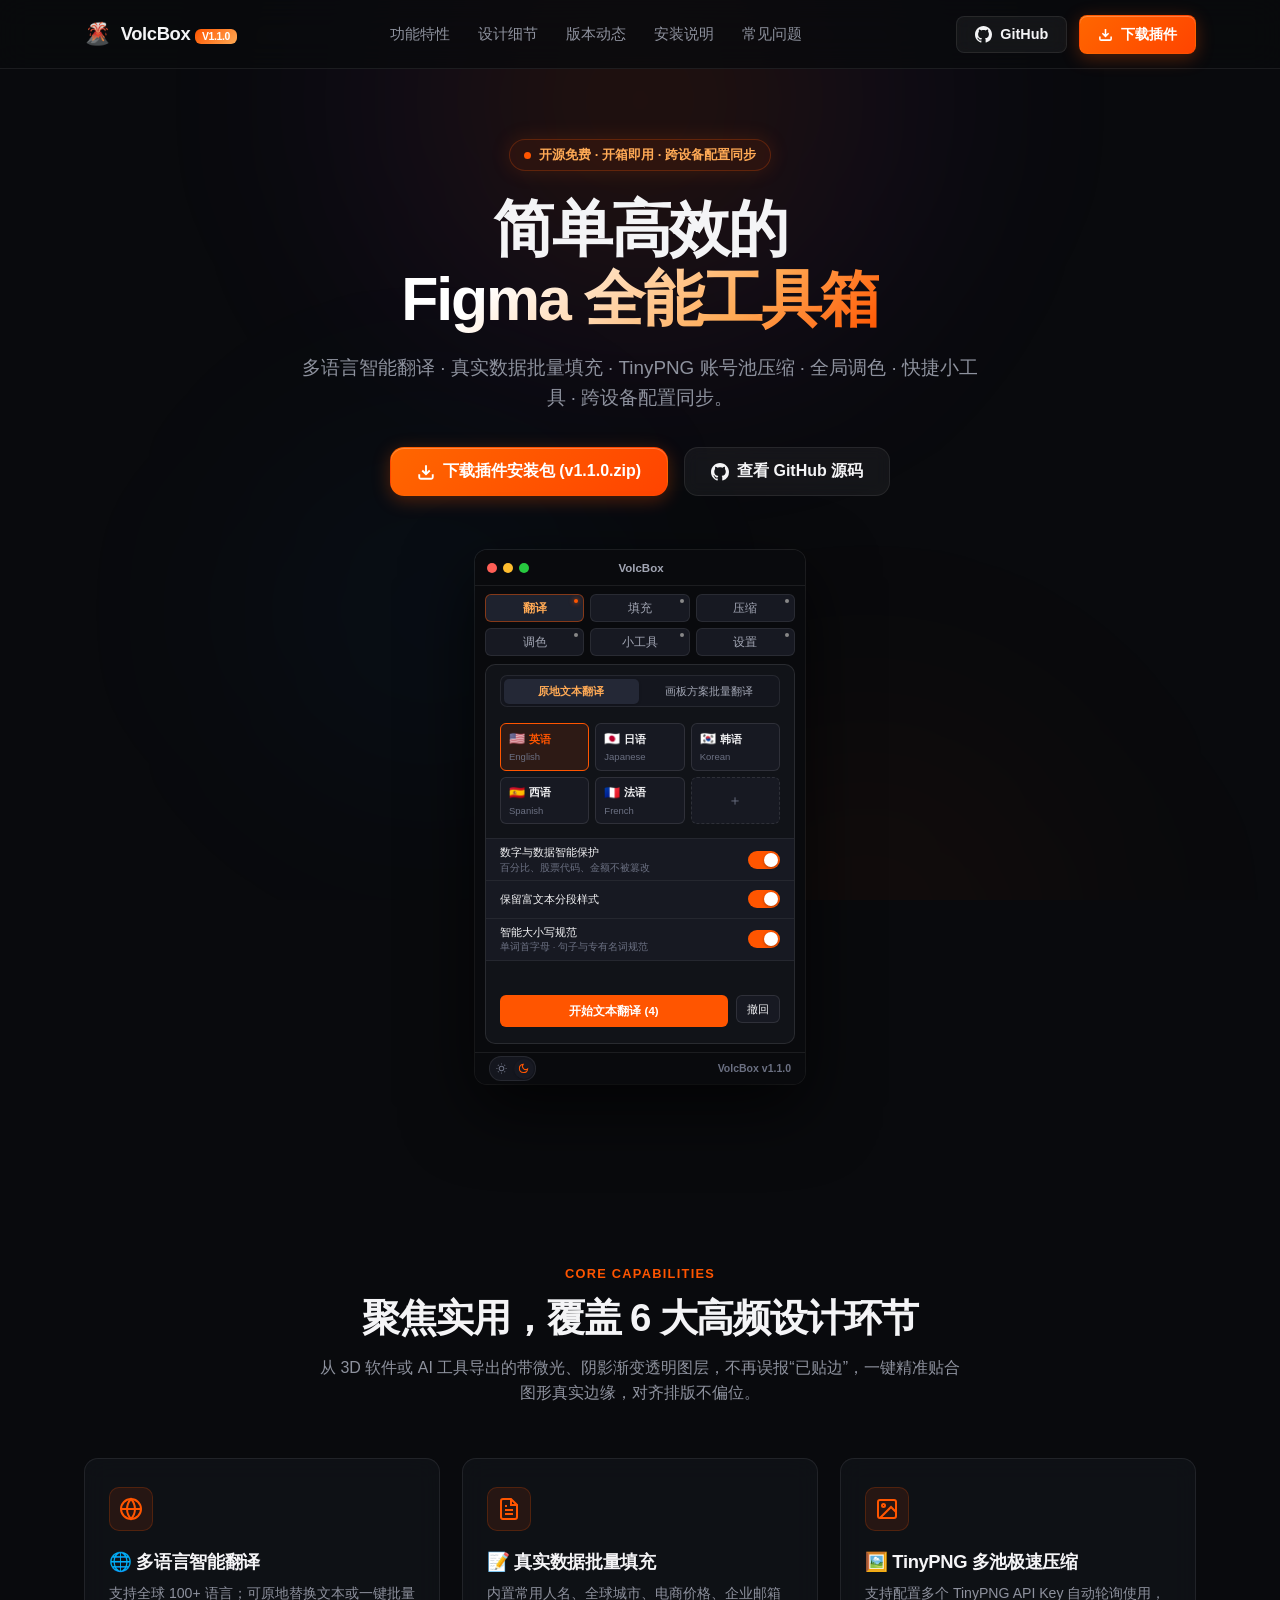
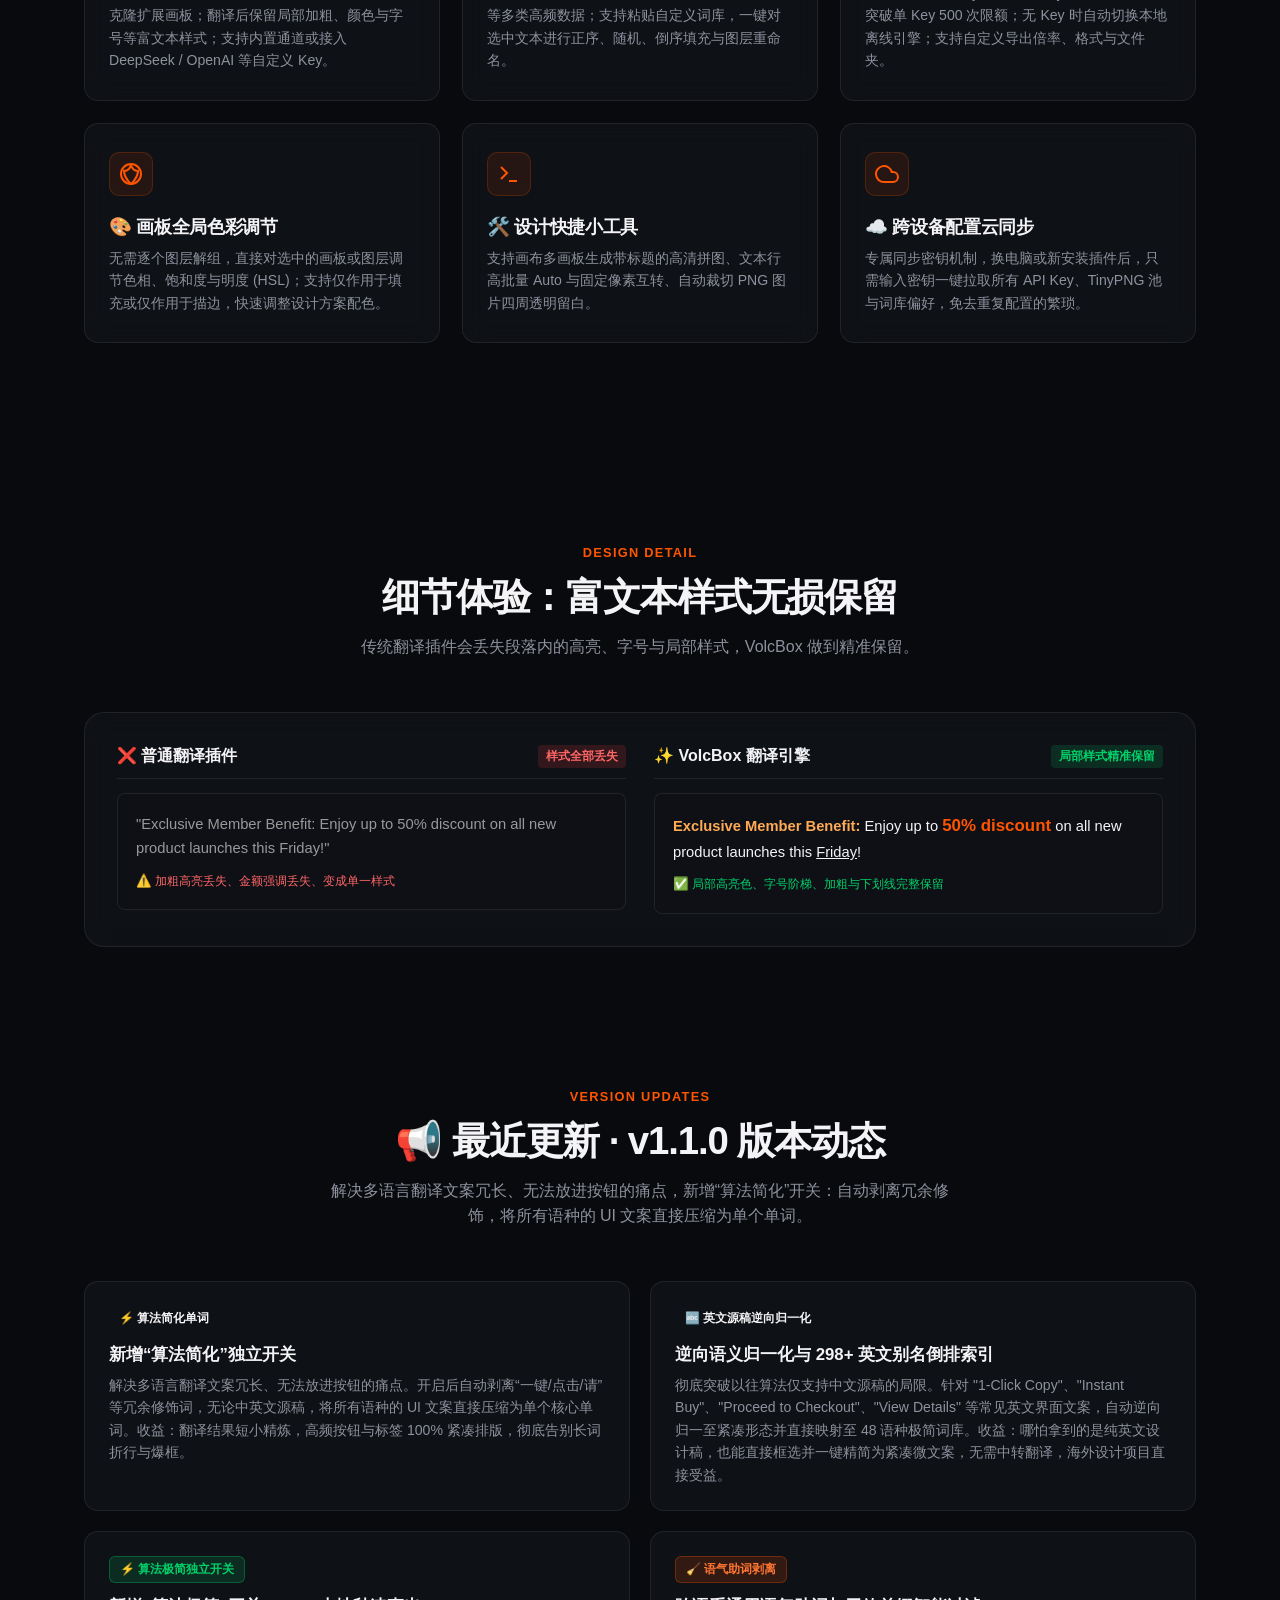
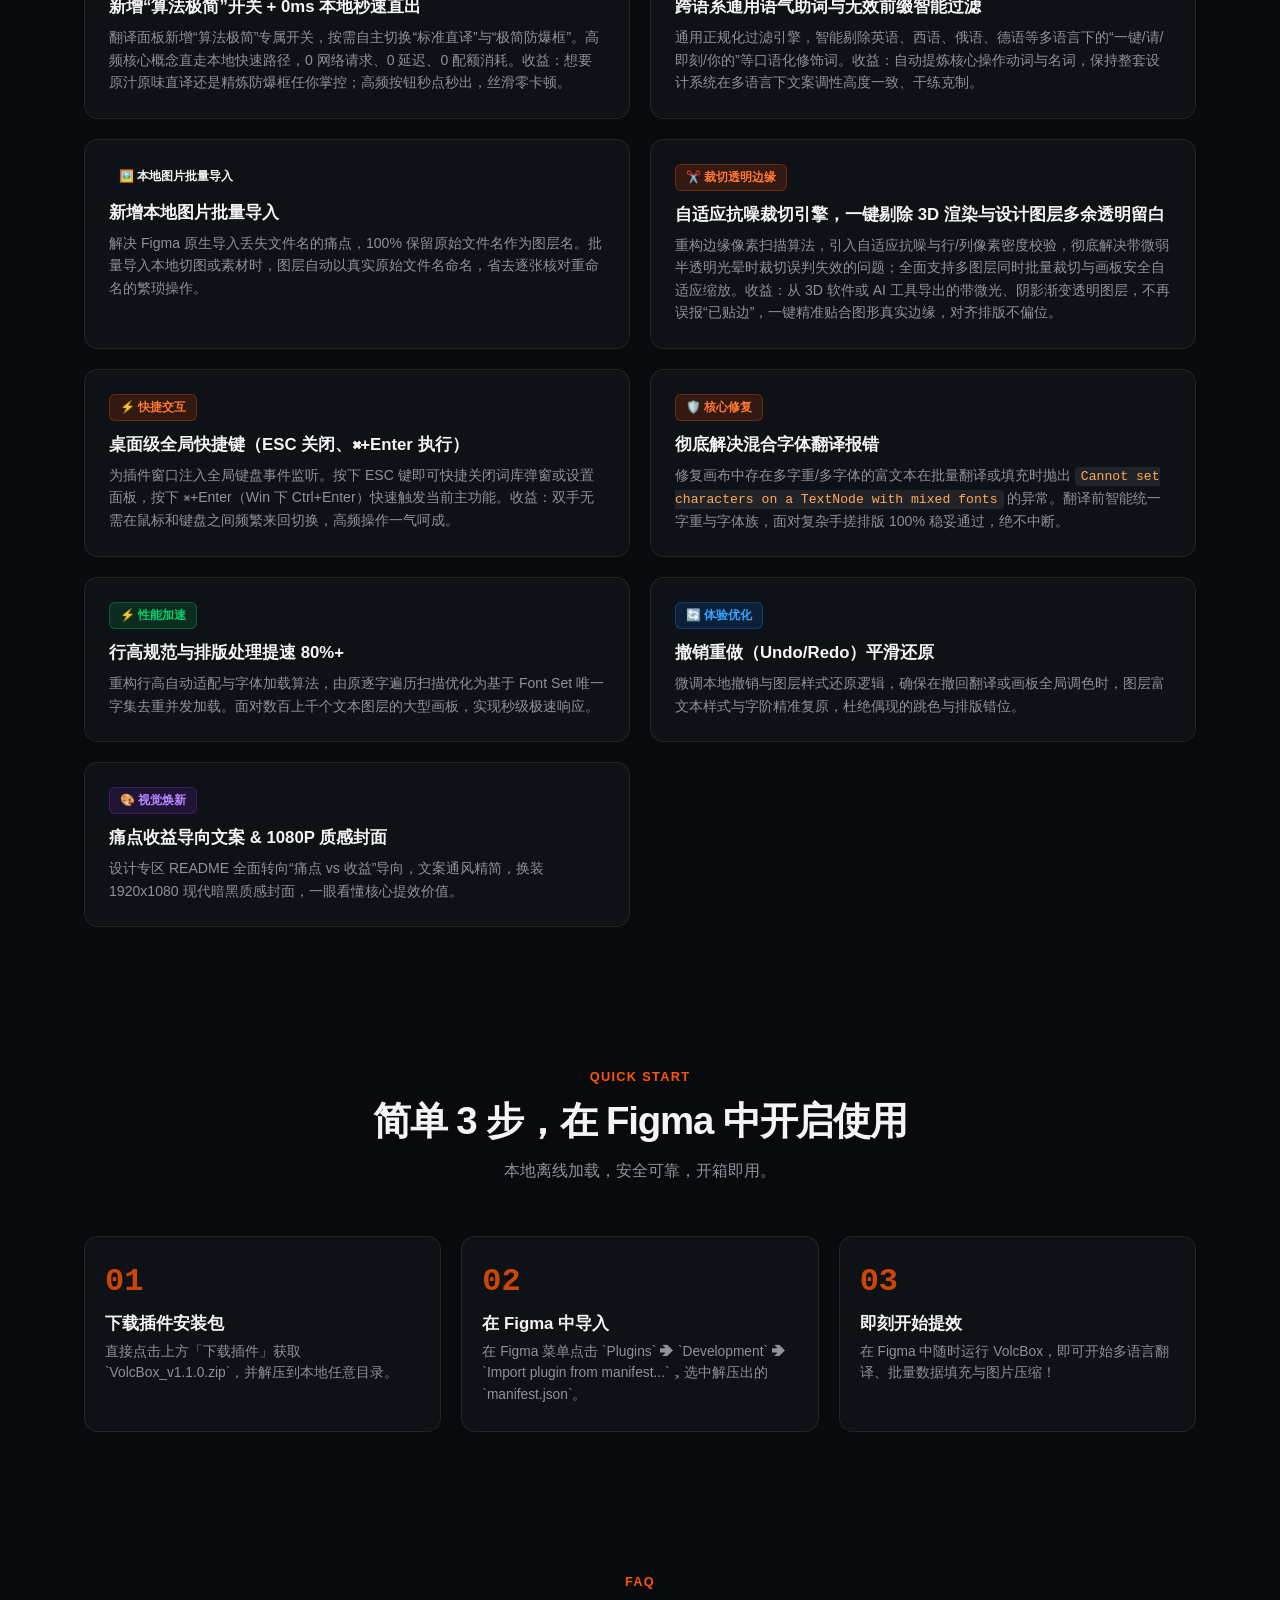
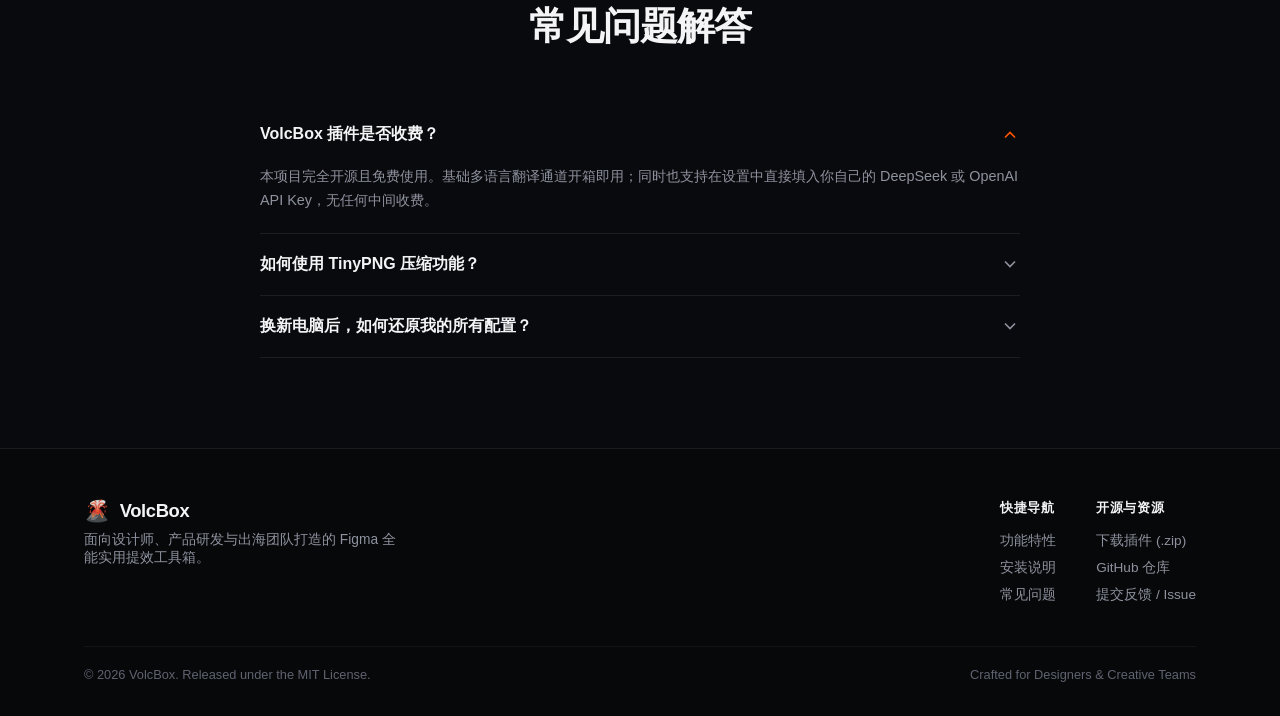
==== website/index.html @ 35f9d8a1 "docs(changelog): 更新 v1.1.0 核心更新说明 - 解决多语言翻译文案冗长痛点，新增算法简化单个单词" ====
<!DOCTYPE html>
<html lang="zh-CN">
<head>
  <meta charset="UTF-8">
  <meta name="viewport" content="width=device-width, initial-scale=1.0">
  <title>VolcBox — 让设计与协同更高效的 Figma 全能实用工具箱</title>
  <meta name="description" content="面向现代设计师、产品研发与出海团队的 Figma 全能实用工具箱：多语言智能翻译、真实数据批量模拟、TinyPNG 极速压缩、画板全局调色、切图拼图与跨设备云配置同步。">
  <meta name="keywords" content="Figma, Figma Plugin, VolcBox, AI翻译, TinyPNG压缩, 出海设计, 数据模拟, Figma插件, 设计提效">
  
  <!-- Open Graph / Meta -->
  <meta property="og:type" content="website">
  <meta property="og:title" content="VolcBox — 让设计与协同更高效的 Figma 全能实用工具箱">
  <meta property="og:description" content="多语言翻译 · 真实数据填充 · TinyPNG 压缩 · 画板调色 · 快捷小工具 · 跨设备配置同步">

  <!-- Favicon -->
  <link rel="icon" href="data:image/svg+xml,<svg xmlns=%22http://www.w3.org/2000/svg%22 viewBox=%220 0 100 100%22><text y=%22.9em%22 font-size=%2290%22>🌋</text></svg>">
  
  <!-- Stylesheet -->
  <link rel="stylesheet" href="style.css">
</head>
<body>

  <!-- Ambient Light Orbs -->
  <div class="ambient-glow">
    <div class="glow-orb-1"></div>
    <div class="glow-orb-2"></div>
    <div class="glow-orb-3"></div>
  </div>

  <!-- Navigation Bar -->
  <header class="navbar">
    <div class="container navbar-inner">
      <a href="#" class="logo-link">
        <span style="font-size: 1.35rem;">🌋</span>
        <span>VolcBox <span class="logo-badge">v1.1.0</span></span>
      </a>

      <nav>
        <ul class="nav-links">
          <li><a href="#features" class="nav-link">功能特性</a></li>
          <li><a href="#showcase" class="nav-link">设计细节</a></li>
          <li><a href="#changelog" class="nav-link">版本动态</a></li>
          <li><a href="#install" class="nav-link">安装说明</a></li>
          <li><a href="#faq" class="nav-link">常见问题</a></li>
        </ul>
      </nav>

      <div class="nav-actions">
        <a href="https://github.com/walkyufeng-hue/Figma-VolcBox" target="_blank" class="btn btn-secondary" title="前往 GitHub 仓库">
          <svg width="17" height="17" viewBox="0 0 24 24" fill="currentColor"><path d="M12 0C5.37 0 0 5.37 0 12c0 5.31 3.435 9.795 8.205 11.385.6.105.825-.255.825-.57 0-.285-.015-1.23-.015-2.235-3.015.555-3.795-.735-4.035-1.41-.135-.345-.72-1.41-1.23-1.695-.42-.225-1.02-.78-.015-.795.945-.015 1.62.87 1.845 1.23 1.08 1.815 2.805 1.305 3.495.99.105-.78.42-1.305.765-1.605-2.67-.3-5.46-1.335-5.46-5.925 0-1.305.465-2.385 1.23-3.225-.12-.3-.54-1.53.12-3.18 0 0 1.005-.315 3.3 1.23.96-.27 1.98-.405 3-.405s2.04.135 3 .405c2.295-1.56 3.3-1.23 3.3-1.23.66 1.65.24 2.88.12 3.18.765.84 1.23 1.905 1.23 3.225 0 4.605-2.805 5.625-5.475 5.925.435.375.81 1.095.81 2.22 0 1.605-.015 2.895-.015 3.3 0 .315.225.69.825.57A12.02 12.02 0 0024 12c0-6.63-5.37-12-12-12z"/></svg>
          <span>GitHub</span>
        </a>
        <a href="VolcBox_v1.1.0.zip" download="VolcBox_v1.1.0.zip" class="btn btn-primary" title="直接下载插件安装包">
          <svg width="15" height="15" viewBox="0 0 24 24" fill="none" stroke="currentColor" stroke-width="2.5"><path d="M21 15v4a2 2 0 0 1-2 2H5a2 2 0 0 1-2-2v-4M7 10l5 5 5-5M12 15V3"/></svg>
          <span>下载插件</span>
        </a>
      </div>
    </div>
  </header>

  <!-- Hero Section -->
  <section class="hero-section">
    <div class="container">
      <div class="hero-pill">
        <span class="pulse-dot"></span>
        <span>开源免费 · 开箱即用 · 跨设备配置同步</span>
      </div>

      <h1 class="hero-title">
        简单高效的<br>
        <span class="gradient-text">Figma 全能工具箱</span>
      </h1>

      <p class="hero-subtitle">
        多语言智能翻译 · 真实数据批量填充 · TinyPNG 账号池压缩 · 全局调色 · 快捷小工具 · 跨设备配置同步。
      </p>

      <div class="hero-cta-group">
        <a href="VolcBox_v1.1.0.zip" download="VolcBox_v1.1.0.zip" class="btn btn-primary btn-lg">
          <svg width="18" height="18" viewBox="0 0 24 24" fill="none" stroke="currentColor" stroke-width="2.5"><path d="M21 15v4a2 2 0 0 1-2 2H5a2 2 0 0 1-2-2v-4M7 10l5 5 5-5M12 15V3"/></svg>
          <span>下载插件安装包 (v1.1.0.zip)</span>
        </a>
        <a href="https://github.com/walkyufeng-hue/Figma-VolcBox" target="_blank" class="btn btn-secondary btn-lg">
          <svg width="18" height="18" viewBox="0 0 24 24" fill="currentColor"><path d="M12 0C5.37 0 0 5.37 0 12c0 5.31 3.435 9.795 8.205 11.385.6.105.825-.255.825-.57 0-.285-.015-1.23-.015-2.235-3.015.555-3.795-.735-4.035-1.41-.135-.345-.72-1.41-1.23-1.695-.42-.225-1.02-.78-.015-.795.945-.015 1.62.87 1.845 1.23 1.08 1.815 2.805 1.305 3.495.99.105-.78.42-1.305.765-1.605-2.67-.3-5.46-1.335-5.46-5.925 0-1.305.465-2.385 1.23-3.225-.12-.3-.54-1.53.12-3.18 0 0 1.005-.315 3.3 1.23.96-.27 1.98-.405 3-.405s2.04.135 3 .405c2.295-1.56 3.3-1.23 3.3-1.23.66 1.65.24 2.88.12 3.18.765.84 1.23 1.905 1.23 3.225 0 4.605-2.805 5.625-5.475 5.925.435.375.81 1.095.81 2.22 0 1.605-.015 2.895-.015 3.3 0 .315.225.69.825.57A12.02 12.02 0 0024 12c0-6.63-5.37-12-12-12z"/></svg>
          <span>查看 GitHub 源码</span>
        </a>
      </div>

      <!-- Real Figma Plugin Interactive Simulator -->
      <div class="plugin-mockup-wrapper">
        <div class="plugin-mockup theme-dark" id="plugin-simulator">
          <!-- Plugin Window Header -->
          <div class="plugin-window-header">
            <div class="plugin-window-dots">
              <span class="window-dot dot-red"></span>
              <span class="window-dot dot-yellow"></span>
              <span class="window-dot dot-green"></span>
            </div>
            <div class="plugin-window-title">VolcBox</div>
            <div style="width: 40px;"></div>
          </div>

          <!-- Top Mode Keypad (2x3 Grid) -->
          <nav class="mockup-keypad" id="mockup-keypad">
            <button class="mockup-key active" data-tab="translate" onclick="setMockupTab('translate')">
              <span class="mockup-led"></span>
              <span>翻译</span>
            </button>
            <button class="mockup-key" data-tab="fill" onclick="setMockupTab('fill')">
              <span class="mockup-led"></span>
              <span>填充</span>
            </button>
            <button class="mockup-key" data-tab="compress" onclick="setMockupTab('compress')">
              <span class="mockup-led"></span>
              <span>压缩</span>
            </button>
            <button class="mockup-key" data-tab="color" onclick="setMockupTab('color')">
              <span class="mockup-led"></span>
              <span>调色</span>
            </button>
            <button class="mockup-key" data-tab="tools" onclick="setMockupTab('tools')">
              <span class="mockup-led"></span>
              <span>小工具</span>
            </button>
            <button class="mockup-key" data-tab="settings" onclick="setMockupTab('settings')">
              <span class="mockup-led"></span>
              <span>设置</span>
            </button>
          </nav>

          <!-- Main Deck Container -->
          <main class="mockup-deck-container">
            <div class="mockup-scroll-area" id="mockup-view-content">
              <!-- Live content rendered by main.js -->
            </div>
          </main>

          <!-- Bottom Chassis Bar -->
          <footer class="mockup-bottom-bar">
            <div class="mockup-theme-switcher">
              <button class="mockup-theme-btn" id="mockup-theme-light" onclick="setMockupTheme('light')" title="浅色模式">
                <svg width="11" height="11" viewBox="0 0 24 24" fill="none" stroke="currentColor" stroke-width="2.2"><circle cx="12" cy="12" r="5"></circle><line x1="12" y1="1" x2="12" y2="3"></line><line x1="12" y1="21" x2="12" y2="23"></line><line x1="4.22" y1="4.22" x2="5.64" y2="5.64"></line><line x1="18.36" y1="18.36" x2="19.78" y2="19.78"></line><line x1="1" y1="12" x2="3" y2="12"></line><line x1="21" y1="12" x2="23" y2="12"></line><line x1="4.22" y1="19.78" x2="5.64" y2="18.36"></line><line x1="18.36" y1="5.64" x2="19.78" y2="4.22"></line></svg>
              </button>
              <button class="mockup-theme-btn active" id="mockup-theme-dark" onclick="setMockupTheme('dark')" title="深色模式">
                <svg width="11" height="11" viewBox="0 0 24 24" fill="none" stroke="currentColor" stroke-width="2.2"><path d="M21 12.79A9 9 0 1 1 11.21 3 7 7 0 0 0 21 12.79z"></path></svg>
              </button>
            </div>
            <div class="mockup-brand">VolcBox <span id="plugin-version">v1.1.0</span></div>
          </footer>
        </div>
      </div>
    </div>
  </section>

  <!-- Core Features Grid -->
  <section id="features" style="padding: 90px 0 60px;">
    <div class="container">
      <div class="section-header">
        <span class="section-tag">Core Capabilities</span>
        <h2 class="section-title">聚焦实用，覆盖 6 大高频设计环节</h2>
        <p class="section-desc">从 3D 软件或 AI 工具导出的带微光、阴影渐变透明图层，不再误报“已贴边”，一键精准贴合图形真实边缘，对齐排版不偏位。</p>
      </div>

      <div class="features-grid">
        <!-- Card 1 -->
        <div class="feature-card">
          <div class="feature-icon-wrapper">
            <svg width="24" height="24" viewBox="0 0 24 24" fill="none" stroke="currentColor" stroke-width="2"><circle cx="12" cy="12" r="10"></circle><line x1="2" y1="12" x2="22" y2="12"></line><path d="M12 2a15.3 15.3 0 0 1 4 10 15.3 15.3 0 0 1-4 10 15.3 15.3 0 0 1-4-10 15.3 15.3 0 0 1 4-10z"></path></svg>
          </div>
          <h3 class="feature-title">🌐 多语言智能翻译</h3>
          <p class="feature-description">
            支持全球 100+ 语言；可原地替换文本或一键批量克隆扩展画板；翻译后保留局部加粗、颜色与字号等富文本样式；支持内置通道或接入 DeepSeek / OpenAI 等自定义 Key。
          </p>
        </div>

        <!-- Card 2 -->
        <div class="feature-card">
          <div class="feature-icon-wrapper">
            <svg width="24" height="24" viewBox="0 0 24 24" fill="none" stroke="currentColor" stroke-width="2"><path d="M14 2H6a2 2 0 0 0-2 2v16a2 2 0 0 0 2 2h12a2 2 0 0 0 2-2V8z"></path><polyline points="14 2 14 8 20 8"></polyline><line x1="16" y1="13" x2="8" y2="13"></line><line x1="16" y1="17" x2="8" y2="17"></line><polyline points="10 9 9 9 8 9"></polyline></svg>
          </div>
          <h3 class="feature-title">📝 真实数据批量填充</h3>
          <p class="feature-description">
            内置常用人名、全球城市、电商价格、企业邮箱等多类高频数据；支持粘贴自定义词库，一键对选中文本进行正序、随机、倒序填充与图层重命名。
          </p>
        </div>

        <!-- Card 3 -->
        <div class="feature-card">
          <div class="feature-icon-wrapper">
            <svg width="24" height="24" viewBox="0 0 24 24" fill="none" stroke="currentColor" stroke-width="2"><rect x="3" y="3" width="18" height="18" rx="2" ry="2"></rect><circle cx="8.5" cy="8.5" r="1.5"></circle><polyline points="21 15 16 10 5 21"></polyline></svg>
          </div>
          <h3 class="feature-title">🖼️ TinyPNG 多池极速压缩</h3>
          <p class="feature-description">
            支持配置多个 TinyPNG API Key 自动轮询使用，突破单 Key 500 次限额；无 Key 时自动切换本地离线引擎；支持自定义导出倍率、格式与文件夹。
          </p>
        </div>

        <!-- Card 4 -->
        <div class="feature-card">
          <div class="feature-icon-wrapper">
            <svg width="24" height="24" viewBox="0 0 24 24" fill="none" stroke="currentColor" stroke-width="2"><circle cx="12" cy="12" r="10"></circle><path d="M12 2a7 7 0 0 0 7 7c0 7-7 13-7 13s-7-6-7-13a7 7 0 0 0 7-7z"></path></svg>
          </div>
          <h3 class="feature-title">🎨 画板全局色彩调节</h3>
          <p class="feature-description">
            无需逐个图层解组，直接对选中的画板或图层调节色相、饱和度与明度 (HSL)；支持仅作用于填充或仅作用于描边，快速调整设计方案配色。
          </p>
        </div>

        <!-- Card 5 -->
        <div class="feature-card">
          <div class="feature-icon-wrapper">
            <svg width="24" height="24" viewBox="0 0 24 24" fill="none" stroke="currentColor" stroke-width="2"><polyline points="4 17 10 11 4 5"></polyline><line x1="12" y1="19" x2="20" y2="19"></line></svg>
          </div>
          <h3 class="feature-title">🛠️ 设计快捷小工具</h3>
          <p class="feature-description">
            支持画布多画板生成带标题的高清拼图、文本行高批量 Auto 与固定像素互转、自动裁切 PNG 图片四周透明留白。
          </p>
        </div>

        <!-- Card 6 -->
        <div class="feature-card">
          <div class="feature-icon-wrapper">
            <svg width="24" height="24" viewBox="0 0 24 24" fill="none" stroke="currentColor" stroke-width="2"><path d="M18 10h-1.26A8 8 0 1 0 9 20h9a5 5 0 0 0 0-10z"></path></svg>
          </div>
          <h3 class="feature-title">☁️ 跨设备配置云同步</h3>
          <p class="feature-description">
            专属同步密钥机制，换电脑或新安装插件后，只需输入密钥一键拉取所有 API Key、TinyPNG 池与词库偏好，免去重复配置的繁琐。
          </p>
        </div>
      </div>
    </div>
  </section>

  <!-- Showcase & Comparison Section -->
  <section id="showcase" class="comparison-section">
    <div class="container">
      <div class="section-header">
        <span class="section-tag">Design Detail</span>
        <h2 class="section-title">细节体验：富文本样式无损保留</h2>
        <p class="section-desc">传统翻译插件会丢失段落内的高亮、字号与局部样式，VolcBox 做到精准保留。</p>
      </div>

      <div class="comparison-box">
        <div>
          <div class="compare-col-header">
            <strong>❌ 普通翻译插件</strong>
            <span class="compare-badge badge-bad">样式全部丢失</span>
          </div>
          <div class="compare-card" style="color: #999;">
            "Exclusive Member Benefit: Enjoy up to 50% discount on all new product launches this Friday!"
            <div style="font-size: 0.78rem; color: #ff6666; margin-top: 10px;">⚠️ 加粗高亮丢失、金额强调丢失、变成单一样式</div>
          </div>
        </div>

        <div>
          <div class="compare-col-header">
            <strong>✨ VolcBox 翻译引擎</strong>
            <span class="compare-badge badge-good">局部样式精准保留</span>
          </div>
          <div class="compare-card">
            <span style="color: #FFAA55; font-weight: 700;">Exclusive Member Benefit:</span> Enjoy up to <span style="color: #FF5500; font-weight: 800; font-size: 1.15em;">50% discount</span> on all new product launches this <span style="text-decoration: underline;">Friday</span>!
            <div style="font-size: 0.78rem; color: #00D26A; margin-top: 10px;">✅ 局部高亮色、字号阶梯、加粗与下划线完整保留</div>
          </div>
        </div>
      </div>
    </div>
  </section>

  <!-- Version Updates / Changelog Section -->
  <section id="changelog" class="changelog-section">
    <div class="container">
      <div class="section-header">
        <span class="section-tag">Version Updates</span>
        <h2 class="section-title">📢 最近更新 · v1.1.0 版本动态</h2>
        <p class="section-desc">解决多语言翻译文案冗长、无法放进按钮的痛点，新增“算法简化”开关：自动剥离冗余修饰，将所有语种的 UI 文案直接压缩为单个单词。</p>
      </div>

      <div class="changelog-grid">
        <div class="changelog-card">
          <div class="changelog-badge badge-feature">⚡ 算法简化单词</div>
          <h3 class="changelog-title">新增“算法简化”独立开关</h3>
          <p class="changelog-desc">解决多语言翻译文案冗长、无法放进按钮的痛点。开启后自动剥离“一键/点击/请”等冗余修饰词，无论中英文源稿，将所有语种的 UI 文案直接压缩为单个核心单词。收益：翻译结果短小精炼，高频按钮与标签 100% 紧凑排版，彻底告别长词折行与爆框。</p>
        </div>

        <div class="changelog-card">
          <div class="changelog-badge badge-feature">🔤 英文源稿逆向归一化</div>
          <h3 class="changelog-title">逆向语义归一化与 298+ 英文别名倒排索引</h3>
          <p class="changelog-desc">彻底突破以往算法仅支持中文源稿的局限。针对 "1-Click Copy"、"Instant Buy"、"Proceed to Checkout"、"View Details" 等常见英文界面文案，自动逆向归一至紧凑形态并直接映射至 48 语种极简词库。收益：哪怕拿到的是纯英文设计稿，也能直接框选并一键精简为紧凑微文案，无需中转翻译，海外设计项目直接受益。</p>
        </div>

        <div class="changelog-card">
          <div class="changelog-badge badge-perf">⚡ 算法极简独立开关</div>
          <h3 class="changelog-title">新增“算法极简”开关 + 0ms 本地秒速直出</h3>
          <p class="changelog-desc">翻译面板新增“算法极简”专属开关，按需自主切换“标准直译”与“极简防爆框”。高频核心概念直走本地快速路径，0 网络请求、0 延迟、0 配额消耗。收益：想要原汁原味直译还是精炼防爆框任你掌控；高频按钮秒点秒出，丝滑零卡顿。</p>
        </div>

        <div class="changelog-card">
          <div class="changelog-badge badge-fix">🧹 语气助词剥离</div>
          <h3 class="changelog-title">跨语系通用语气助词与无效前缀智能过滤</h3>
          <p class="changelog-desc">通用正规化过滤引擎，智能剔除英语、西语、俄语、德语等多语言下的“一键/请/即刻/你的”等口语化修饰词。收益：自动提炼核心操作动词与名词，保持整套设计系统在多语言下文案调性高度一致、干练克制。</p>
        </div>

        <div class="changelog-card">
          <div class="changelog-badge badge-feature">🖼️ 本地图片批量导入</div>
          <h3 class="changelog-title">新增本地图片批量导入</h3>
          <p class="changelog-desc">解决 Figma 原生导入丢失文件名的痛点，100% 保留原始文件名作为图层名。批量导入本地切图或素材时，图层自动以真实原始文件名命名，省去逐张核对重命名的繁琐操作。</p>
        </div>

        <div class="changelog-card">
          <div class="changelog-badge badge-fix">✂️ 裁切透明边缘</div>
          <h3 class="changelog-title">自适应抗噪裁切引擎，一键剔除 3D 渲染与设计图层多余透明留白</h3>
          <p class="changelog-desc">重构边缘像素扫描算法，引入自适应抗噪与行/列像素密度校验，彻底解决带微弱半透明光晕时裁切误判失效的问题；全面支持多图层同时批量裁切与画板安全自适应缩放。收益：从 3D 软件或 AI 工具导出的带微光、阴影渐变透明图层，不再误报“已贴边”，一键精准贴合图形真实边缘，对齐排版不偏位。</p>
        </div>

        <div class="changelog-card">
          <div class="changelog-badge badge-fix">⚡ 快捷交互</div>
          <h3 class="changelog-title">桌面级全局快捷键（ESC 关闭、⌘+Enter 执行）</h3>
          <p class="changelog-desc">为插件窗口注入全局键盘事件监听。按下 ESC 键即可快捷关闭词库弹窗或设置面板，按下 ⌘+Enter（Win 下 Ctrl+Enter）快速触发当前主功能。收益：双手无需在鼠标和键盘之间频繁来回切换，高频操作一气呵成。</p>
        </div>

        <div class="changelog-card">
          <div class="changelog-badge badge-fix">🛡️ 核心修复</div>
          <h3 class="changelog-title">彻底解决混合字体翻译报错</h3>
          <p class="changelog-desc">
            修复画布中存在多字重/多字体的富文本在批量翻译或填充时抛出 <code>Cannot set characters on a TextNode with mixed fonts</code> 的异常。翻译前智能统一字重与字体族，面对复杂手搓排版 100% 稳妥通过，绝不中断。
          </p>
        </div>

        <div class="changelog-card">
          <div class="changelog-badge badge-perf">⚡ 性能加速</div>
          <h3 class="changelog-title">行高规范与排版处理提速 80%+</h3>
          <p class="changelog-desc">
            重构行高自动适配与字体加载算法，由原逐字遍历扫描优化为基于 Font Set 唯一字集去重并发加载。面对数百上千个文本图层的大型画板，实现秒级极速响应。
          </p>
        </div>

        <div class="changelog-card">
          <div class="changelog-badge badge-opt">🔄 体验优化</div>
          <h3 class="changelog-title">撤销重做（Undo/Redo）平滑还原</h3>
          <p class="changelog-desc">
            微调本地撤销与图层样式还原逻辑，确保在撤回翻译或画板全局调色时，图层富文本样式与字阶精准复原，杜绝偶现的跳色与排版错位。
          </p>
        </div>

        <div class="changelog-card">
          <div class="changelog-badge badge-docs">🎨 视觉焕新</div>
          <h3 class="changelog-title">痛点收益导向文案 & 1080P 质感封面</h3>
          <p class="changelog-desc">
            设计专区 README 全面转向“痛点 vs 收益”导向，文案通风精简，换装 1920x1080 现代暗黑质感封面，一眼看懂核心提效价值。
          </p>
        </div>
      </div>
    </div>
  </section>

  <!-- Installation Steps -->
  <section id="install" class="install-section">
    <div class="container">
      <div class="section-header">
        <span class="section-tag">Quick Start</span>
        <h2 class="section-title">简单 3 步，在 Figma 中开启使用</h2>
        <p class="section-desc">本地离线加载，安全可靠，开箱即用。</p>
      </div>

      <div class="steps-wrapper">
        <div class="step-card">
          <div class="step-num">01</div>
          <h3 class="step-title">下载插件安装包</h3>
          <p class="step-text">直接点击上方「下载插件」获取 `VolcBox_v1.1.0.zip`，并解压到本地任意目录。</p>
        </div>

        <div class="step-card">
          <div class="step-num">02</div>
          <h3 class="step-title">在 Figma 中导入</h3>
          <p class="step-text">在 Figma 菜单点击 `Plugins` ➔ `Development` ➔ `Import plugin from manifest...`，选中解压出的 `manifest.json`。</p>
        </div>

        <div class="step-card">
          <div class="step-num">03</div>
          <h3 class="step-title">即刻开始提效</h3>
          <p class="step-text">在 Figma 中随时运行 VolcBox，即可开始多语言翻译、批量数据填充与图片压缩！</p>
        </div>
      </div>
    </div>
  </section>

  <!-- FAQ Section -->
  <section id="faq" class="faq-section">
    <div class="container">
      <div class="section-header">
        <span class="section-tag">FAQ</span>
        <h2 class="section-title">常见问题解答</h2>
      </div>

      <div class="faq-list">
        <div class="faq-item active">
          <button class="faq-question" onclick="toggleFaq(this)">
            <span>VolcBox 插件是否收费？</span>
            <svg class="faq-icon" width="20" height="20" viewBox="0 0 24 24" fill="none" stroke="currentColor" stroke-width="2"><polyline points="6 9 12 15 18 9"></polyline></svg>
          </button>
          <div class="faq-answer">
            本项目完全开源且免费使用。基础多语言翻译通道开箱即用；同时也支持在设置中直接填入你自己的 DeepSeek 或 OpenAI API Key，无任何中间收费。
          </div>
        </div>

        <div class="faq-item">
          <button class="faq-question" onclick="toggleFaq(this)">
            <span>如何使用 TinyPNG 压缩功能？</span>
            <svg class="faq-icon" width="20" height="20" viewBox="0 0 24 24" fill="none" stroke="currentColor" stroke-width="2"><polyline points="6 9 12 15 18 9"></polyline></svg>
          </button>
          <div class="faq-answer">
            可在 tinypng.com/developers 免费获取 API Key（每个账号每月赠送 500 张额度）。在 VolcBox 中添加多个 Key 即可自动轮询；若不填 Key，插件会自动使用本地离线无损引擎完成导出。
          </div>
        </div>

        <div class="faq-item">
          <button class="faq-question" onclick="toggleFaq(this)">
            <span>换新电脑后，如何还原我的所有配置？</span>
            <svg class="faq-icon" width="20" height="20" viewBox="0 0 24 24" fill="none" stroke="currentColor" stroke-width="2"><polyline points="6 9 12 15 18 9"></polyline></svg>
          </button>
          <div class="faq-answer">
            在插件「设置」页面生成专属同步密钥（例如 `VB-XXXX-XXXX`）。在新电脑安装插件后，输入该密钥并点击「绑定并同步」，所有 API Key、TinyPNG 池与词库偏好将瞬间全部恢复。
          </div>
        </div>
      </div>
    </div>
  </section>

  <!-- Footer -->
  <footer class="footer">
    <div class="container">
      <div class="footer-top">
        <div class="footer-brand">
          <div class="logo-link">
            <span style="font-size: 1.3rem;">🌋</span>
            <span>VolcBox</span>
          </div>
          <p>面向设计师、产品研发与出海团队打造的 Figma 全能实用提效工具箱。</p>
        </div>

        <div class="footer-links">
          <div class="footer-col">
            <h4>快捷导航</h4>
            <ul>
              <li><a href="#features">功能特性</a></li>
              <li><a href="#install">安装说明</a></li>
              <li><a href="#faq">常见问题</a></li>
            </ul>
          </div>
          <div class="footer-col">
            <h4>开源与资源</h4>
            <ul>
              <li><a href="VolcBox_v1.1.0.zip" download="VolcBox_v1.1.0.zip">下载插件 (.zip)</a></li>
              <li><a href="https://github.com/walkyufeng-hue/Figma-VolcBox" target="_blank">GitHub 仓库</a></li>
              <li><a href="https://github.com/walkyufeng-hue/Figma-VolcBox/issues" target="_blank">提交反馈 / Issue</a></li>
            </ul>
          </div>
        </div>
      </div>

      <div class="footer-bottom">
        <div>© 2026 VolcBox. Released under the MIT License.</div>
        <div>Crafted for Designers & Creative Teams</div>
      </div>
    </div>
  </footer>

  <!-- Scripts -->
  <script src="main.js"></script>
</body>
</html>
---- website/style.css ----
/* =====================================================================
 * VolcBox - Official Landing Page Design System
 * Clean, Industrial, High-Precision Aesthetics
 * ===================================================================== */

:root {
  --bg-main: #090A0D;
  --bg-surface: #111318;
  --bg-card: rgba(18, 20, 26, 0.7);
  --bg-card-hover: rgba(24, 27, 36, 0.85);
  --border-subtle: rgba(255, 255, 255, 0.08);
  --border-glow: rgba(255, 85, 0, 0.35);
  --border-active: rgba(255, 255, 255, 0.18);

  --accent-orange: #FF5500;
  --accent-orange-glow: rgba(255, 85, 0, 0.35);
  --accent-amber: #FFAA55;
  --accent-purple: #8A2BE2;
  --accent-blue: #0088FF;
  --accent-green: #00D26A;
  
  --text-main: #F4F4F6;
  --text-muted: #8E929E;
  --text-sub: #5F6370;

  --font-sans: -apple-system, BlinkMacSystemFont, 'Inter', 'SF Pro Display', 'PingFang SC', 'Helvetica Neue', sans-serif;
  --font-mono: 'JetBrains Mono', 'SF Mono', Consolas, Menlo, monospace;

  --radius-sm: 8px;
  --radius-md: 14px;
  --radius-lg: 20px;
  --radius-xl: 28px;
}

/* Reset & Base */
*, *::before, *::after {
  box-sizing: border-box;
  margin: 0;
  padding: 0;
}

html {
  scroll-behavior: smooth;
  font-size: 16px;
  background-color: var(--bg-main);
  color: var(--text-main);
  font-family: var(--font-sans);
  -webkit-font-smoothing: antialiased;
  -moz-osx-font-smoothing: grayscale;
}

body {
  overflow-x: hidden;
  background: var(--bg-main);
  position: relative;
  min-height: 100vh;
}

/* Background Ambient Glow */
.ambient-glow {
  position: fixed;
  top: 0;
  left: 50%;
  transform: translateX(-50%);
  width: 100vw;
  height: 100vh;
  pointer-events: none;
  z-index: 0;
  overflow: hidden;
}

.glow-orb-1 {
  position: absolute;
  top: -200px;
  left: 50%;
  transform: translateX(-50%);
  width: 900px;
  height: 600px;
  background: radial-gradient(circle, rgba(255, 85, 0, 0.12) 0%, rgba(138, 43, 226, 0.05) 50%, transparent 70%);
  filter: blur(80px);
}

.glow-orb-2 {
  position: absolute;
  top: 40%;
  left: 10%;
  width: 600px;
  height: 500px;
  background: radial-gradient(circle, rgba(0, 136, 255, 0.05) 0%, transparent 70%);
  filter: blur(90px);
}

.glow-orb-3 {
  position: absolute;
  top: 70%;
  right: 5%;
  width: 700px;
  height: 600px;
  background: radial-gradient(circle, rgba(255, 85, 0, 0.06) 0%, transparent 70%);
  filter: blur(100px);
}

/* Layout Container */
.container {
  max-width: 1160px;
  margin: 0 auto;
  padding: 0 24px;
  position: relative;
  z-index: 1;
}

/* Header & Navbar */
.navbar {
  position: sticky;
  top: 0;
  z-index: 100;
  backdrop-filter: blur(16px);
  -webkit-backdrop-filter: blur(16px);
  background: rgba(9, 10, 13, 0.8);
  border-bottom: 1px solid var(--border-subtle);
  transition: all 0.3s ease;
}

.navbar-inner {
  display: flex;
  align-items: center;
  justify-content: space-between;
  height: 68px;
}

.logo-link {
  display: flex;
  align-items: center;
  gap: 10px;
  text-decoration: none;
  color: var(--text-main);
  font-weight: 700;
  font-size: 1.15rem;
  letter-spacing: -0.02em;
}

.logo-badge {
  font-size: 0.65rem;
  font-weight: 600;
  padding: 2px 7px;
  border-radius: 6px;
  background: linear-gradient(135deg, var(--accent-orange), var(--accent-amber));
  color: #fff;
  text-transform: uppercase;
}

.nav-links {
  display: flex;
  align-items: center;
  gap: 28px;
  list-style: none;
}

.nav-link {
  text-decoration: none;
  color: var(--text-muted);
  font-size: 0.92rem;
  font-weight: 500;
  transition: color 0.2s ease;
}

.nav-link:hover {
  color: var(--text-main);
}

.nav-actions {
  display: flex;
  align-items: center;
  gap: 12px;
}

/* Buttons */
.btn {
  display: inline-flex;
  align-items: center;
  justify-content: center;
  gap: 8px;
  padding: 9px 18px;
  border-radius: var(--radius-sm);
  font-size: 0.9rem;
  font-weight: 600;
  text-decoration: none;
  cursor: pointer;
  transition: all 0.2s cubic-bezier(0.4, 0, 0.2, 1);
  border: 1px solid transparent;
}

.btn-primary {
  background: linear-gradient(135deg, #FF6600 0%, #FF4400 100%);
  color: #fff;
  box-shadow: 0 4px 18px rgba(255, 85, 0, 0.3), inset 0 1px 0 rgba(255, 255, 255, 0.25);
}

.btn-primary:hover {
  transform: translateY(-1px);
  box-shadow: 0 6px 24px rgba(255, 85, 0, 0.45), inset 0 1px 0 rgba(255, 255, 255, 0.35);
}

.btn-secondary {
  background: rgba(255, 255, 255, 0.05);
  color: var(--text-main);
  border: 1px solid var(--border-subtle);
  backdrop-filter: blur(8px);
}

.btn-secondary:hover {
  background: rgba(255, 255, 255, 0.09);
  border-color: var(--border-active);
  transform: translateY(-1px);
}

.btn-lg {
  padding: 13px 26px;
  font-size: 1rem;
  border-radius: var(--radius-md);
}

/* Hero Section */
.hero-section {
  padding: 70px 0 60px;
  text-align: center;
}

.hero-pill {
  display: inline-flex;
  align-items: center;
  gap: 8px;
  padding: 6px 14px;
  background: rgba(255, 85, 0, 0.08);
  border: 1px solid rgba(255, 85, 0, 0.25);
  border-radius: 999px;
  font-size: 0.82rem;
  font-weight: 600;
  color: #FFAA55;
  margin-bottom: 24px;
  box-shadow: 0 0 20px rgba(255, 85, 0, 0.15);
}

.pulse-dot {
  width: 7px;
  height: 7px;
  background: var(--accent-orange);
  border-radius: 50%;
  box-shadow: 0 0 0 0 rgba(255, 85, 0, 0.7);
  animation: pulse-ring 2s infinite;
}

@keyframes pulse-ring {
  0% { transform: scale(0.95); box-shadow: 0 0 0 0 rgba(255, 85, 0, 0.7); }
  70% { transform: scale(1); box-shadow: 0 0 0 7px rgba(255, 85, 0, 0); }
  100% { transform: scale(0.95); box-shadow: 0 0 0 0 rgba(255, 85, 0, 0); }
}

.hero-title {
  font-size: clamp(2.3rem, 5vw, 3.8rem);
  font-weight: 800;
  line-height: 1.15;
  letter-spacing: -0.035em;
  margin-bottom: 18px;
  max-width: 860px;
  margin-left: auto;
  margin-right: auto;
}

.gradient-text {
  background: linear-gradient(135deg, #FFFFFF 20%, #FFAA55 70%, #FF5500 100%);
  -webkit-background-clip: text;
  -webkit-text-fill-color: transparent;
}

.hero-subtitle {
  font-size: clamp(1rem, 1.8vw, 1.18rem);
  color: var(--text-muted);
  max-width: 680px;
  margin: 0 auto 34px;
  line-height: 1.6;
}

.hero-cta-group {
  display: flex;
  align-items: center;
  justify-content: center;
  gap: 16px;
  flex-wrap: wrap;
  margin-bottom: 44px;
}

/* =====================================================================
 * REAL FIGMA PLUGIN MOCKUP SIMULATOR
 * ===================================================================== */
.plugin-mockup-wrapper {
  display: flex;
  justify-content: center;
  align-items: center;
  padding: 10px 0 30px 0;
}

.plugin-mockup {
  width: 330px;
  min-height: 520px;
  border-radius: 12px;
  overflow: hidden;
  display: flex;
  flex-direction: column;
  box-shadow: 0 25px 70px rgba(0, 0, 0, 0.7), 0 0 0 1px rgba(255, 255, 255, 0.1);
  transition: all 0.3s cubic-bezier(0.4, 0, 0.2, 1);
  font-family: -apple-system, BlinkMacSystemFont, "Segoe UI", Roboto, sans-serif;
  font-size: 12px;
  line-height: 1.4;
  text-align: left;
  user-select: none;
}

/* Light Theme */
.plugin-mockup.theme-light {
  --bg-chassis: #F4F1EB;
  --bg-deck: #FAF8F4;
  --bg-surface: #FFFFFF;
  --bg-hover: #F0ECE4;
  --bg-active: #E8E2D6;
  --bg-muted: #EDE8DE;
  --bg-tertiary: rgba(0, 0, 0, 0.04);
  --border-chassis: #DDD6C9;
  --border-deck: #E5DFD4;
  --border-subtle: #ECE6DC;
  --border-color: #ECE6DC;
  --text-main: #1D1A16;
  --text-sub: #6E675C;
  --text-muted: #9E9689;
  --accent-red: #FF5500;
  --accent-green: #30D158;
  --accent-blue: #0066CC;
  --accent-amber: #F59E0B;
  background-color: var(--bg-chassis);
  color: var(--text-main);
}

/* Dark Theme */
.plugin-mockup.theme-dark {
  --bg-chassis: #090A0D;
  --bg-deck: #111318;
  --bg-surface: #171922;
  --bg-hover: #1F222E;
  --bg-active: #272B3A;
  --bg-muted: #14161E;
  --bg-tertiary: #1A1D28;
  --border-chassis: rgba(255, 255, 255, 0.08);
  --border-deck: rgba(255, 255, 255, 0.1);
  --border-subtle: rgba(255, 255, 255, 0.06);
  --border-color: rgba(255, 255, 255, 0.08);
  --text-main: #F4F4F6;
  --text-sub: #A2A6B4;
  --text-muted: #6B7082;
  --accent-red: #FF5500;
  --accent-green: #00D26A;
  --accent-blue: #0088FF;
  --accent-amber: #FFAA55;
  background-color: var(--bg-chassis);
  color: var(--text-main);
}

/* Window Header */
.plugin-window-header {
  height: 36px;
  display: flex;
  align-items: center;
  justify-content: space-between;
  padding: 0 12px;
  background: var(--bg-chassis);
  border-bottom: 1px solid var(--border-chassis);
}
.plugin-window-dots {
  display: flex;
  gap: 6px;
}
.window-dot {
  width: 10px;
  height: 10px;
  border-radius: 50%;
}
.dot-red { background: #FF5F56; }
.dot-yellow { background: #FFBD2E; }
.dot-green { background: #27C93F; }

.plugin-window-title {
  font-size: 11.5px;
  font-weight: 600;
  color: var(--text-sub);
}

/* Top Keypad */
.mockup-keypad {
  display: grid;
  grid-template-columns: repeat(3, 1fr);
  gap: 6px;
  padding: 8px 10px;
  background: var(--bg-chassis);
}
.mockup-key {
  position: relative;
  display: flex;
  align-items: center;
  justify-content: center;
  height: 28px;
  background-color: var(--bg-surface);
  border: 1px solid var(--border-chassis);
  border-radius: 6px;
  cursor: pointer;
  outline: none;
  font-size: 11.5px;
  font-weight: 500;
  color: var(--text-sub);
  transition: all 0.15s ease;
}
.mockup-key:hover:not(.active) {
  background-color: var(--bg-hover);
  color: var(--text-main);
}
.mockup-key.active {
  background-color: var(--bg-surface) !important;
  border-color: var(--border-deck) !important;
  color: var(--text-main) !important;
  font-weight: 600;
}
.plugin-mockup.theme-dark .mockup-key.active {
  background-color: #1E222E !important;
  border-color: rgba(255, 85, 0, 0.45) !important;
  color: #FFAA55 !important;
}
.mockup-led {
  position: absolute;
  top: 4px;
  right: 5px;
  width: 4px;
  height: 4px;
  border-radius: 50%;
  background-color: #888;
  transition: all 0.15s ease;
}
.mockup-key.active .mockup-led {
  background-color: var(--accent-red) !important;
  box-shadow: 0 0 5px rgba(255, 85, 0, 0.9);
}

/* Deck Container */
.mockup-deck-container {
  flex: 1;
  margin: 0 10px 8px 10px;
  background-color: var(--bg-deck);
  border: 1px solid var(--border-deck);
  border-radius: 10px;
  display: flex;
  flex-direction: column;
  overflow: hidden;
  min-height: 380px;
}
.mockup-scroll-area {
  flex: 1;
  padding: 10px 0 14px 0;
  display: flex;
  flex-direction: column;
  gap: 6px;
  overflow-y: auto;
}

/* UI Elements inside Mockup */
.mockup-section-header {
  display: flex;
  align-items: center;
  justify-content: space-between;
  padding: 8px 14px 4px 14px;
}
.mockup-section-title {
  font-size: 11px;
  font-weight: 600;
  color: var(--text-sub);
}
.mockup-section-hint {
  font-size: 10px;
  color: var(--text-muted);
}
.mockup-segmented-control {
  display: flex;
  background-color: var(--bg-muted);
  border: 1px solid var(--border-chassis);
  border-radius: 7px;
  padding: 2.5px;
  gap: 3px;
  margin: 0 14px 6px 14px;
}
.mockup-segment-btn {
  flex: 1;
  display: flex;
  align-items: center;
  justify-content: center;
  height: 25px;
  background: transparent;
  border: none;
  border-radius: 5px;
  font-size: 11px;
  font-weight: 500;
  color: var(--text-sub);
  cursor: pointer;
  transition: all 0.15s ease;
}
.mockup-segment-btn.active {
  background-color: var(--bg-surface) !important;
  color: var(--text-main) !important;
  font-weight: 600;
  box-shadow: 0 1px 3px rgba(0, 0, 0, 0.15);
}
.plugin-mockup.theme-dark .mockup-segment-btn.active {
  background-color: #242836 !important;
  color: #FFAA55 !important;
}

.mockup-setting-group {
  display: flex;
  flex-direction: column;
  background-color: var(--bg-surface);
  border-top: 1px solid var(--border-subtle);
  border-bottom: 1px solid var(--border-subtle);
  margin-bottom: 8px;
}
.mockup-setting-row {
  display: flex;
  align-items: center;
  justify-content: space-between;
  padding: 8px 14px;
  min-height: 38px;
  border-bottom: 1px solid var(--border-subtle);
}
.mockup-setting-row:last-child {
  border-bottom: none;
}
.mockup-input-box {
  height: 28px;
  background-color: var(--bg-surface);
  border: 1px solid var(--border-deck);
  border-radius: 6px;
  padding: 0 8px;
  font-size: 11px;
  color: var(--text-main);
  outline: none;
  width: 100%;
}
.plugin-mockup.theme-dark .mockup-input-box {
  background-color: #13151D !important;
  color: #F4F4F6 !important;
}
.mockup-btn-primary {
  height: 32px;
  background-color: var(--accent-red);
  color: #FFF;
  border: none;
  border-radius: 6px;
  font-size: 11.5px;
  font-weight: 600;
  cursor: pointer;
  display: inline-flex;
  align-items: center;
  justify-content: center;
  gap: 6px;
  padding: 0 14px;
  transition: opacity 0.15s ease;
}
.mockup-btn-primary:hover {
  opacity: 0.9;
}
.mockup-btn-secondary {
  height: 28px;
  background-color: var(--bg-surface);
  border: 1px solid var(--border-deck);
  color: var(--text-main);
  border-radius: 6px;
  font-size: 11px;
  font-weight: 500;
  cursor: pointer;
  padding: 0 10px;
}
.mockup-action-bar {
  display: flex;
  gap: 8px;
  padding: 8px 14px 2px 14px;
  margin-top: auto;
}

/* Bottom Bar */
.mockup-bottom-bar {
  height: 32px;
  display: flex;
  align-items: center;
  justify-content: space-between;
  padding: 0 14px;
  background: var(--bg-chassis);
  border-top: 1px solid var(--border-chassis);
}
.mockup-theme-switcher {
  display: flex;
  background: var(--bg-muted);
  border: 1px solid var(--border-chassis);
  border-radius: 12px;
  padding: 1.5px;
  gap: 2px;
}
.mockup-theme-btn {
  width: 20px;
  height: 20px;
  border-radius: 10px;
  border: none;
  background: transparent;
  color: var(--text-muted);
  cursor: pointer;
  display: flex;
  align-items: center;
  justify-content: center;
}
.mockup-theme-btn.active {
  background: var(--bg-surface);
  color: var(--accent-red);
  box-shadow: 0 1px 2px rgba(0, 0, 0, 0.2);
}
.mockup-brand {
  font-size: 10.5px;
  font-weight: 600;
  color: var(--text-muted);
}

/* Feature Cards Grid */
.section-header {
  text-align: center;
  max-width: 640px;
  margin: 0 auto 52px;
}

.section-tag {
  font-size: 0.8rem;
  font-weight: 700;
  text-transform: uppercase;
  letter-spacing: 0.1em;
  color: var(--accent-orange);
  margin-bottom: 12px;
  display: inline-block;
}

.section-title {
  font-size: clamp(1.8rem, 3.2vw, 2.4rem);
  font-weight: 800;
  letter-spacing: -0.03em;
  margin-bottom: 12px;
}

.section-desc {
  font-size: 1rem;
  color: var(--text-muted);
  line-height: 1.55;
}

.features-grid {
  display: grid;
  grid-template-columns: repeat(auto-fit, minmax(320px, 1fr));
  gap: 22px;
  margin-bottom: 90px;
}

.feature-card {
  background: var(--bg-card);
  border: 1px solid var(--border-subtle);
  border-radius: var(--radius-md);
  padding: 28px 24px;
  transition: all 0.3s cubic-bezier(0.4, 0, 0.2, 1);
  position: relative;
  overflow: hidden;
  backdrop-filter: blur(12px);
}

.feature-card:hover {
  background: var(--bg-card-hover);
  border-color: var(--border-glow);
  transform: translateY(-3px);
  box-shadow: 0 16px 40px rgba(0, 0, 0, 0.5), 0 0 30px rgba(255, 85, 0, 0.1);
}

.feature-icon-wrapper {
  width: 44px;
  height: 44px;
  border-radius: 10px;
  background: rgba(255, 85, 0, 0.1);
  border: 1px solid rgba(255, 85, 0, 0.2);
  display: flex;
  align-items: center;
  justify-content: center;
  color: var(--accent-orange);
  margin-bottom: 18px;
}

.feature-title {
  font-size: 1.15rem;
  font-weight: 700;
  letter-spacing: -0.02em;
  margin-bottom: 8px;
}

.feature-description {
  font-size: 0.88rem;
  color: var(--text-muted);
  line-height: 1.6;
}

/* Comparison Demo Section */
.comparison-section {
  padding: 50px 0 90px;
}

.comparison-box {
  background: var(--bg-card);
  border: 1px solid var(--border-subtle);
  border-radius: var(--radius-lg);
  padding: 32px;
  display: grid;
  grid-template-columns: 1fr 1fr;
  gap: 28px;
  backdrop-filter: blur(12px);
}

.compare-col-header {
  display: flex;
  align-items: center;
  justify-content: space-between;
  margin-bottom: 14px;
  padding-bottom: 10px;
  border-bottom: 1px solid var(--border-subtle);
}

.compare-badge {
  font-size: 0.75rem;
  font-weight: 700;
  padding: 3px 8px;
  border-radius: 4px;
  text-transform: uppercase;
}
.badge-bad { background: rgba(255, 68, 68, 0.15); color: #FF6666; }
.badge-good { background: rgba(0, 210, 106, 0.15); color: #00D26A; }

.compare-card {
  background: #0E1016;
  border-radius: var(--radius-sm);
  padding: 18px;
  border: 1px solid var(--border-subtle);
  font-size: 0.92rem;
  line-height: 1.65;
}

/* Changelog Section */
.changelog-section {
  padding: 50px 0 90px;
}

.changelog-grid {
  display: grid;
  grid-template-columns: repeat(2, 1fr);
  gap: 20px;
}

@media (max-width: 768px) {
  .changelog-grid {
    grid-template-columns: 1fr;
  }
}

.changelog-card {
  background: var(--bg-card);
  border: 1px solid var(--border-subtle);
  border-radius: var(--radius-md);
  padding: 24px;
  transition: all 0.25s ease;
}

.changelog-card:hover {
  background: var(--bg-card-hover);
  border-color: var(--border-active);
  transform: translateY(-2px);
}

.changelog-badge {
  display: inline-block;
  font-size: 0.75rem;
  font-weight: 700;
  padding: 4px 10px;
  border-radius: 6px;
  margin-bottom: 12px;
}

.badge-fix { background: rgba(255, 85, 0, 0.15); color: #FF7733; border: 1px solid rgba(255, 85, 0, 0.3); }
.badge-perf { background: rgba(0, 210, 106, 0.15); color: #00D26A; border: 1px solid rgba(0, 210, 106, 0.3); }
.badge-opt { background: rgba(0, 136, 255, 0.15); color: #33A1FF; border: 1px solid rgba(0, 136, 255, 0.3); }
.badge-docs { background: rgba(138, 43, 226, 0.15); color: #B388FF; border: 1px solid rgba(138, 43, 226, 0.3); }

.changelog-title {
  font-size: 1.05rem;
  font-weight: 700;
  margin-bottom: 8px;
  color: var(--text-main);
}

.changelog-desc {
  font-size: 0.88rem;
  color: var(--text-muted);
  line-height: 1.6;
}

.changelog-desc code {
  background: rgba(255, 255, 255, 0.08);
  padding: 2px 6px;
  border-radius: 4px;
  font-family: var(--font-mono);
  font-size: 0.82rem;
  color: #FFAA55;
}

/* Installation Steps */
.install-section {
  padding: 50px 0 90px;
}

.steps-wrapper {
  display: grid;
  grid-template-columns: repeat(3, 1fr);
  gap: 20px;
}

.step-card {
  background: var(--bg-card);
  border: 1px solid var(--border-subtle);
  border-radius: var(--radius-md);
  padding: 26px 20px;
  position: relative;
}

.step-num {
  font-family: var(--font-mono);
  font-size: 2rem;
  font-weight: 800;
  color: var(--accent-orange);
  opacity: 0.8;
  margin-bottom: 12px;
}

.step-title {
  font-size: 1.05rem;
  font-weight: 700;
  margin-bottom: 6px;
}

.step-text {
  font-size: 0.86rem;
  color: var(--text-muted);
  line-height: 1.55;
}

/* FAQ Section */
.faq-section {
  padding: 50px 0 90px;
}

.faq-list {
  max-width: 760px;
  margin: 0 auto;
}

.faq-item {
  border-bottom: 1px solid var(--border-subtle);
}

.faq-question {
  width: 100%;
  display: flex;
  align-items: center;
  justify-content: space-between;
  padding: 20px 0;
  background: none;
  border: none;
  color: var(--text-main);
  font-size: 1rem;
  font-weight: 600;
  text-align: left;
  cursor: pointer;
}

.faq-icon {
  color: var(--text-muted);
  transition: transform 0.2s ease;
}

.faq-item.active .faq-icon {
  transform: rotate(180deg);
  color: var(--accent-orange);
}

.faq-answer {
  max-height: 0;
  overflow: hidden;
  transition: max-height 0.3s cubic-bezier(0.4, 0, 0.2, 1);
  color: var(--text-muted);
  font-size: 0.9rem;
  line-height: 1.65;
}

.faq-item.active .faq-answer {
  max-height: 300px;
  padding-bottom: 20px;
}

/* Footer */
.footer {
  border-top: 1px solid var(--border-subtle);
  padding: 50px 0 34px;
  background: #07080A;
}

.footer-top {
  display: flex;
  justify-content: space-between;
  align-items: flex-start;
  margin-bottom: 34px;
  flex-wrap: wrap;
  gap: 28px;
}

.footer-brand p {
  color: var(--text-muted);
  font-size: 0.86rem;
  margin-top: 8px;
  max-width: 320px;
}

.footer-links {
  display: flex;
  gap: 40px;
}

.footer-col h4 {
  font-size: 0.82rem;
  text-transform: uppercase;
  color: var(--text-main);
  letter-spacing: 0.05em;
  margin-bottom: 14px;
}

.footer-col ul {
  list-style: none;
}

.footer-col li {
  margin-bottom: 8px;
}

.footer-col a {
  text-decoration: none;
  color: var(--text-muted);
  font-size: 0.85rem;
  transition: color 0.2s;
}

.footer-col a:hover {
  color: var(--text-main);
}

.footer-bottom {
  padding-top: 20px;
  border-top: 1px solid rgba(255, 255, 255, 0.05);
  display: flex;
  align-items: center;
  justify-content: space-between;
  font-size: 0.8rem;
  color: var(--text-sub);
}

/* Responsive */
@media (max-width: 800px) {
  .comparison-box {
    grid-template-columns: 1fr;
  }
  .steps-wrapper {
    grid-template-columns: 1fr;
  }
  .nav-links {
    display: none;
  }
}
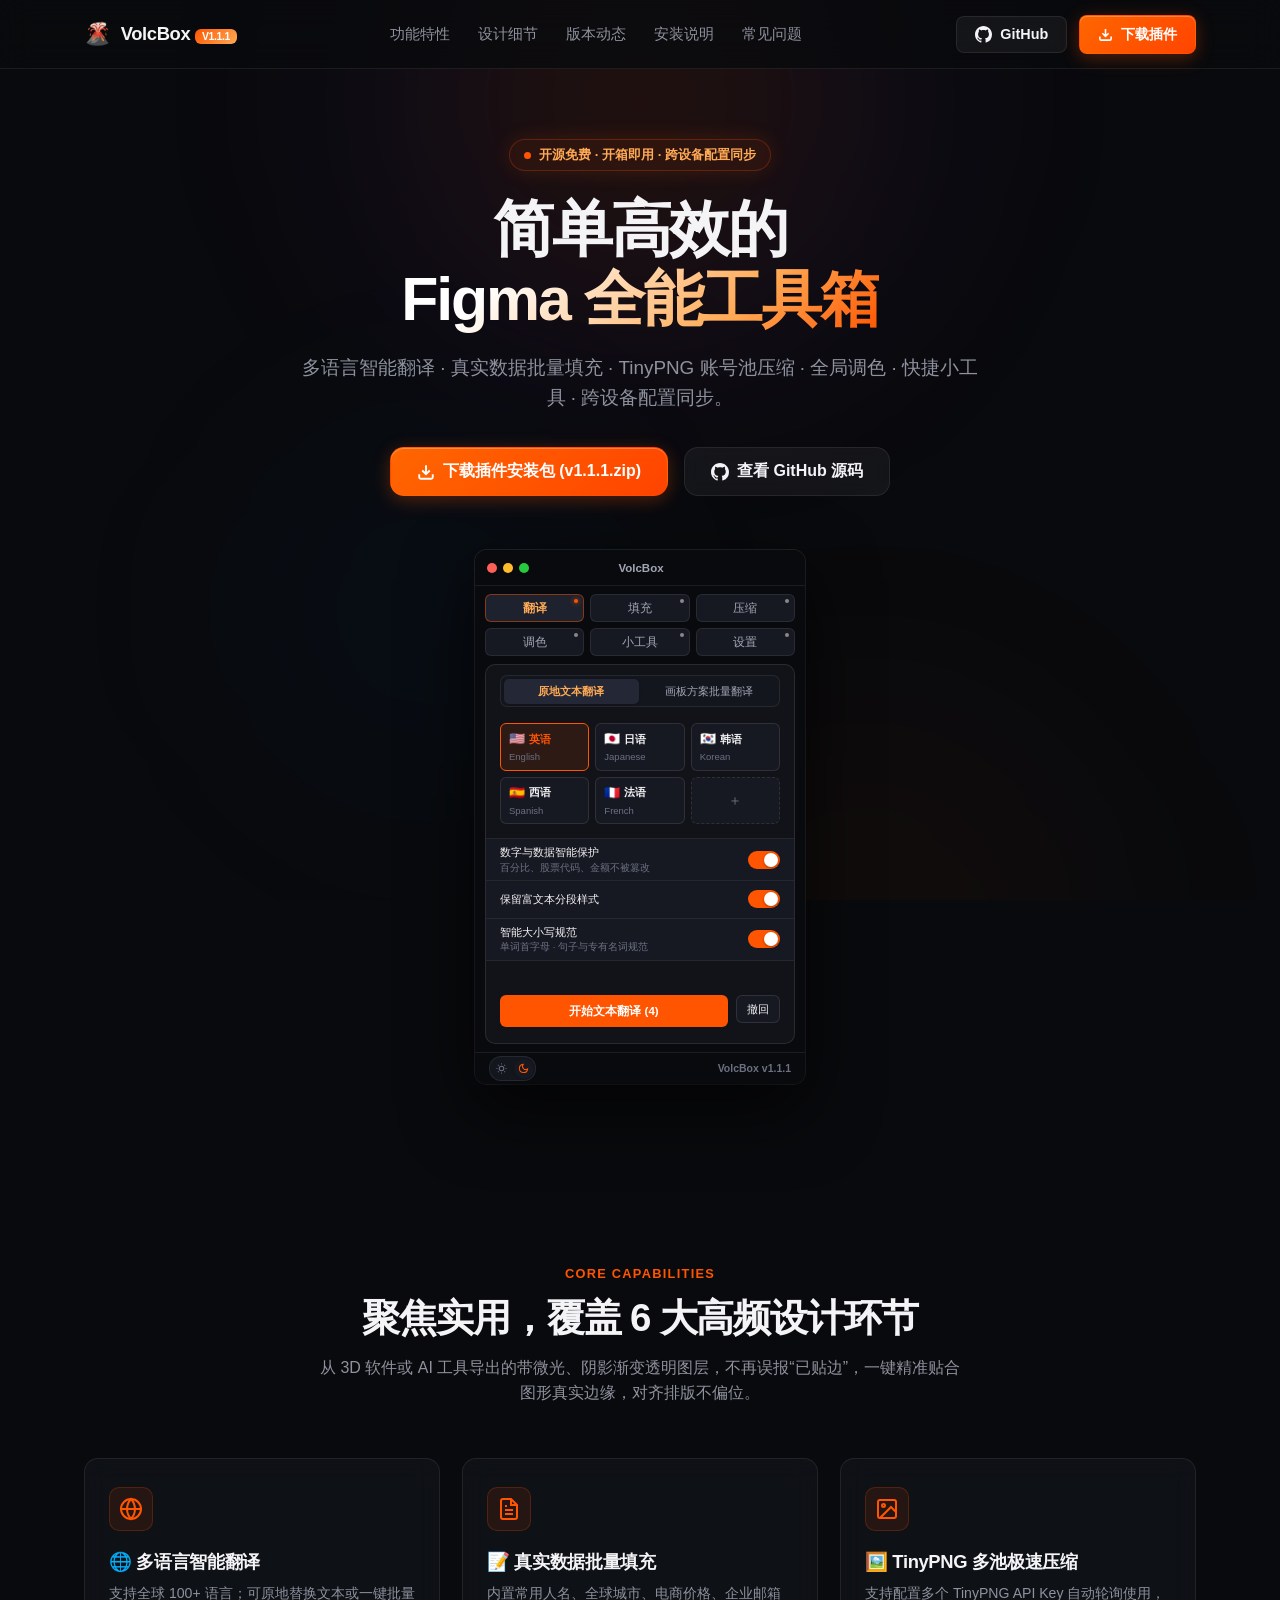
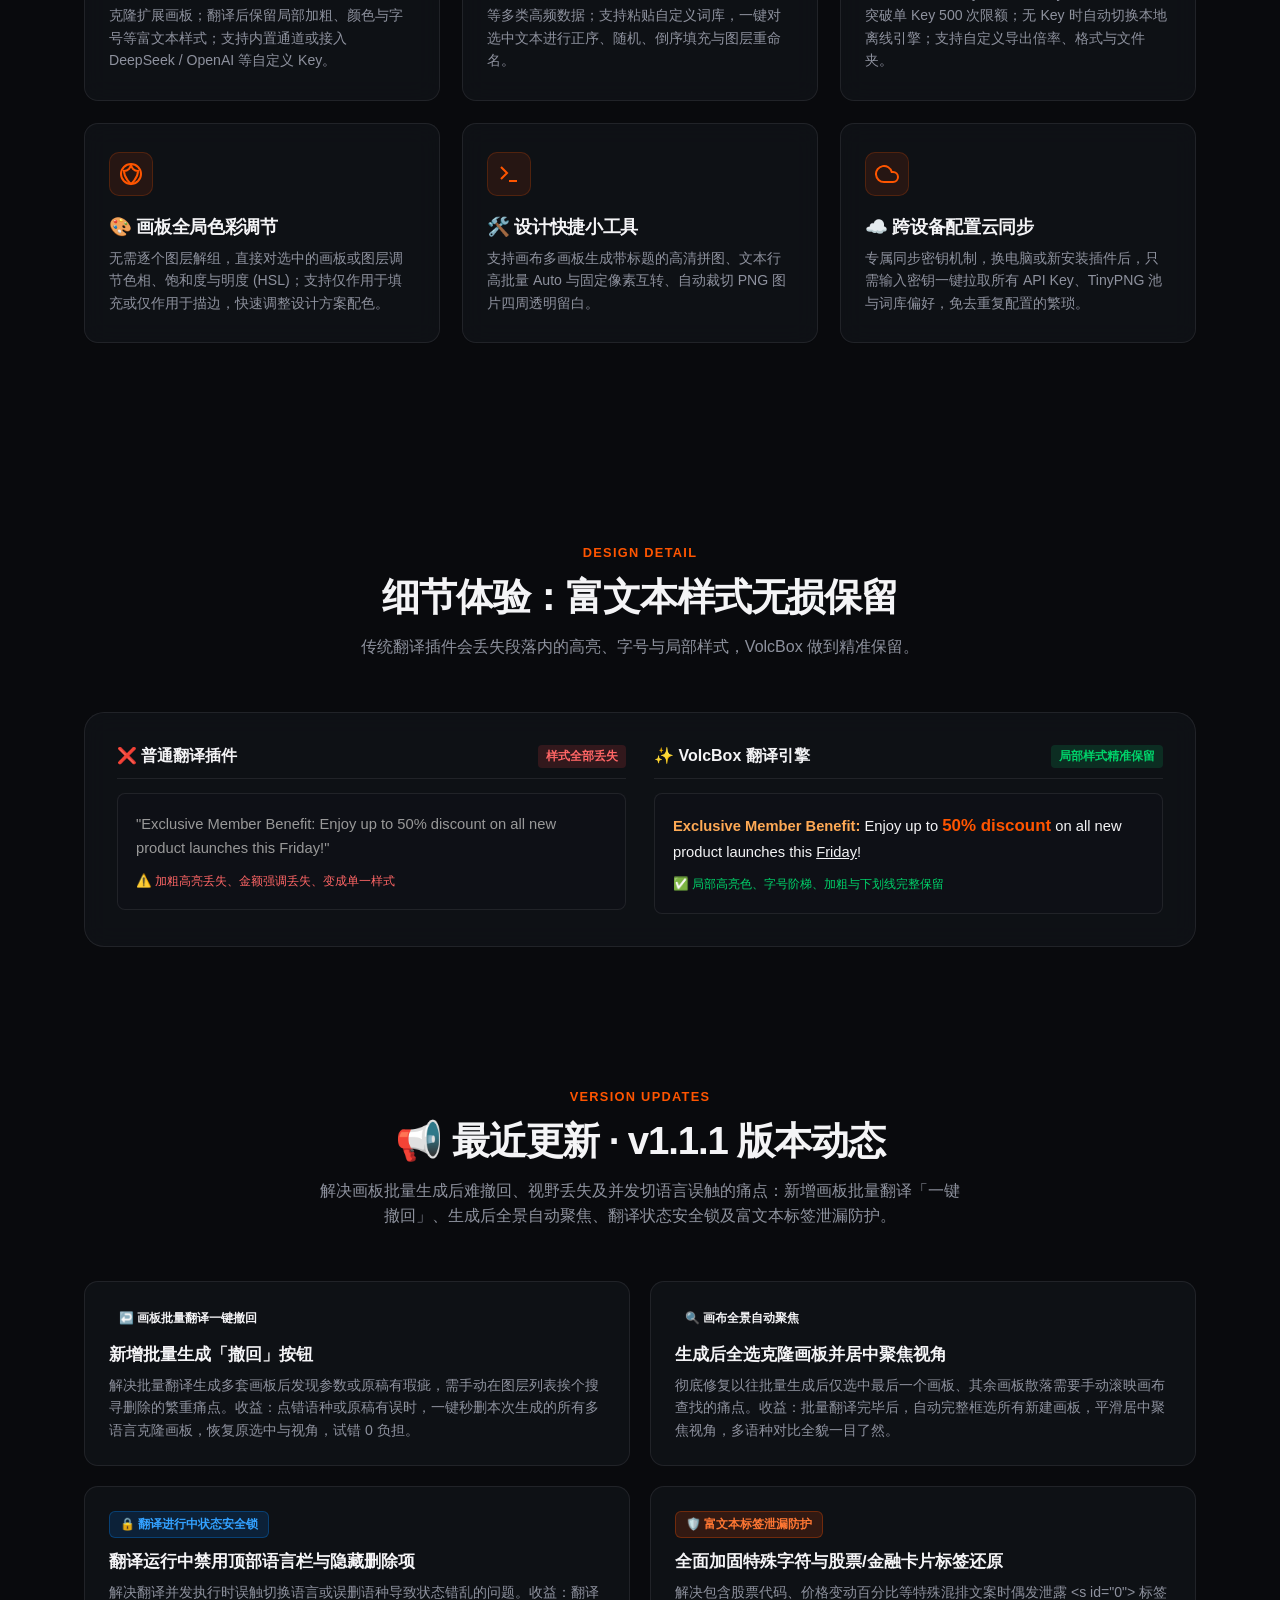
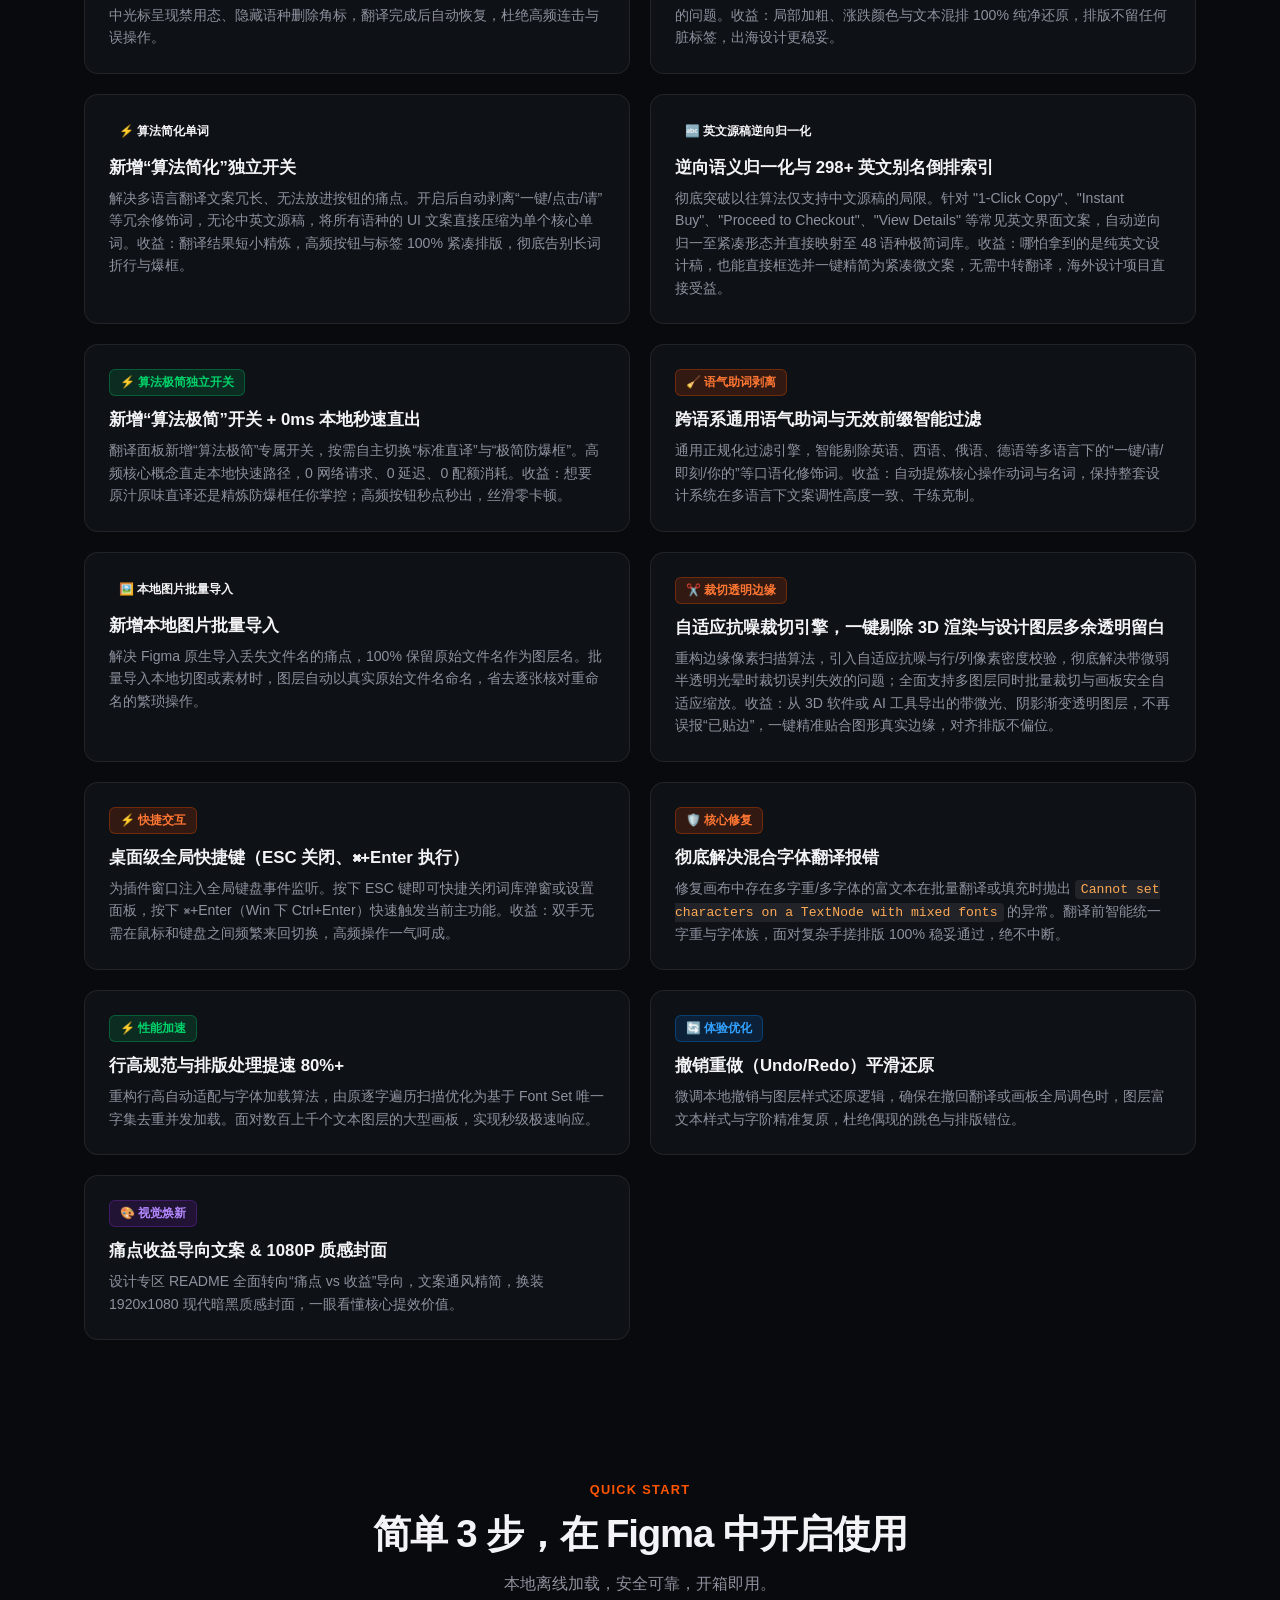
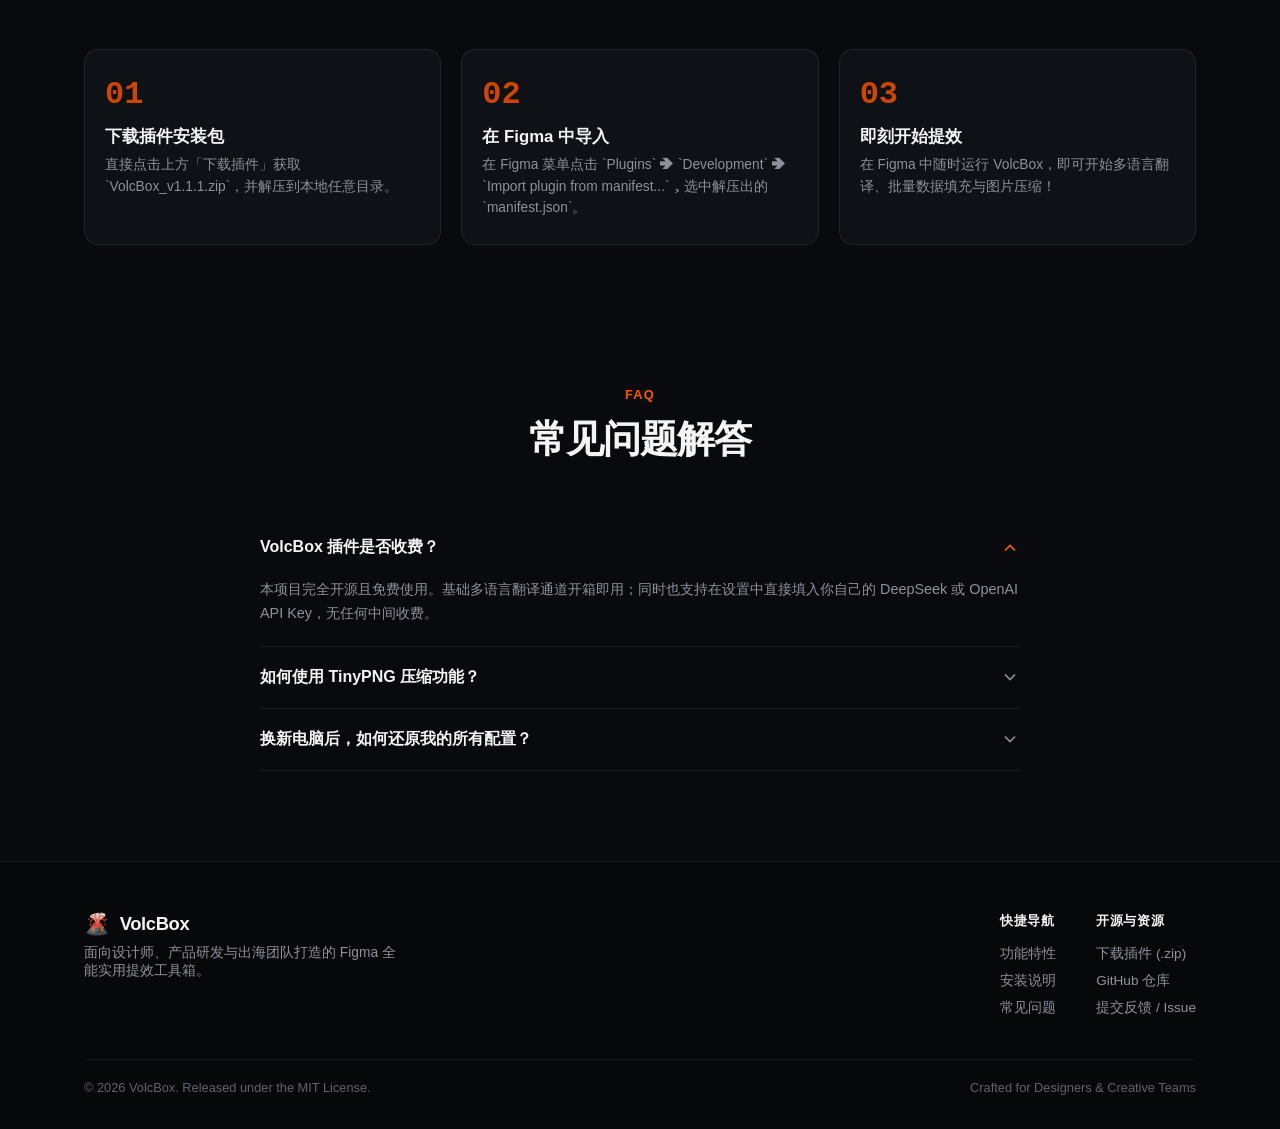
==== commit 95060853: "feat(release): 发布 v1.1.1 - 画板批量翻译一键撤回与全景聚焦、翻译状态安全锁及富文本标签修复" ====
--- a/website/index.html
+++ b/website/index.html
@@ -32,7 +32,7 @@
     <div class="container navbar-inner">
       <a href="#" class="logo-link">
         <span style="font-size: 1.35rem;">🌋</span>
-        <span>VolcBox <span class="logo-badge">v1.1.0</span></span>
+        <span>VolcBox <span class="logo-badge">v1.1.1</span></span>
       </a>
 
       <nav>
@@ -50,7 +50,7 @@
           <svg width="17" height="17" viewBox="0 0 24 24" fill="currentColor"><path d="M12 0C5.37 0 0 5.37 0 12c0 5.31 3.435 9.795 8.205 11.385.6.105.825-.255.825-.57 0-.285-.015-1.23-.015-2.235-3.015.555-3.795-.735-4.035-1.41-.135-.345-.72-1.41-1.23-1.695-.42-.225-1.02-.78-.015-.795.945-.015 1.62.87 1.845 1.23 1.08 1.815 2.805 1.305 3.495.99.105-.78.42-1.305.765-1.605-2.67-.3-5.46-1.335-5.46-5.925 0-1.305.465-2.385 1.23-3.225-.12-.3-.54-1.53.12-3.18 0 0 1.005-.315 3.3 1.23.96-.27 1.98-.405 3-.405s2.04.135 3 .405c2.295-1.56 3.3-1.23 3.3-1.23.66 1.65.24 2.88.12 3.18.765.84 1.23 1.905 1.23 3.225 0 4.605-2.805 5.625-5.475 5.925.435.375.81 1.095.81 2.22 0 1.605-.015 2.895-.015 3.3 0 .315.225.69.825.57A12.02 12.02 0 0024 12c0-6.63-5.37-12-12-12z"/></svg>
           <span>GitHub</span>
         </a>
-        <a href="VolcBox_v1.1.0.zip" download="VolcBox_v1.1.0.zip" class="btn btn-primary" title="直接下载插件安装包">
+        <a href="VolcBox_v1.1.1.zip" download="VolcBox_v1.1.1.zip" class="btn btn-primary" title="直接下载插件安装包">
           <svg width="15" height="15" viewBox="0 0 24 24" fill="none" stroke="currentColor" stroke-width="2.5"><path d="M21 15v4a2 2 0 0 1-2 2H5a2 2 0 0 1-2-2v-4M7 10l5 5 5-5M12 15V3"/></svg>
           <span>下载插件</span>
         </a>
@@ -76,9 +76,9 @@
       </p>
 
       <div class="hero-cta-group">
-        <a href="VolcBox_v1.1.0.zip" download="VolcBox_v1.1.0.zip" class="btn btn-primary btn-lg">
+        <a href="VolcBox_v1.1.1.zip" download="VolcBox_v1.1.1.zip" class="btn btn-primary btn-lg">
           <svg width="18" height="18" viewBox="0 0 24 24" fill="none" stroke="currentColor" stroke-width="2.5"><path d="M21 15v4a2 2 0 0 1-2 2H5a2 2 0 0 1-2-2v-4M7 10l5 5 5-5M12 15V3"/></svg>
-          <span>下载插件安装包 (v1.1.0.zip)</span>
+          <span>下载插件安装包 (v1.1.1.zip)</span>
         </a>
         <a href="https://github.com/walkyufeng-hue/Figma-VolcBox" target="_blank" class="btn btn-secondary btn-lg">
           <svg width="18" height="18" viewBox="0 0 24 24" fill="currentColor"><path d="M12 0C5.37 0 0 5.37 0 12c0 5.31 3.435 9.795 8.205 11.385.6.105.825-.255.825-.57 0-.285-.015-1.23-.015-2.235-3.015.555-3.795-.735-4.035-1.41-.135-.345-.72-1.41-1.23-1.695-.42-.225-1.02-.78-.015-.795.945-.015 1.62.87 1.845 1.23 1.08 1.815 2.805 1.305 3.495.99.105-.78.42-1.305.765-1.605-2.67-.3-5.46-1.335-5.46-5.925 0-1.305.465-2.385 1.23-3.225-.12-.3-.54-1.53.12-3.18 0 0 1.005-.315 3.3 1.23.96-.27 1.98-.405 3-.405s2.04.135 3 .405c2.295-1.56 3.3-1.23 3.3-1.23.66 1.65.24 2.88.12 3.18.765.84 1.23 1.905 1.23 3.225 0 4.605-2.805 5.625-5.475 5.925.435.375.81 1.095.81 2.22 0 1.605-.015 2.895-.015 3.3 0 .315.225.69.825.57A12.02 12.02 0 0024 12c0-6.63-5.37-12-12-12z"/></svg>
@@ -145,7 +145,7 @@
                 <svg width="11" height="11" viewBox="0 0 24 24" fill="none" stroke="currentColor" stroke-width="2.2"><path d="M21 12.79A9 9 0 1 1 11.21 3 7 7 0 0 0 21 12.79z"></path></svg>
               </button>
             </div>
-            <div class="mockup-brand">VolcBox <span id="plugin-version">v1.1.0</span></div>
+            <div class="mockup-brand">VolcBox <span id="plugin-version">v1.1.1</span></div>
           </footer>
         </div>
       </div>
@@ -271,11 +271,35 @@
     <div class="container">
       <div class="section-header">
         <span class="section-tag">Version Updates</span>
-        <h2 class="section-title">📢 最近更新 · v1.1.0 版本动态</h2>
-        <p class="section-desc">解决多语言翻译文案冗长、无法放进按钮的痛点，新增“算法简化”开关：自动剥离冗余修饰，将所有语种的 UI 文案直接压缩为单个单词。</p>
+        <h2 class="section-title">📢 最近更新 · v1.1.1 版本动态</h2>
+        <p class="section-desc">解决画板批量生成后难撤回、视野丢失及并发切语言误触的痛点：新增画板批量翻译「一键撤回」、生成后全景自动聚焦、翻译状态安全锁及富文本标签泄漏防护。</p>
       </div>
 
       <div class="changelog-grid">
+        <div class="changelog-card">
+          <div class="changelog-badge badge-feature">↩️ 画板批量翻译一键撤回</div>
+          <h3 class="changelog-title">新增批量生成「撤回」按钮</h3>
+          <p class="changelog-desc">解决批量翻译生成多套画板后发现参数或原稿有瑕疵，需手动在图层列表挨个搜寻删除的繁重痛点。收益：点错语种或原稿有误时，一键秒删本次生成的所有多语言克隆画板，恢复原选中与视角，试错 0 负担。</p>
+        </div>
+
+        <div class="changelog-card">
+          <div class="changelog-badge badge-feature">🔍 画布全景自动聚焦</div>
+          <h3 class="changelog-title">生成后全选克隆画板并居中聚焦视角</h3>
+          <p class="changelog-desc">彻底修复以往批量生成后仅选中最后一个画板、其余画板散落需要手动滚映画布查找的痛点。收益：批量翻译完毕后，自动完整框选所有新建画板，平滑居中聚焦视角，多语种对比全貌一目了然。</p>
+        </div>
+
+        <div class="changelog-card">
+          <div class="changelog-badge badge-opt">🔒 翻译进行中状态安全锁</div>
+          <h3 class="changelog-title">翻译运行中禁用顶部语言栏与隐藏删除项</h3>
+          <p class="changelog-desc">解决翻译并发执行时误触切换语言或误删语种导致状态错乱的问题。收益：翻译中光标呈现禁用态、隐藏语种删除角标，翻译完成后自动恢复，杜绝高频连击与误操作。</p>
+        </div>
+
+        <div class="changelog-card">
+          <div class="changelog-badge badge-fix">🛡️ 富文本标签泄漏防护</div>
+          <h3 class="changelog-title">全面加固特殊字符与股票/金融卡片标签还原</h3>
+          <p class="changelog-desc">解决包含股票代码、价格变动百分比等特殊混排文案时偶发泄露 &lt;s id="0"&gt; 标签的问题。收益：局部加粗、涨跌颜色与文本混排 100% 纯净还原，排版不留任何脏标签，出海设计更稳妥。</p>
+        </div>
+
         <div class="changelog-card">
           <div class="changelog-badge badge-feature">⚡ 算法简化单词</div>
           <h3 class="changelog-title">新增“算法简化”独立开关</h3>
@@ -366,7 +390,7 @@
         <div class="step-card">
           <div class="step-num">01</div>
           <h3 class="step-title">下载插件安装包</h3>
-          <p class="step-text">直接点击上方「下载插件」获取 `VolcBox_v1.1.0.zip`，并解压到本地任意目录。</p>
+          <p class="step-text">直接点击上方「下载插件」获取 `VolcBox_v1.1.1.zip`，并解压到本地任意目录。</p>
         </div>
 
         <div class="step-card">
@@ -450,7 +474,7 @@
           <div class="footer-col">
             <h4>开源与资源</h4>
             <ul>
-              <li><a href="VolcBox_v1.1.0.zip" download="VolcBox_v1.1.0.zip">下载插件 (.zip)</a></li>
+              <li><a href="VolcBox_v1.1.1.zip" download="VolcBox_v1.1.1.zip">下载插件 (.zip)</a></li>
               <li><a href="https://github.com/walkyufeng-hue/Figma-VolcBox" target="_blank">GitHub 仓库</a></li>
               <li><a href="https://github.com/walkyufeng-hue/Figma-VolcBox/issues" target="_blank">提交反馈 / Issue</a></li>
             </ul>
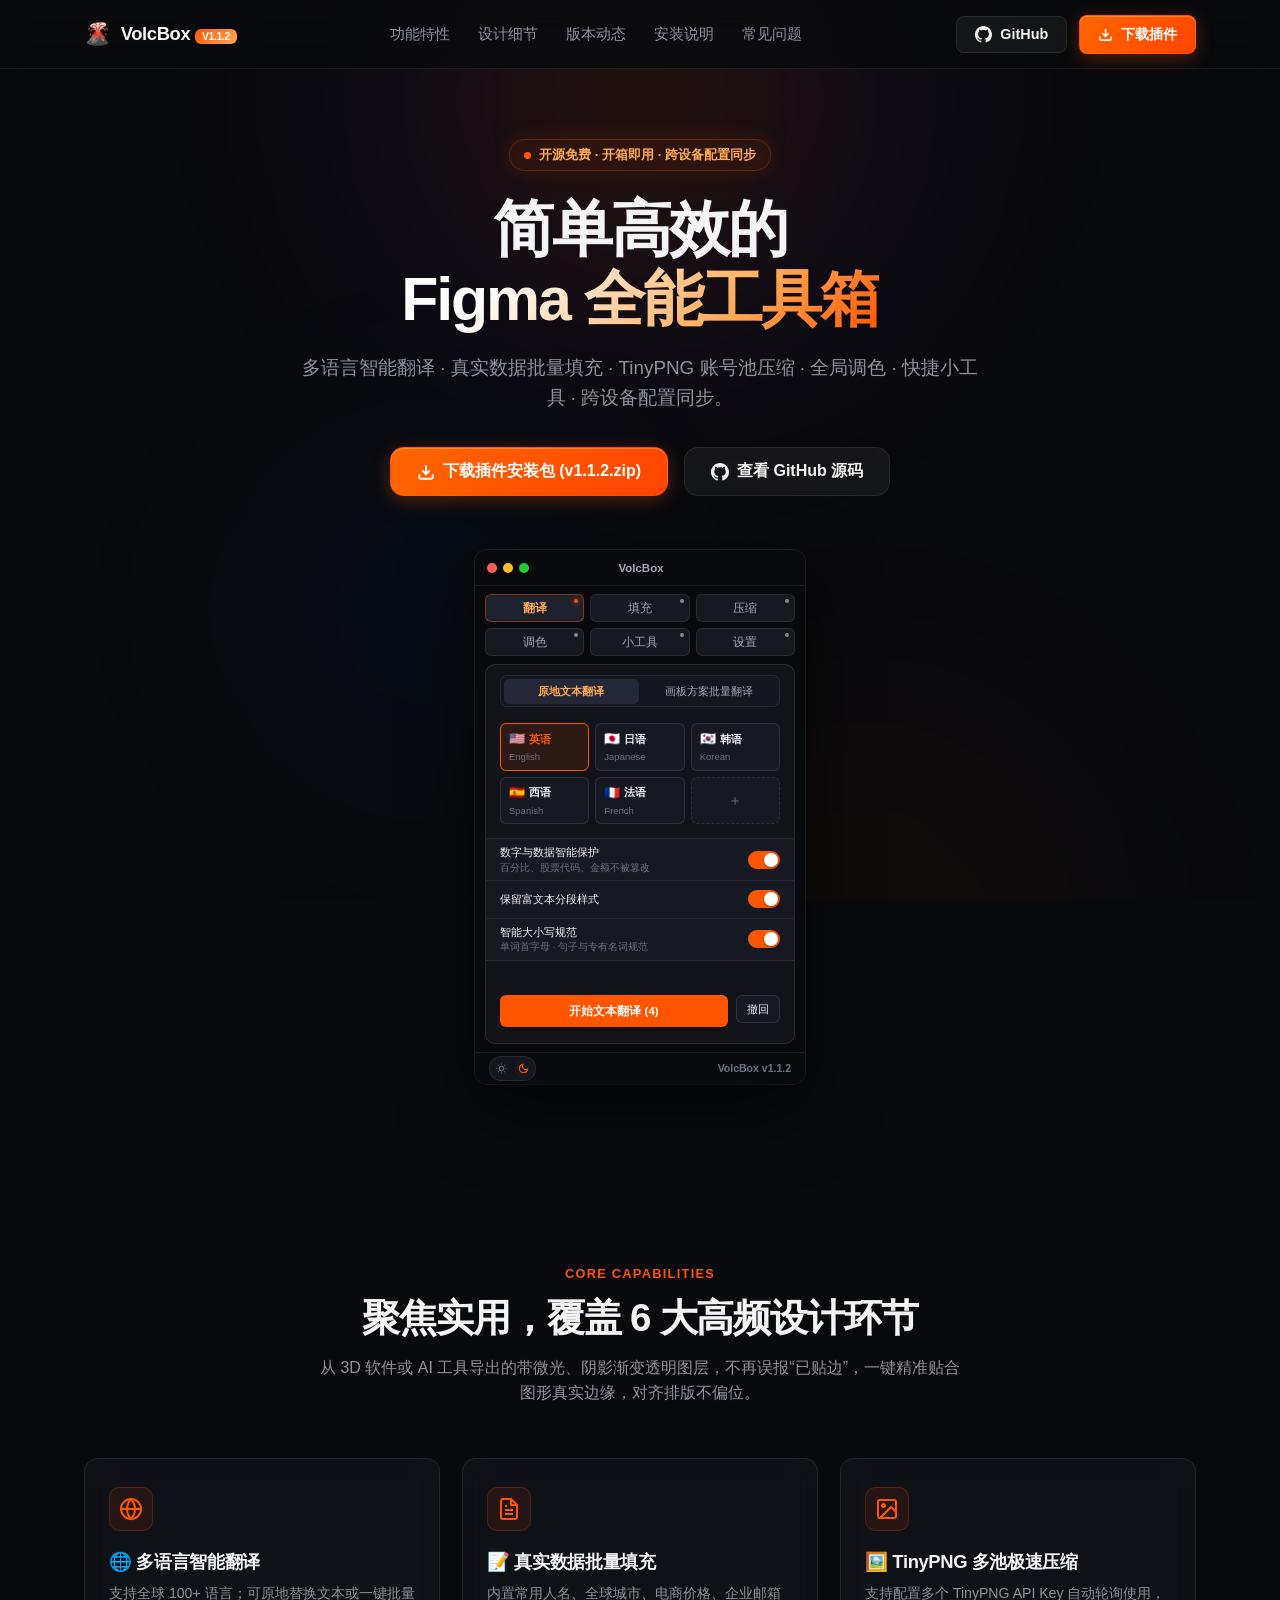
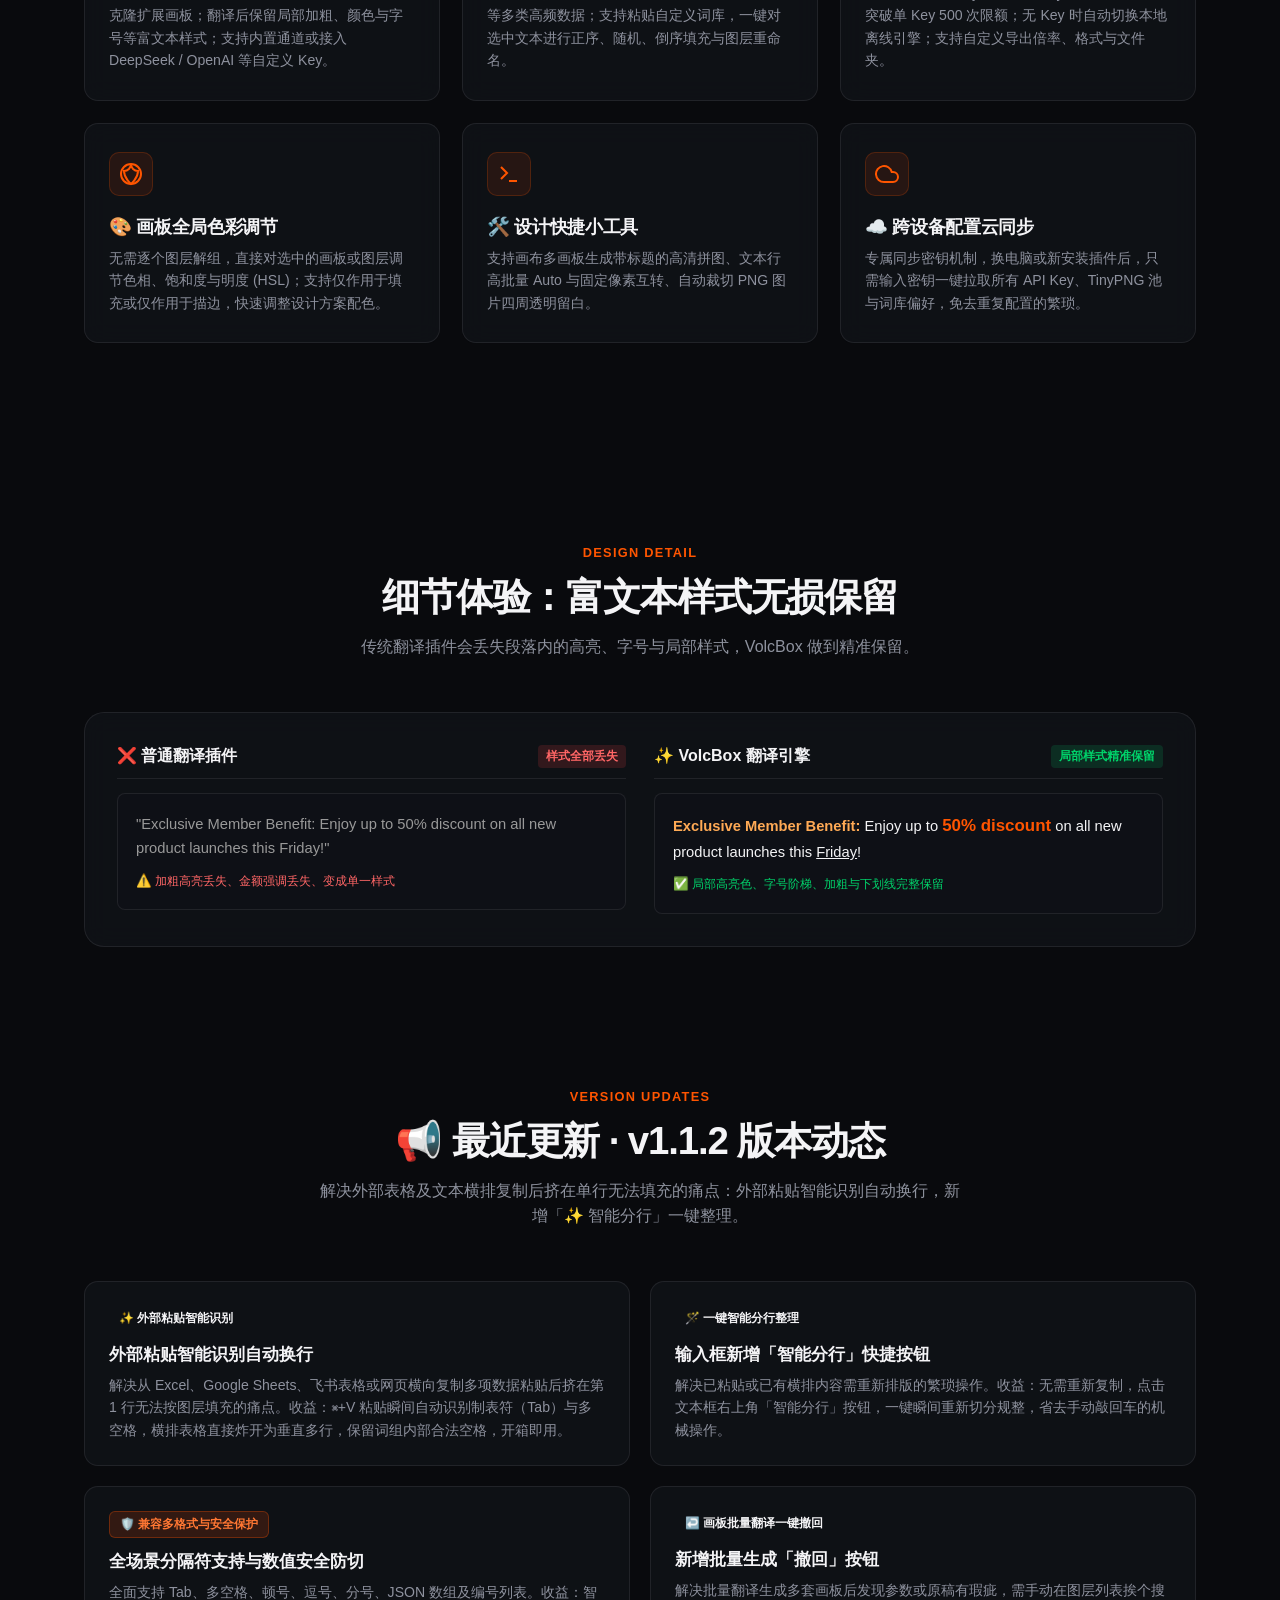
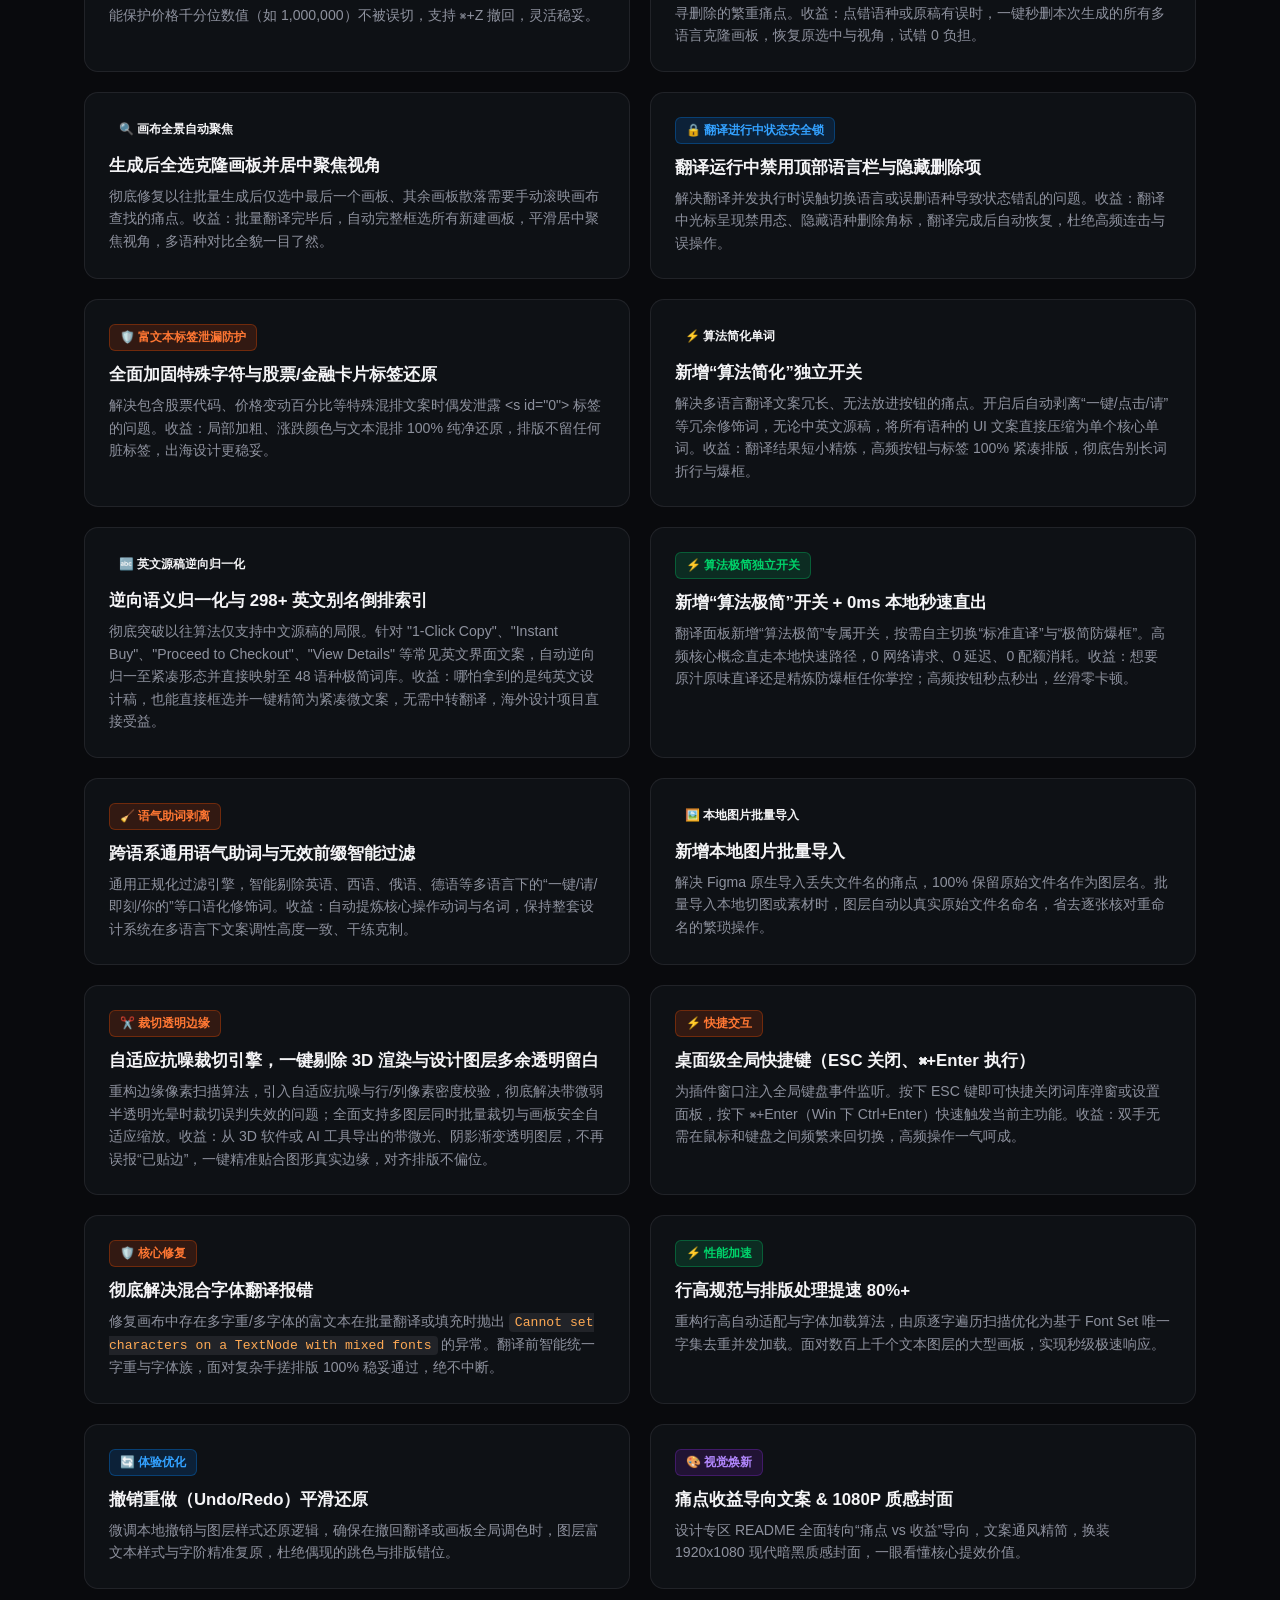
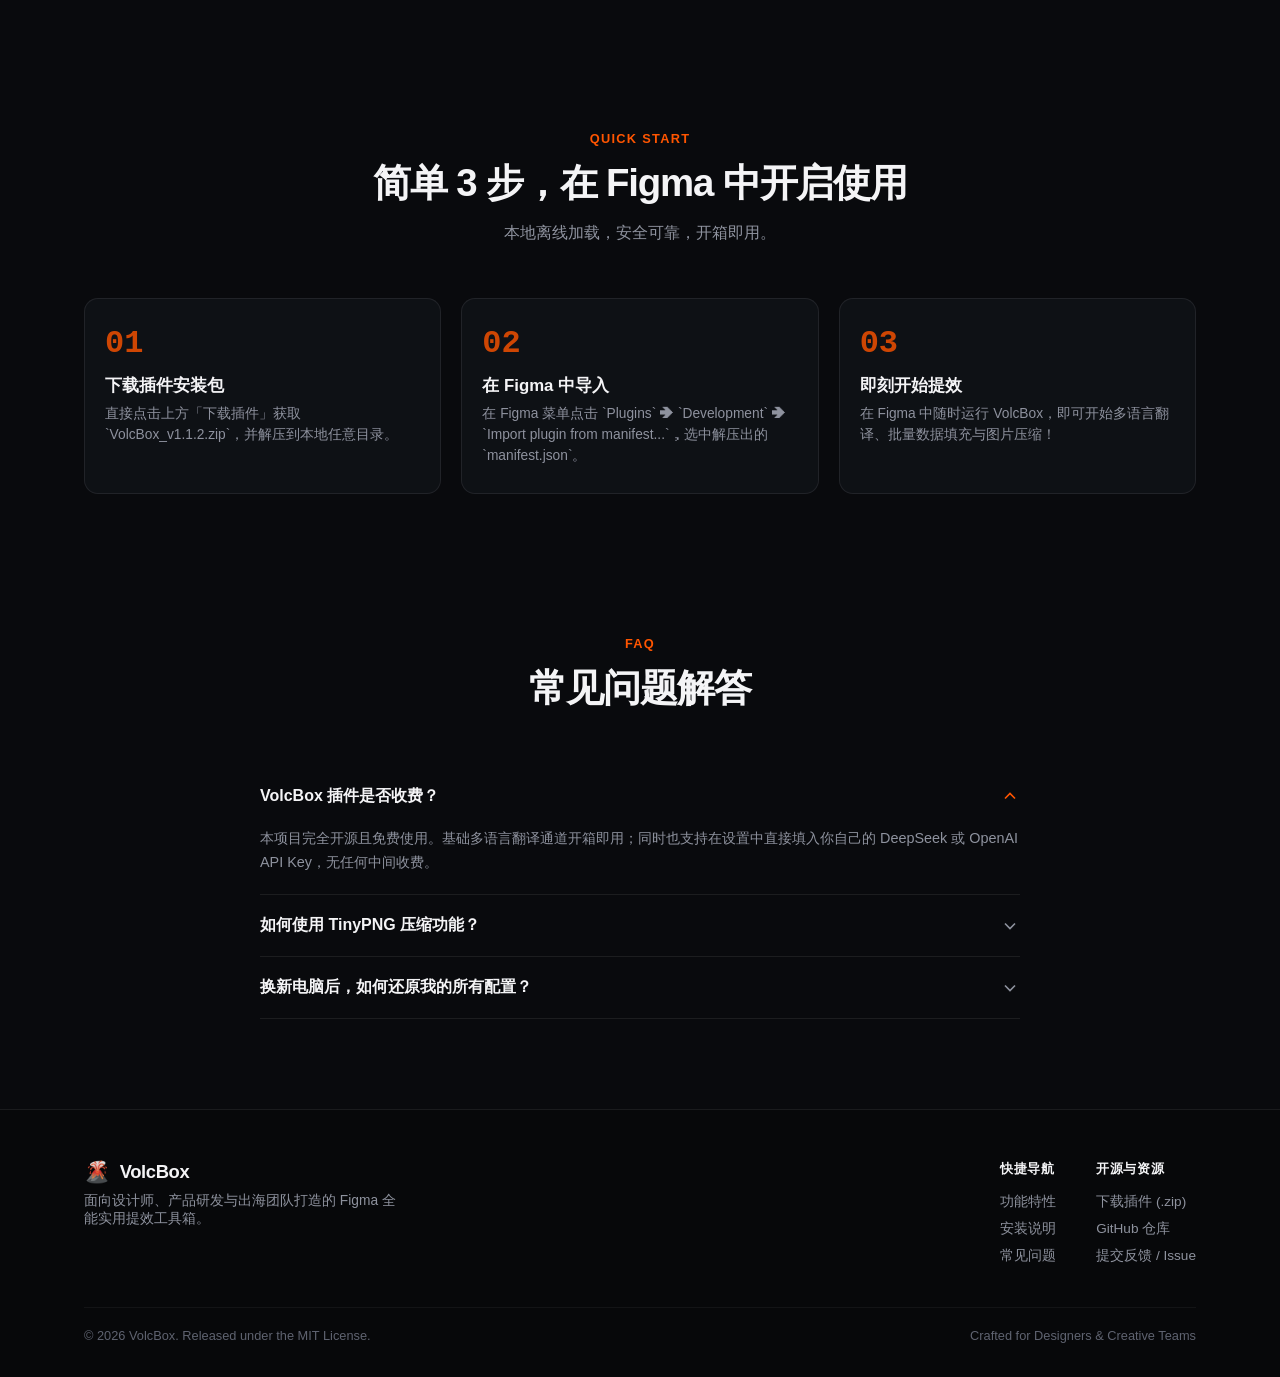
==== commit 8d807a95: "feat(release): 发布 v1.1.2 - 外部粘贴智能识别自动换行与一键智能分行整理" ====
--- a/website/index.html
+++ b/website/index.html
@@ -32,7 +32,7 @@
     <div class="container navbar-inner">
       <a href="#" class="logo-link">
         <span style="font-size: 1.35rem;">🌋</span>
-        <span>VolcBox <span class="logo-badge">v1.1.1</span></span>
+        <span>VolcBox <span class="logo-badge">v1.1.2</span></span>
       </a>
 
       <nav>
@@ -50,7 +50,7 @@
           <svg width="17" height="17" viewBox="0 0 24 24" fill="currentColor"><path d="M12 0C5.37 0 0 5.37 0 12c0 5.31 3.435 9.795 8.205 11.385.6.105.825-.255.825-.57 0-.285-.015-1.23-.015-2.235-3.015.555-3.795-.735-4.035-1.41-.135-.345-.72-1.41-1.23-1.695-.42-.225-1.02-.78-.015-.795.945-.015 1.62.87 1.845 1.23 1.08 1.815 2.805 1.305 3.495.99.105-.78.42-1.305.765-1.605-2.67-.3-5.46-1.335-5.46-5.925 0-1.305.465-2.385 1.23-3.225-.12-.3-.54-1.53.12-3.18 0 0 1.005-.315 3.3 1.23.96-.27 1.98-.405 3-.405s2.04.135 3 .405c2.295-1.56 3.3-1.23 3.3-1.23.66 1.65.24 2.88.12 3.18.765.84 1.23 1.905 1.23 3.225 0 4.605-2.805 5.625-5.475 5.925.435.375.81 1.095.81 2.22 0 1.605-.015 2.895-.015 3.3 0 .315.225.69.825.57A12.02 12.02 0 0024 12c0-6.63-5.37-12-12-12z"/></svg>
           <span>GitHub</span>
         </a>
-        <a href="VolcBox_v1.1.1.zip" download="VolcBox_v1.1.1.zip" class="btn btn-primary" title="直接下载插件安装包">
+        <a href="VolcBox_v1.1.2.zip" download="VolcBox_v1.1.2.zip" class="btn btn-primary" title="直接下载插件安装包">
           <svg width="15" height="15" viewBox="0 0 24 24" fill="none" stroke="currentColor" stroke-width="2.5"><path d="M21 15v4a2 2 0 0 1-2 2H5a2 2 0 0 1-2-2v-4M7 10l5 5 5-5M12 15V3"/></svg>
           <span>下载插件</span>
         </a>
@@ -76,9 +76,9 @@
       </p>
 
       <div class="hero-cta-group">
-        <a href="VolcBox_v1.1.1.zip" download="VolcBox_v1.1.1.zip" class="btn btn-primary btn-lg">
+        <a href="VolcBox_v1.1.2.zip" download="VolcBox_v1.1.2.zip" class="btn btn-primary btn-lg">
           <svg width="18" height="18" viewBox="0 0 24 24" fill="none" stroke="currentColor" stroke-width="2.5"><path d="M21 15v4a2 2 0 0 1-2 2H5a2 2 0 0 1-2-2v-4M7 10l5 5 5-5M12 15V3"/></svg>
-          <span>下载插件安装包 (v1.1.1.zip)</span>
+          <span>下载插件安装包 (v1.1.2.zip)</span>
         </a>
         <a href="https://github.com/walkyufeng-hue/Figma-VolcBox" target="_blank" class="btn btn-secondary btn-lg">
           <svg width="18" height="18" viewBox="0 0 24 24" fill="currentColor"><path d="M12 0C5.37 0 0 5.37 0 12c0 5.31 3.435 9.795 8.205 11.385.6.105.825-.255.825-.57 0-.285-.015-1.23-.015-2.235-3.015.555-3.795-.735-4.035-1.41-.135-.345-.72-1.41-1.23-1.695-.42-.225-1.02-.78-.015-.795.945-.015 1.62.87 1.845 1.23 1.08 1.815 2.805 1.305 3.495.99.105-.78.42-1.305.765-1.605-2.67-.3-5.46-1.335-5.46-5.925 0-1.305.465-2.385 1.23-3.225-.12-.3-.54-1.53.12-3.18 0 0 1.005-.315 3.3 1.23.96-.27 1.98-.405 3-.405s2.04.135 3 .405c2.295-1.56 3.3-1.23 3.3-1.23.66 1.65.24 2.88.12 3.18.765.84 1.23 1.905 1.23 3.225 0 4.605-2.805 5.625-5.475 5.925.435.375.81 1.095.81 2.22 0 1.605-.015 2.895-.015 3.3 0 .315.225.69.825.57A12.02 12.02 0 0024 12c0-6.63-5.37-12-12-12z"/></svg>
@@ -145,7 +145,7 @@
                 <svg width="11" height="11" viewBox="0 0 24 24" fill="none" stroke="currentColor" stroke-width="2.2"><path d="M21 12.79A9 9 0 1 1 11.21 3 7 7 0 0 0 21 12.79z"></path></svg>
               </button>
             </div>
-            <div class="mockup-brand">VolcBox <span id="plugin-version">v1.1.1</span></div>
+            <div class="mockup-brand">VolcBox <span id="plugin-version">v1.1.2</span></div>
           </footer>
         </div>
       </div>
@@ -271,11 +271,29 @@
     <div class="container">
       <div class="section-header">
         <span class="section-tag">Version Updates</span>
-        <h2 class="section-title">📢 最近更新 · v1.1.1 版本动态</h2>
-        <p class="section-desc">解决画板批量生成后难撤回、视野丢失及并发切语言误触的痛点：新增画板批量翻译「一键撤回」、生成后全景自动聚焦、翻译状态安全锁及富文本标签泄漏防护。</p>
+        <h2 class="section-title">📢 最近更新 · v1.1.2 版本动态</h2>
+        <p class="section-desc">解决外部表格及文本横排复制后挤在单行无法填充的痛点：外部粘贴智能识别自动换行，新增「✨ 智能分行」一键整理。</p>
       </div>
 
       <div class="changelog-grid">
+        <div class="changelog-card">
+          <div class="changelog-badge badge-feature">✨ 外部粘贴智能识别</div>
+          <h3 class="changelog-title">外部粘贴智能识别自动换行</h3>
+          <p class="changelog-desc">解决从 Excel、Google Sheets、飞书表格或网页横向复制多项数据粘贴后挤在第 1 行无法按图层填充的痛点。收益：⌘+V 粘贴瞬间自动识别制表符（Tab）与多空格，横排表格直接炸开为垂直多行，保留词组内部合法空格，开箱即用。</p>
+        </div>
+
+        <div class="changelog-card">
+          <div class="changelog-badge badge-feature">🪄 一键智能分行整理</div>
+          <h3 class="changelog-title">输入框新增「智能分行」快捷按钮</h3>
+          <p class="changelog-desc">解决已粘贴或已有横排内容需重新排版的繁琐操作。收益：无需重新复制，点击文本框右上角「智能分行」按钮，一键瞬间重新切分规整，省去手动敲回车的机械操作。</p>
+        </div>
+
+        <div class="changelog-card">
+          <div class="changelog-badge badge-fix">🛡️ 兼容多格式与安全保护</div>
+          <h3 class="changelog-title">全场景分隔符支持与数值安全防切</h3>
+          <p class="changelog-desc">全面支持 Tab、多空格、顿号、逗号、分号、JSON 数组及编号列表。收益：智能保护价格千分位数值（如 1,000,000）不被误切，支持 ⌘+Z 撤回，灵活稳妥。</p>
+        </div>
+
         <div class="changelog-card">
           <div class="changelog-badge badge-feature">↩️ 画板批量翻译一键撤回</div>
           <h3 class="changelog-title">新增批量生成「撤回」按钮</h3>
@@ -390,7 +408,7 @@
         <div class="step-card">
           <div class="step-num">01</div>
           <h3 class="step-title">下载插件安装包</h3>
-          <p class="step-text">直接点击上方「下载插件」获取 `VolcBox_v1.1.1.zip`，并解压到本地任意目录。</p>
+          <p class="step-text">直接点击上方「下载插件」获取 `VolcBox_v1.1.2.zip`，并解压到本地任意目录。</p>
         </div>
 
         <div class="step-card">
@@ -474,7 +492,7 @@
           <div class="footer-col">
             <h4>开源与资源</h4>
             <ul>
-              <li><a href="VolcBox_v1.1.1.zip" download="VolcBox_v1.1.1.zip">下载插件 (.zip)</a></li>
+              <li><a href="VolcBox_v1.1.2.zip" download="VolcBox_v1.1.2.zip">下载插件 (.zip)</a></li>
               <li><a href="https://github.com/walkyufeng-hue/Figma-VolcBox" target="_blank">GitHub 仓库</a></li>
               <li><a href="https://github.com/walkyufeng-hue/Figma-VolcBox/issues" target="_blank">提交反馈 / Issue</a></li>
             </ul>
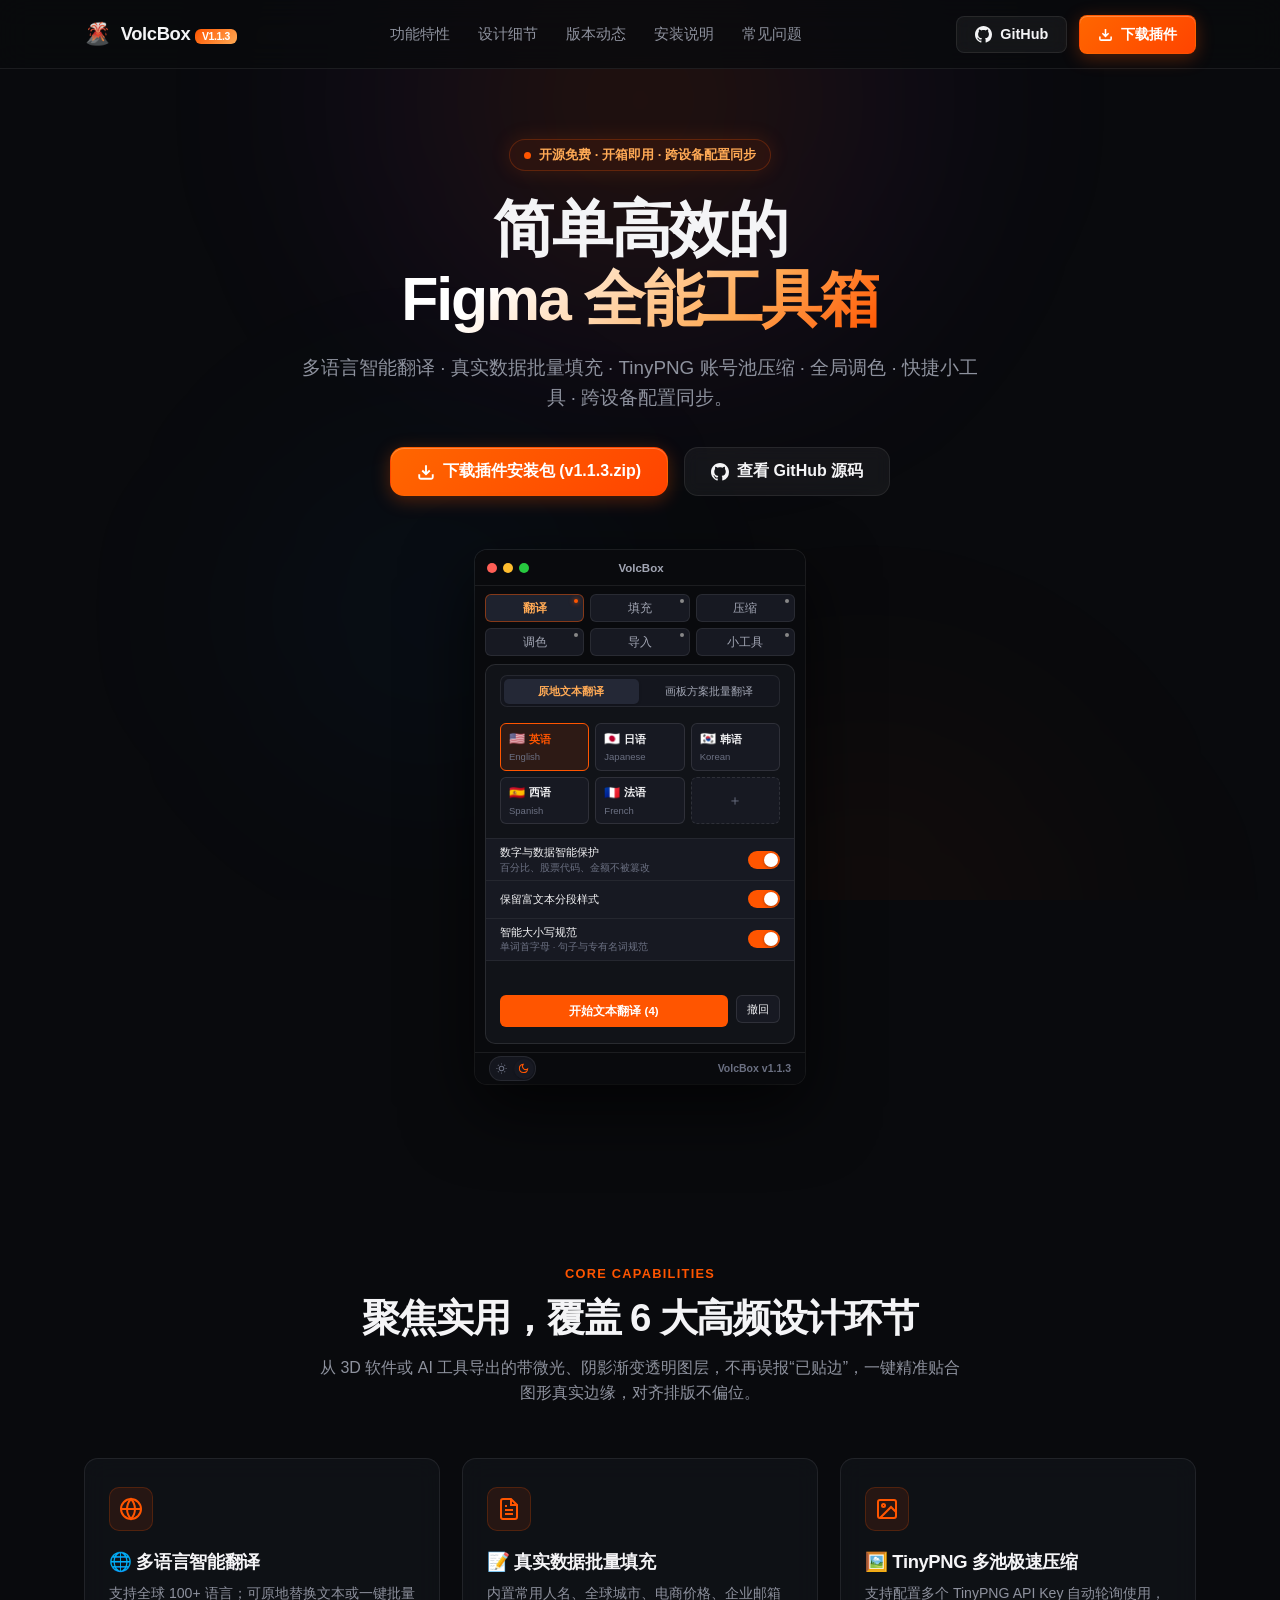
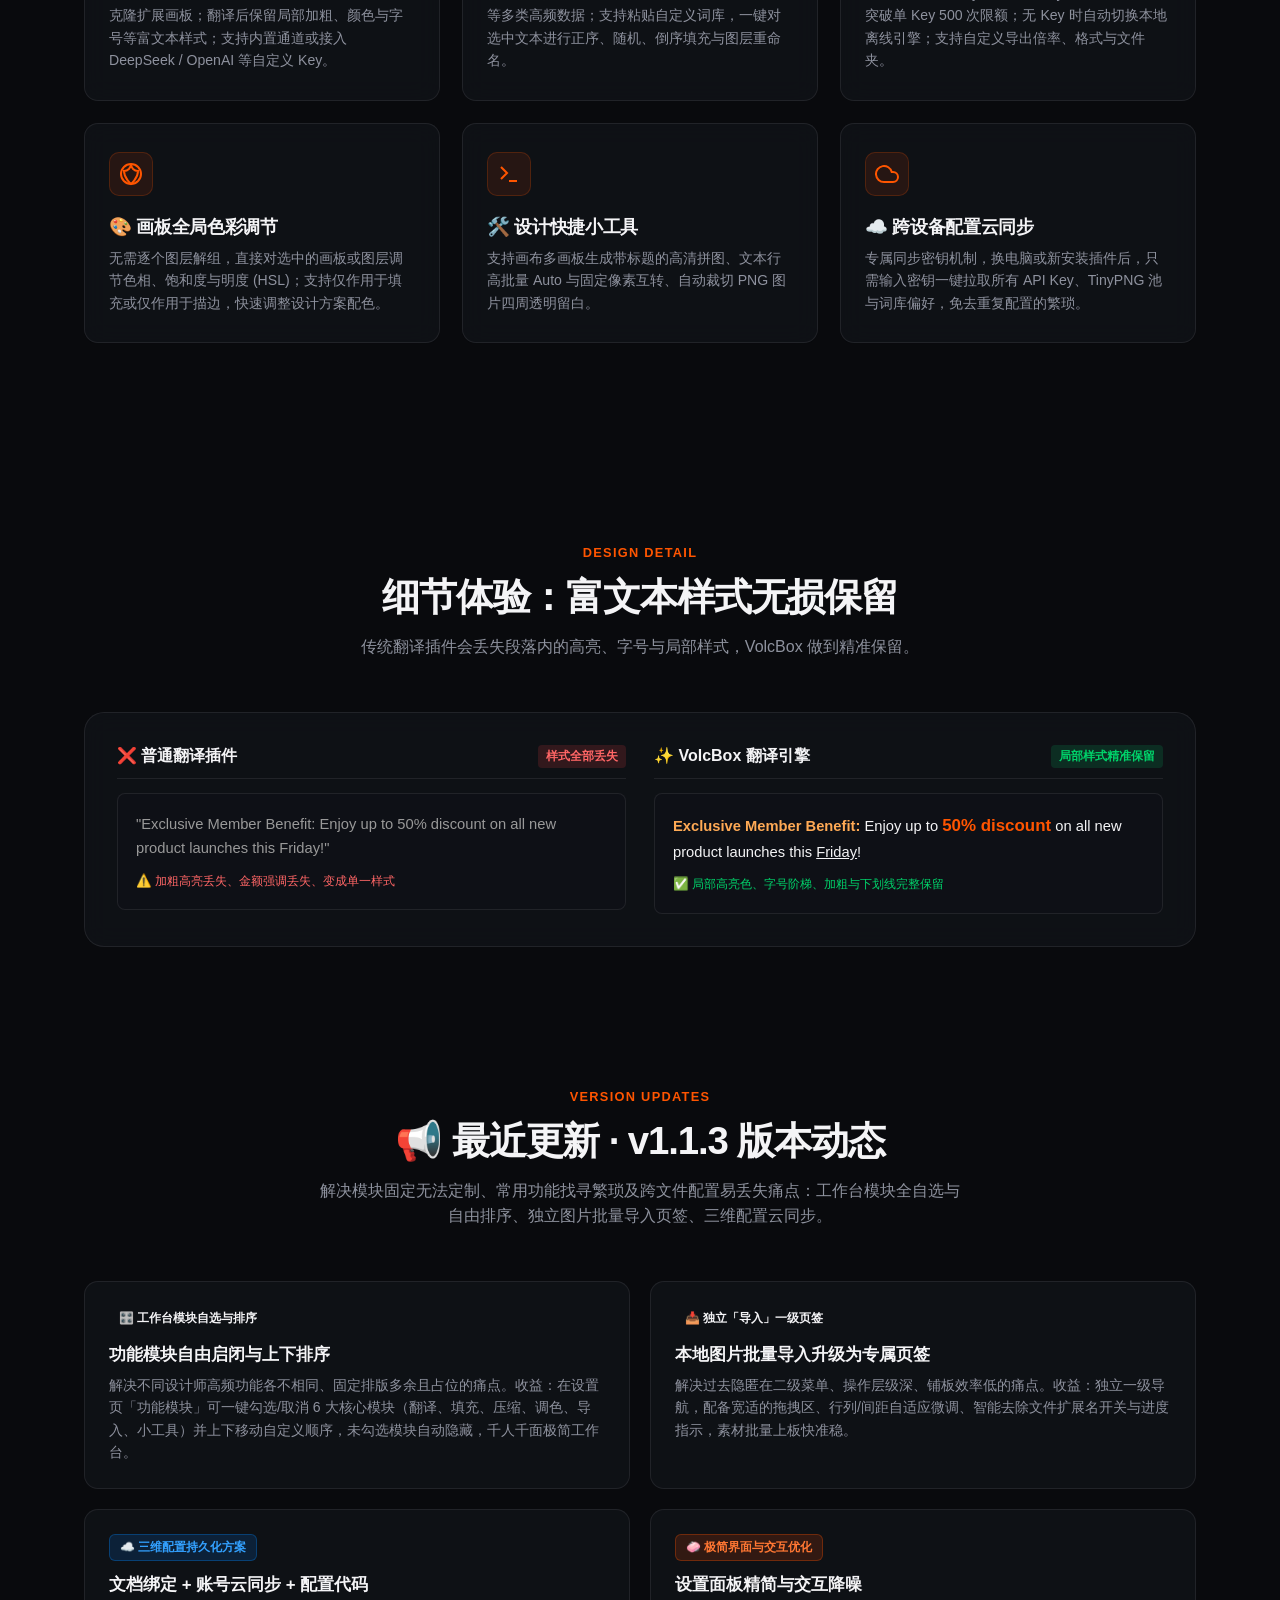
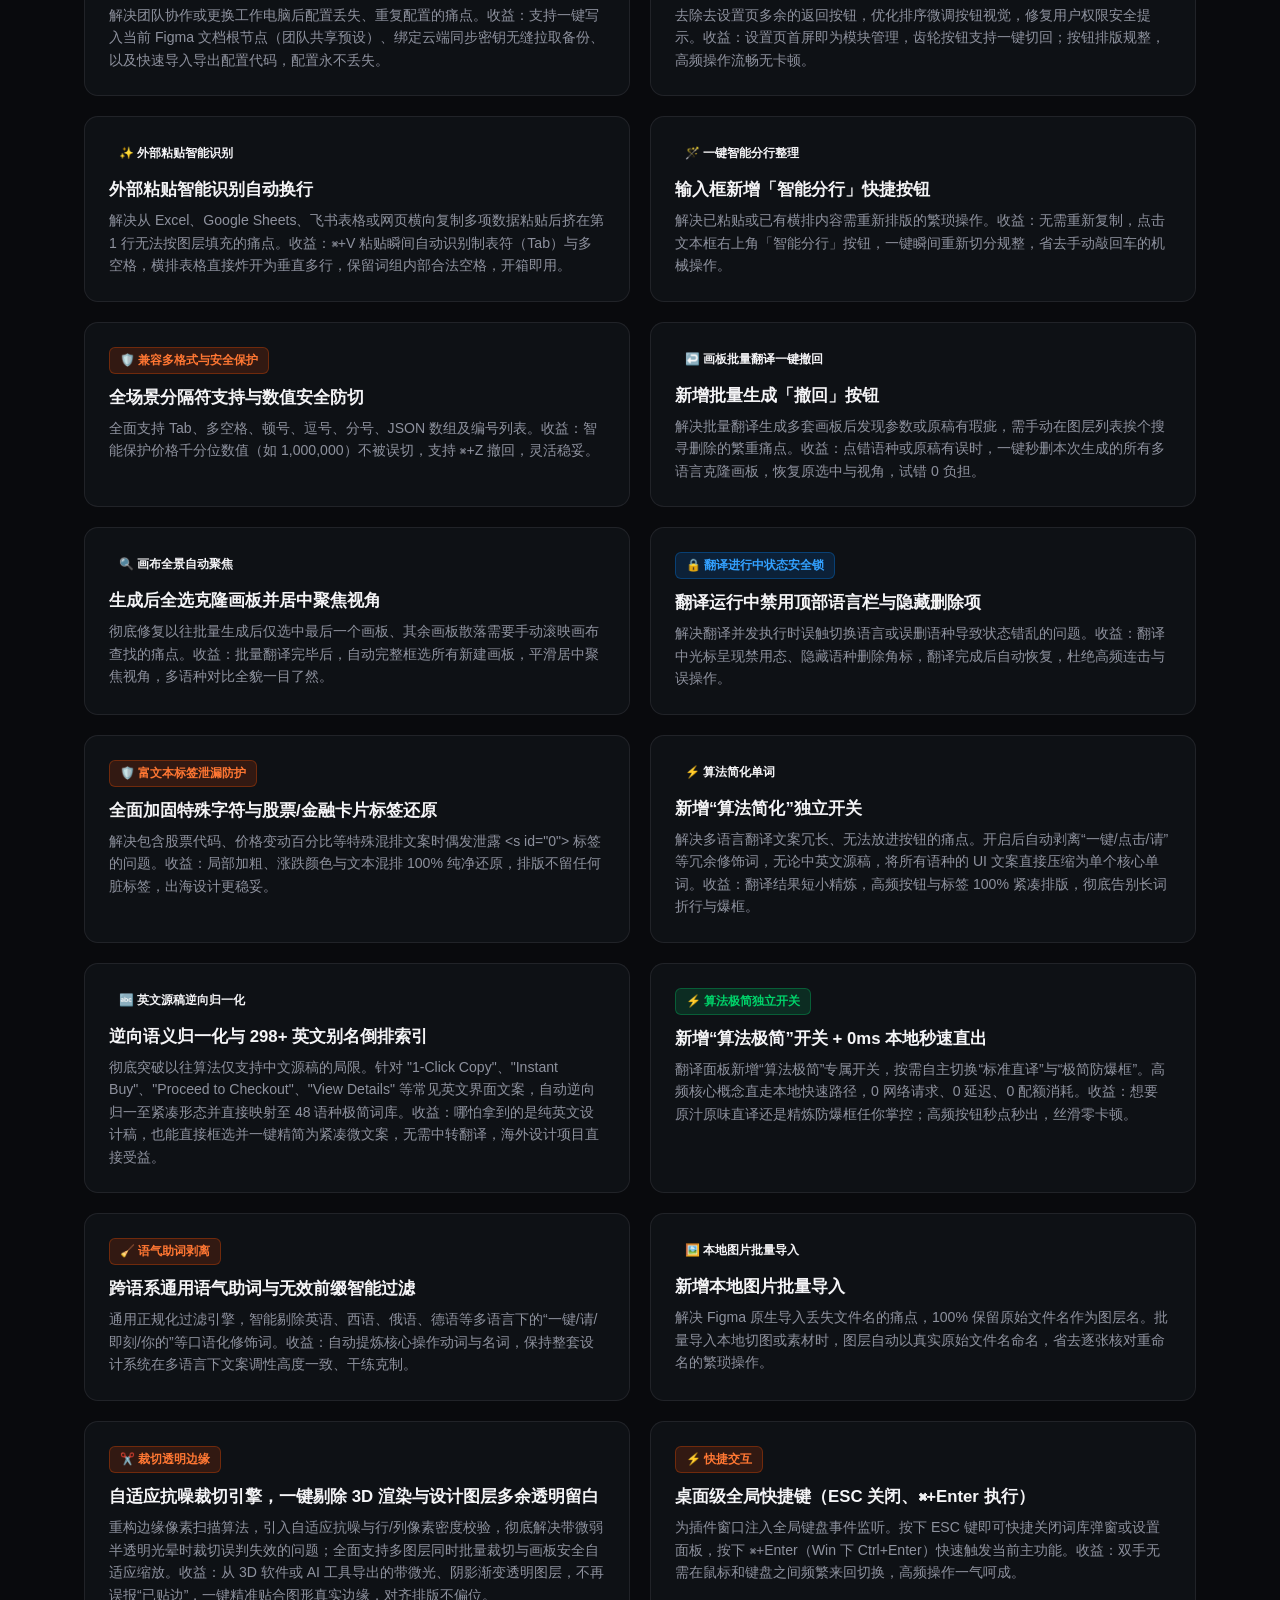
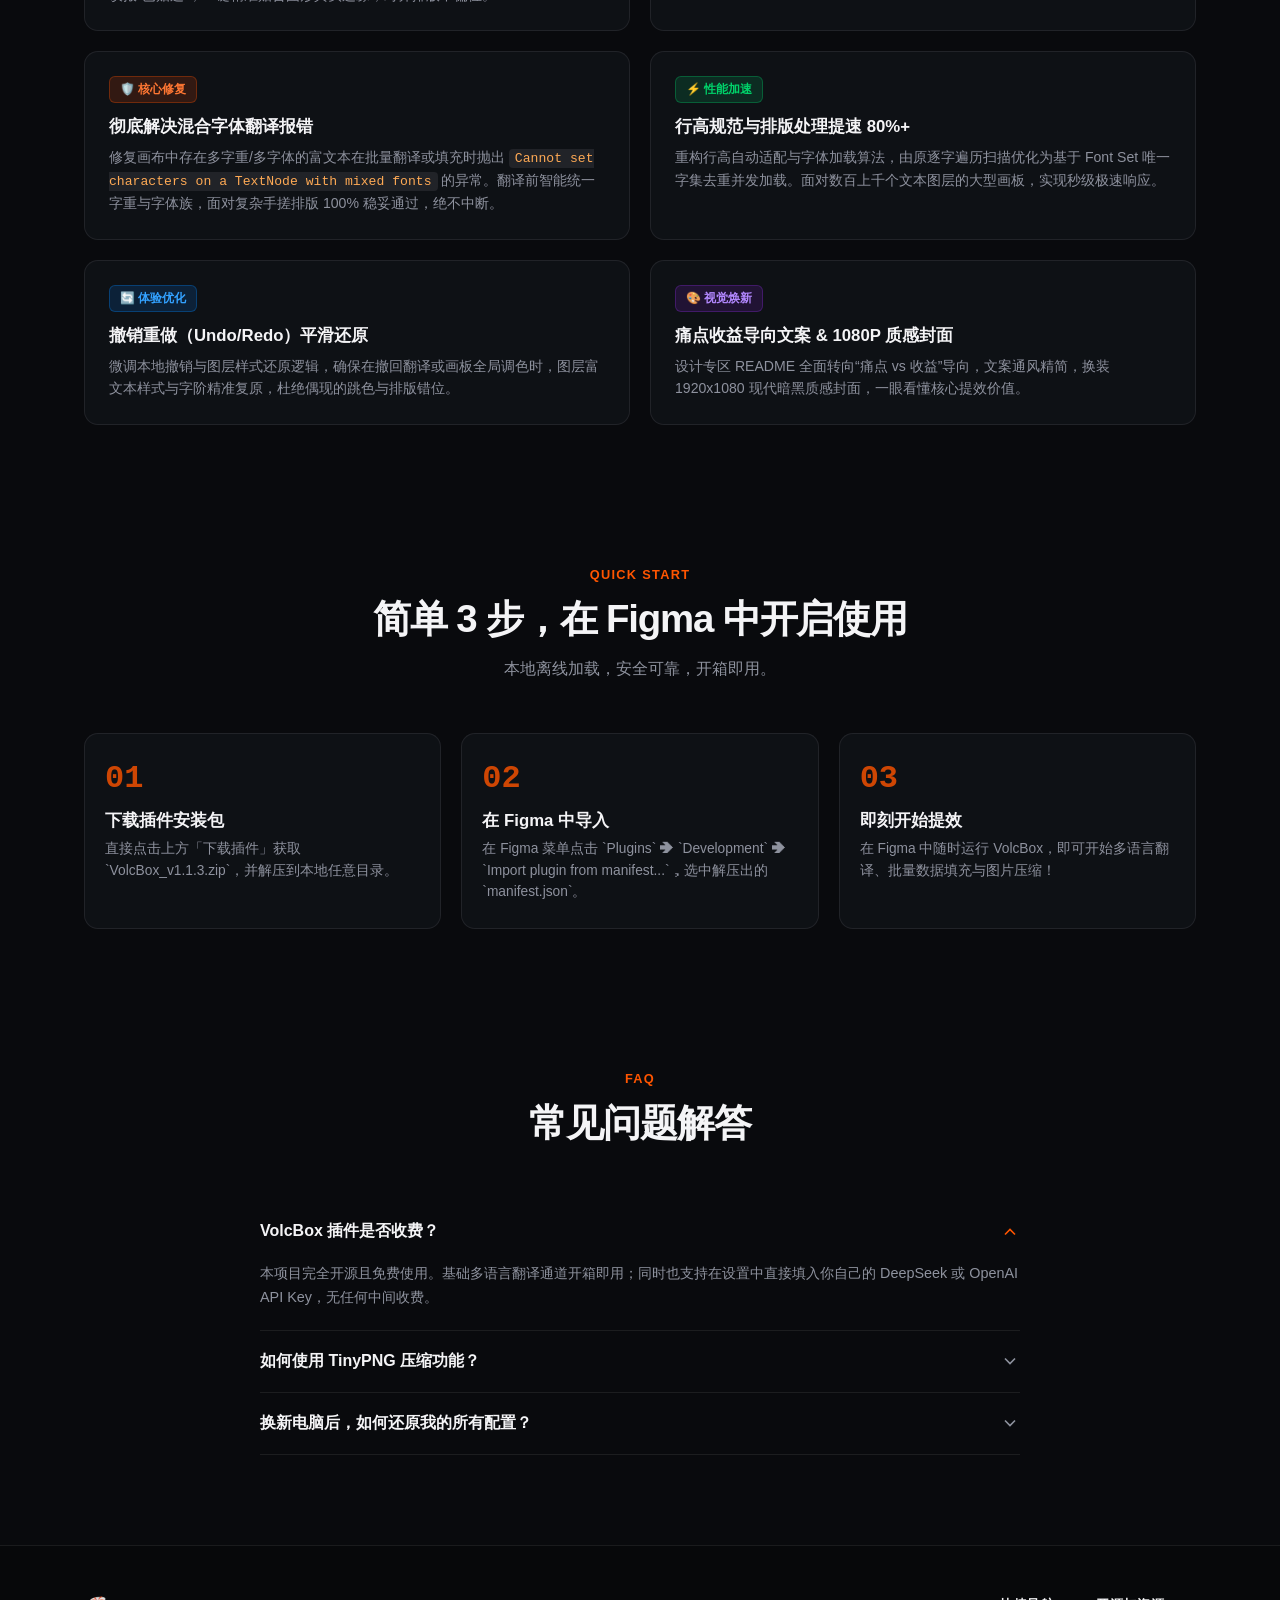
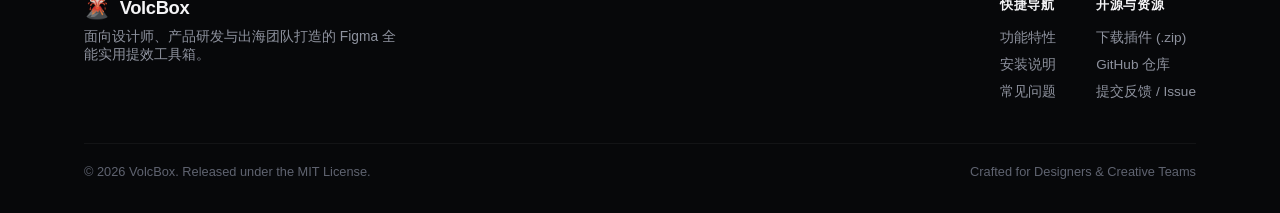
==== commit 9775b29f: "feat(release): 发布 v1.1.3 - 工作台模块自选与排序、独立图片导入页签及多端配置云同步" ====
--- a/website/index.html
+++ b/website/index.html
@@ -32,7 +32,7 @@
     <div class="container navbar-inner">
       <a href="#" class="logo-link">
         <span style="font-size: 1.35rem;">🌋</span>
-        <span>VolcBox <span class="logo-badge">v1.1.2</span></span>
+        <span>VolcBox <span class="logo-badge">v1.1.3</span></span>
       </a>
 
       <nav>
@@ -50,7 +50,7 @@
           <svg width="17" height="17" viewBox="0 0 24 24" fill="currentColor"><path d="M12 0C5.37 0 0 5.37 0 12c0 5.31 3.435 9.795 8.205 11.385.6.105.825-.255.825-.57 0-.285-.015-1.23-.015-2.235-3.015.555-3.795-.735-4.035-1.41-.135-.345-.72-1.41-1.23-1.695-.42-.225-1.02-.78-.015-.795.945-.015 1.62.87 1.845 1.23 1.08 1.815 2.805 1.305 3.495.99.105-.78.42-1.305.765-1.605-2.67-.3-5.46-1.335-5.46-5.925 0-1.305.465-2.385 1.23-3.225-.12-.3-.54-1.53.12-3.18 0 0 1.005-.315 3.3 1.23.96-.27 1.98-.405 3-.405s2.04.135 3 .405c2.295-1.56 3.3-1.23 3.3-1.23.66 1.65.24 2.88.12 3.18.765.84 1.23 1.905 1.23 3.225 0 4.605-2.805 5.625-5.475 5.925.435.375.81 1.095.81 2.22 0 1.605-.015 2.895-.015 3.3 0 .315.225.69.825.57A12.02 12.02 0 0024 12c0-6.63-5.37-12-12-12z"/></svg>
           <span>GitHub</span>
         </a>
-        <a href="VolcBox_v1.1.2.zip" download="VolcBox_v1.1.2.zip" class="btn btn-primary" title="直接下载插件安装包">
+        <a href="VolcBox_v1.1.3.zip" download="VolcBox_v1.1.3.zip" class="btn btn-primary" title="直接下载插件安装包">
           <svg width="15" height="15" viewBox="0 0 24 24" fill="none" stroke="currentColor" stroke-width="2.5"><path d="M21 15v4a2 2 0 0 1-2 2H5a2 2 0 0 1-2-2v-4M7 10l5 5 5-5M12 15V3"/></svg>
           <span>下载插件</span>
         </a>
@@ -76,9 +76,9 @@
       </p>
 
       <div class="hero-cta-group">
-        <a href="VolcBox_v1.1.2.zip" download="VolcBox_v1.1.2.zip" class="btn btn-primary btn-lg">
+        <a href="VolcBox_v1.1.3.zip" download="VolcBox_v1.1.3.zip" class="btn btn-primary btn-lg">
           <svg width="18" height="18" viewBox="0 0 24 24" fill="none" stroke="currentColor" stroke-width="2.5"><path d="M21 15v4a2 2 0 0 1-2 2H5a2 2 0 0 1-2-2v-4M7 10l5 5 5-5M12 15V3"/></svg>
-          <span>下载插件安装包 (v1.1.2.zip)</span>
+          <span>下载插件安装包 (v1.1.3.zip)</span>
         </a>
         <a href="https://github.com/walkyufeng-hue/Figma-VolcBox" target="_blank" class="btn btn-secondary btn-lg">
           <svg width="18" height="18" viewBox="0 0 24 24" fill="currentColor"><path d="M12 0C5.37 0 0 5.37 0 12c0 5.31 3.435 9.795 8.205 11.385.6.105.825-.255.825-.57 0-.285-.015-1.23-.015-2.235-3.015.555-3.795-.735-4.035-1.41-.135-.345-.72-1.41-1.23-1.695-.42-.225-1.02-.78-.015-.795.945-.015 1.62.87 1.845 1.23 1.08 1.815 2.805 1.305 3.495.99.105-.78.42-1.305.765-1.605-2.67-.3-5.46-1.335-5.46-5.925 0-1.305.465-2.385 1.23-3.225-.12-.3-.54-1.53.12-3.18 0 0 1.005-.315 3.3 1.23.96-.27 1.98-.405 3-.405s2.04.135 3 .405c2.295-1.56 3.3-1.23 3.3-1.23.66 1.65.24 2.88.12 3.18.765.84 1.23 1.905 1.23 3.225 0 4.605-2.805 5.625-5.475 5.925.435.375.81 1.095.81 2.22 0 1.605-.015 2.895-.015 3.3 0 .315.225.69.825.57A12.02 12.02 0 0024 12c0-6.63-5.37-12-12-12z"/></svg>
@@ -118,13 +118,13 @@
               <span class="mockup-led"></span>
               <span>调色</span>
             </button>
+            <button class="mockup-key" data-tab="import" onclick="setMockupTab('import')">
+              <span class="mockup-led"></span>
+              <span>导入</span>
+            </button>
             <button class="mockup-key" data-tab="tools" onclick="setMockupTab('tools')">
               <span class="mockup-led"></span>
               <span>小工具</span>
-            </button>
-            <button class="mockup-key" data-tab="settings" onclick="setMockupTab('settings')">
-              <span class="mockup-led"></span>
-              <span>设置</span>
             </button>
           </nav>
 
@@ -145,7 +145,7 @@
                 <svg width="11" height="11" viewBox="0 0 24 24" fill="none" stroke="currentColor" stroke-width="2.2"><path d="M21 12.79A9 9 0 1 1 11.21 3 7 7 0 0 0 21 12.79z"></path></svg>
               </button>
             </div>
-            <div class="mockup-brand">VolcBox <span id="plugin-version">v1.1.2</span></div>
+            <div class="mockup-brand">VolcBox <span id="plugin-version">v1.1.3</span></div>
           </footer>
         </div>
       </div>
@@ -271,11 +271,34 @@
     <div class="container">
       <div class="section-header">
         <span class="section-tag">Version Updates</span>
-        <h2 class="section-title">📢 最近更新 · v1.1.2 版本动态</h2>
-        <p class="section-desc">解决外部表格及文本横排复制后挤在单行无法填充的痛点：外部粘贴智能识别自动换行，新增「✨ 智能分行」一键整理。</p>
+        <h2 class="section-title">📢 最近更新 · v1.1.3 版本动态</h2>
+        <p class="section-desc">解决模块固定无法定制、常用功能找寻繁琐及跨文件配置易丢失痛点：工作台模块全自选与自由排序、独立图片批量导入页签、三维配置云同步。</p>
       </div>
 
       <div class="changelog-grid">
+        <div class="changelog-card">
+          <div class="changelog-badge badge-feature">🎛️ 工作台模块自选与排序</div>
+          <h3 class="changelog-title">功能模块自由启闭与上下排序</h3>
+          <p class="changelog-desc">解决不同设计师高频功能各不相同、固定排版多余且占位的痛点。收益：在设置页「功能模块」可一键勾选/取消 6 大核心模块（翻译、填充、压缩、调色、导入、小工具）并上下移动自定义顺序，未勾选模块自动隐藏，千人千面极简工作台。</p>
+        </div>
+
+        <div class="changelog-card">
+          <div class="changelog-badge badge-feature">📥 独立「导入」一级页签</div>
+          <h3 class="changelog-title">本地图片批量导入升级为专属页签</h3>
+          <p class="changelog-desc">解决过去隐匿在二级菜单、操作层级深、铺板效率低的痛点。收益：独立一级导航，配备宽适的拖拽区、行列/间距自适应微调、智能去除文件扩展名开关与进度指示，素材批量上板快准稳。</p>
+        </div>
+
+        <div class="changelog-card">
+          <div class="changelog-badge badge-opt">☁️ 三维配置持久化方案</div>
+          <h3 class="changelog-title">文档绑定 + 账号云同步 + 配置代码</h3>
+          <p class="changelog-desc">解决团队协作或更换工作电脑后配置丢失、重复配置的痛点。收益：支持一键写入当前 Figma 文档根节点（团队共享预设）、绑定云端同步密钥无缝拉取备份、以及快速导入导出配置代码，配置永不丢失。</p>
+        </div>
+
+        <div class="changelog-card">
+          <div class="changelog-badge badge-fix">🧼 极简界面与交互优化</div>
+          <h3 class="changelog-title">设置面板精简与交互降噪</h3>
+          <p class="changelog-desc">去除去设置页多余的返回按钮，优化排序微调按钮视觉，修复用户权限安全提示。收益：设置页首屏即为模块管理，齿轮按钮支持一键切回；按钮排版规整，高频操作流畅无卡顿。</p>
+        </div>
         <div class="changelog-card">
           <div class="changelog-badge badge-feature">✨ 外部粘贴智能识别</div>
           <h3 class="changelog-title">外部粘贴智能识别自动换行</h3>
@@ -408,7 +431,7 @@
         <div class="step-card">
           <div class="step-num">01</div>
           <h3 class="step-title">下载插件安装包</h3>
-          <p class="step-text">直接点击上方「下载插件」获取 `VolcBox_v1.1.2.zip`，并解压到本地任意目录。</p>
+          <p class="step-text">直接点击上方「下载插件」获取 `VolcBox_v1.1.3.zip`，并解压到本地任意目录。</p>
         </div>
 
         <div class="step-card">
@@ -492,7 +515,7 @@
           <div class="footer-col">
             <h4>开源与资源</h4>
             <ul>
-              <li><a href="VolcBox_v1.1.2.zip" download="VolcBox_v1.1.2.zip">下载插件 (.zip)</a></li>
+              <li><a href="VolcBox_v1.1.3.zip" download="VolcBox_v1.1.3.zip">下载插件 (.zip)</a></li>
               <li><a href="https://github.com/walkyufeng-hue/Figma-VolcBox" target="_blank">GitHub 仓库</a></li>
               <li><a href="https://github.com/walkyufeng-hue/Figma-VolcBox/issues" target="_blank">提交反馈 / Issue</a></li>
             </ul>
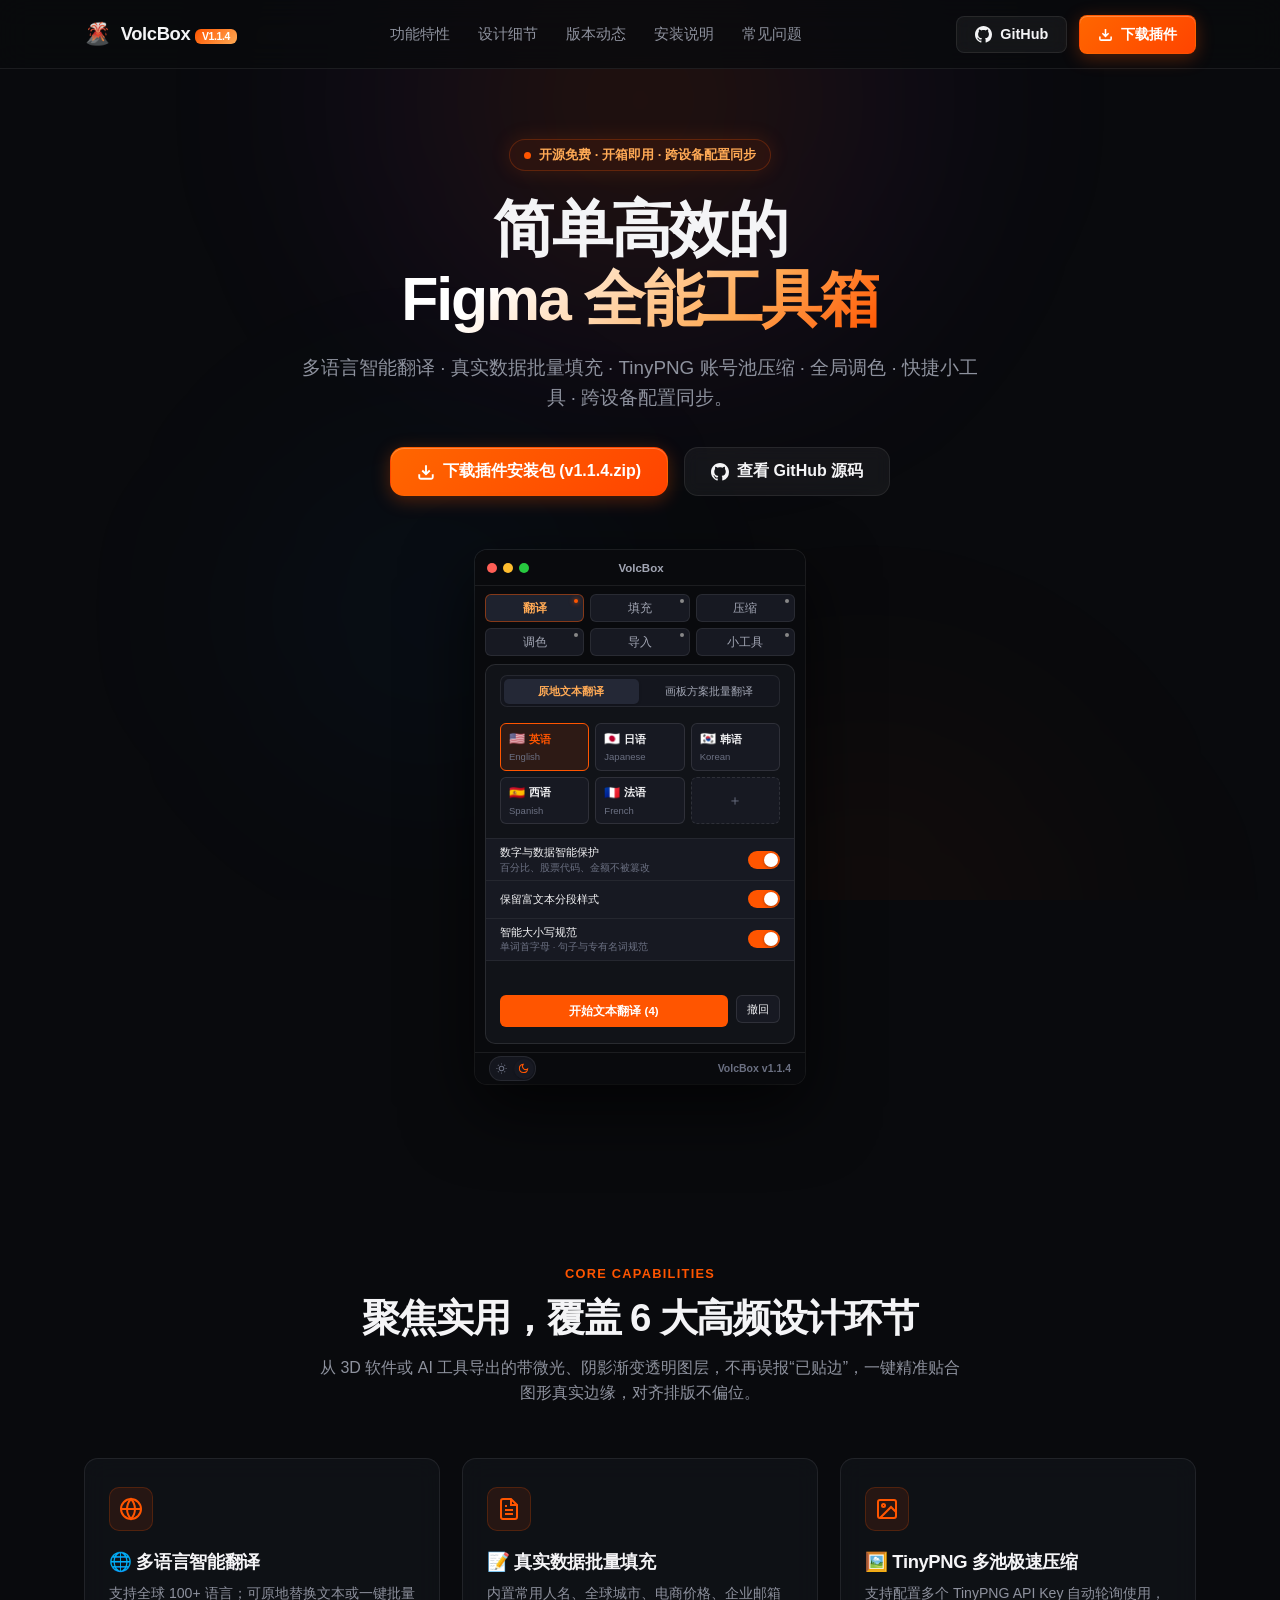
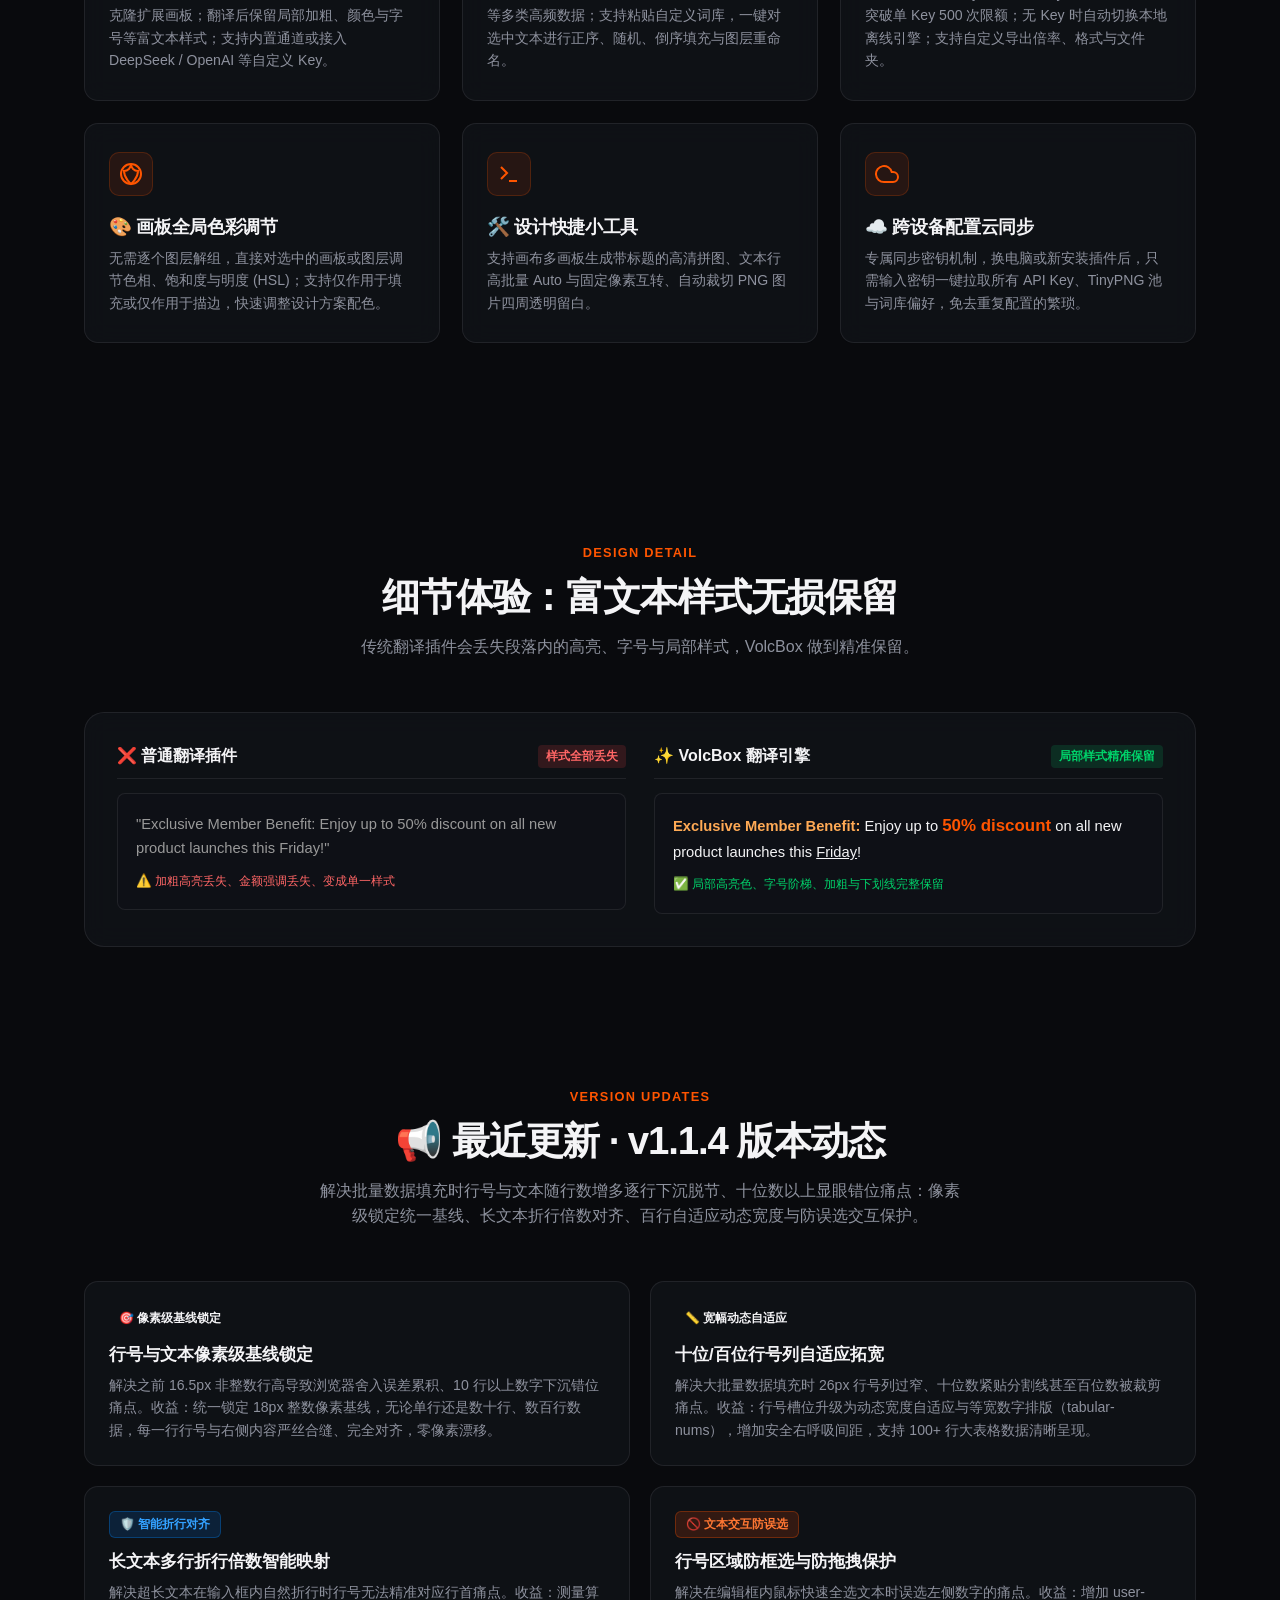
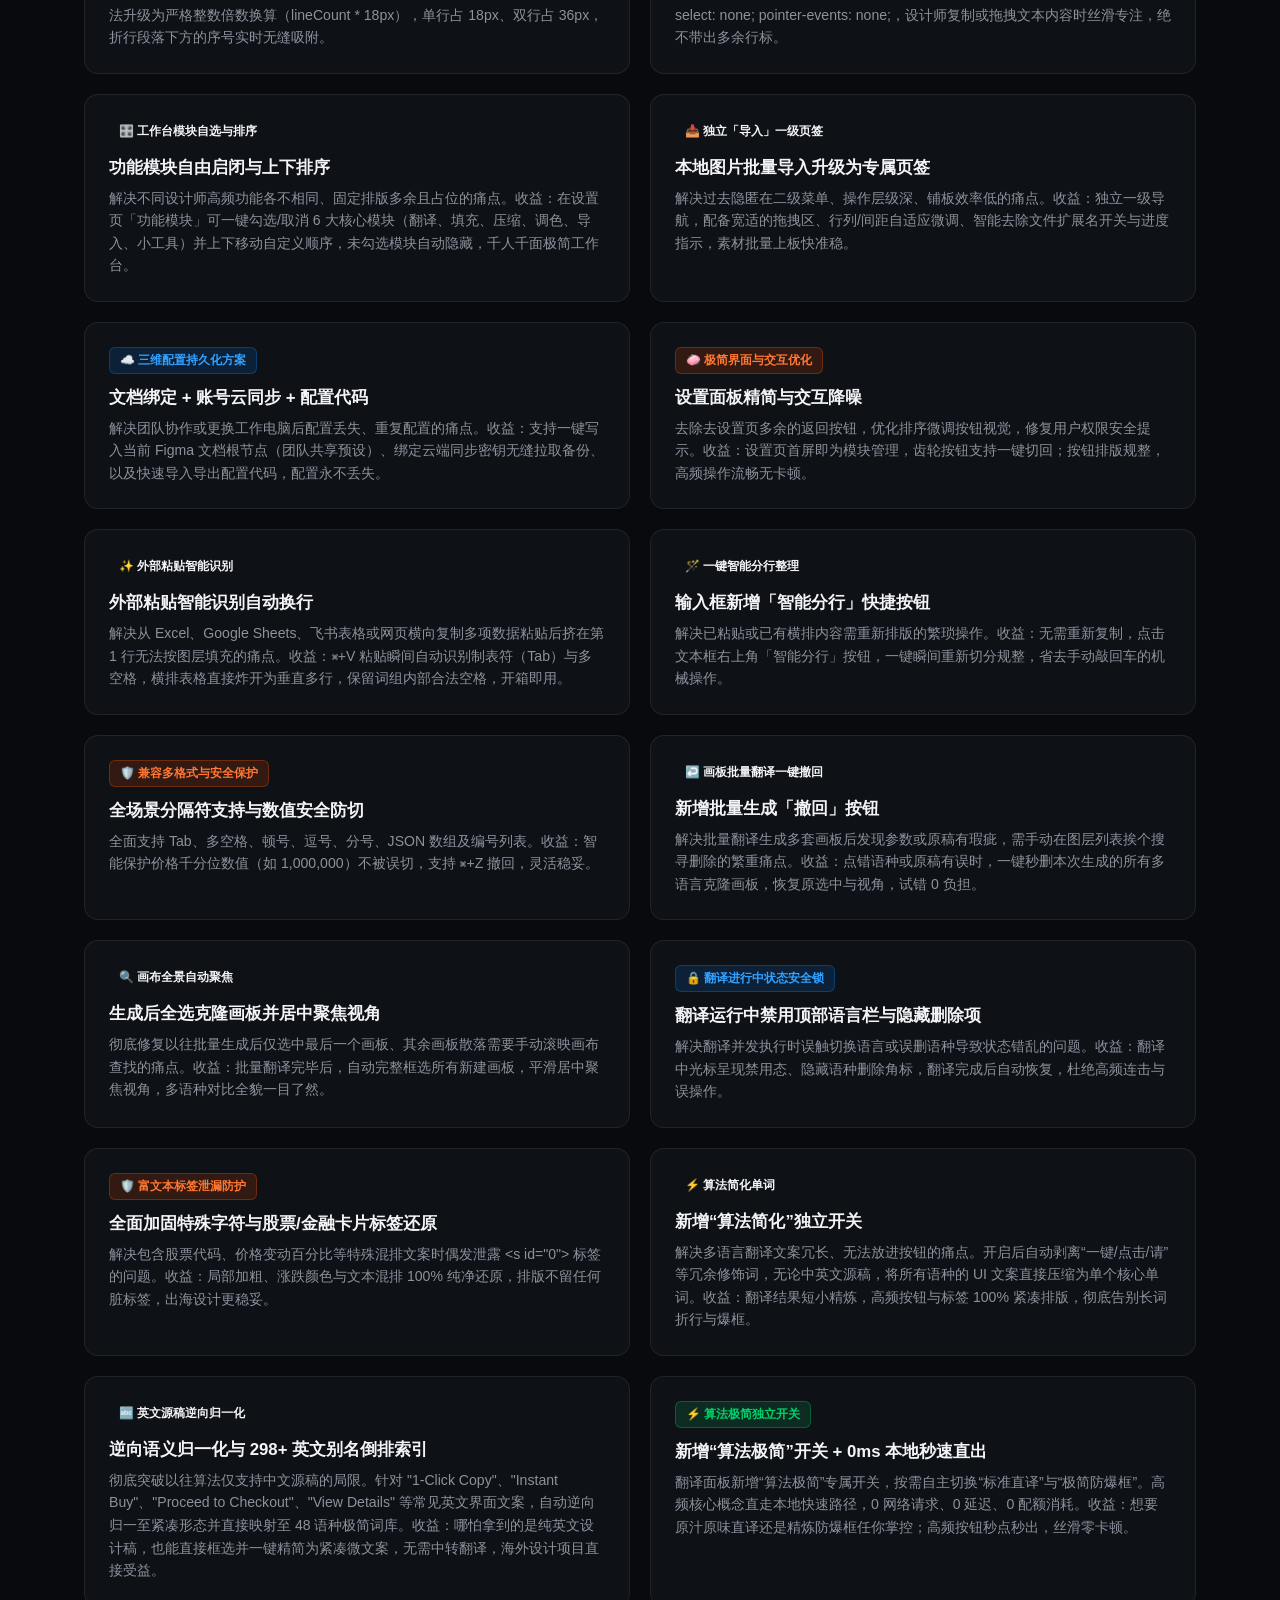
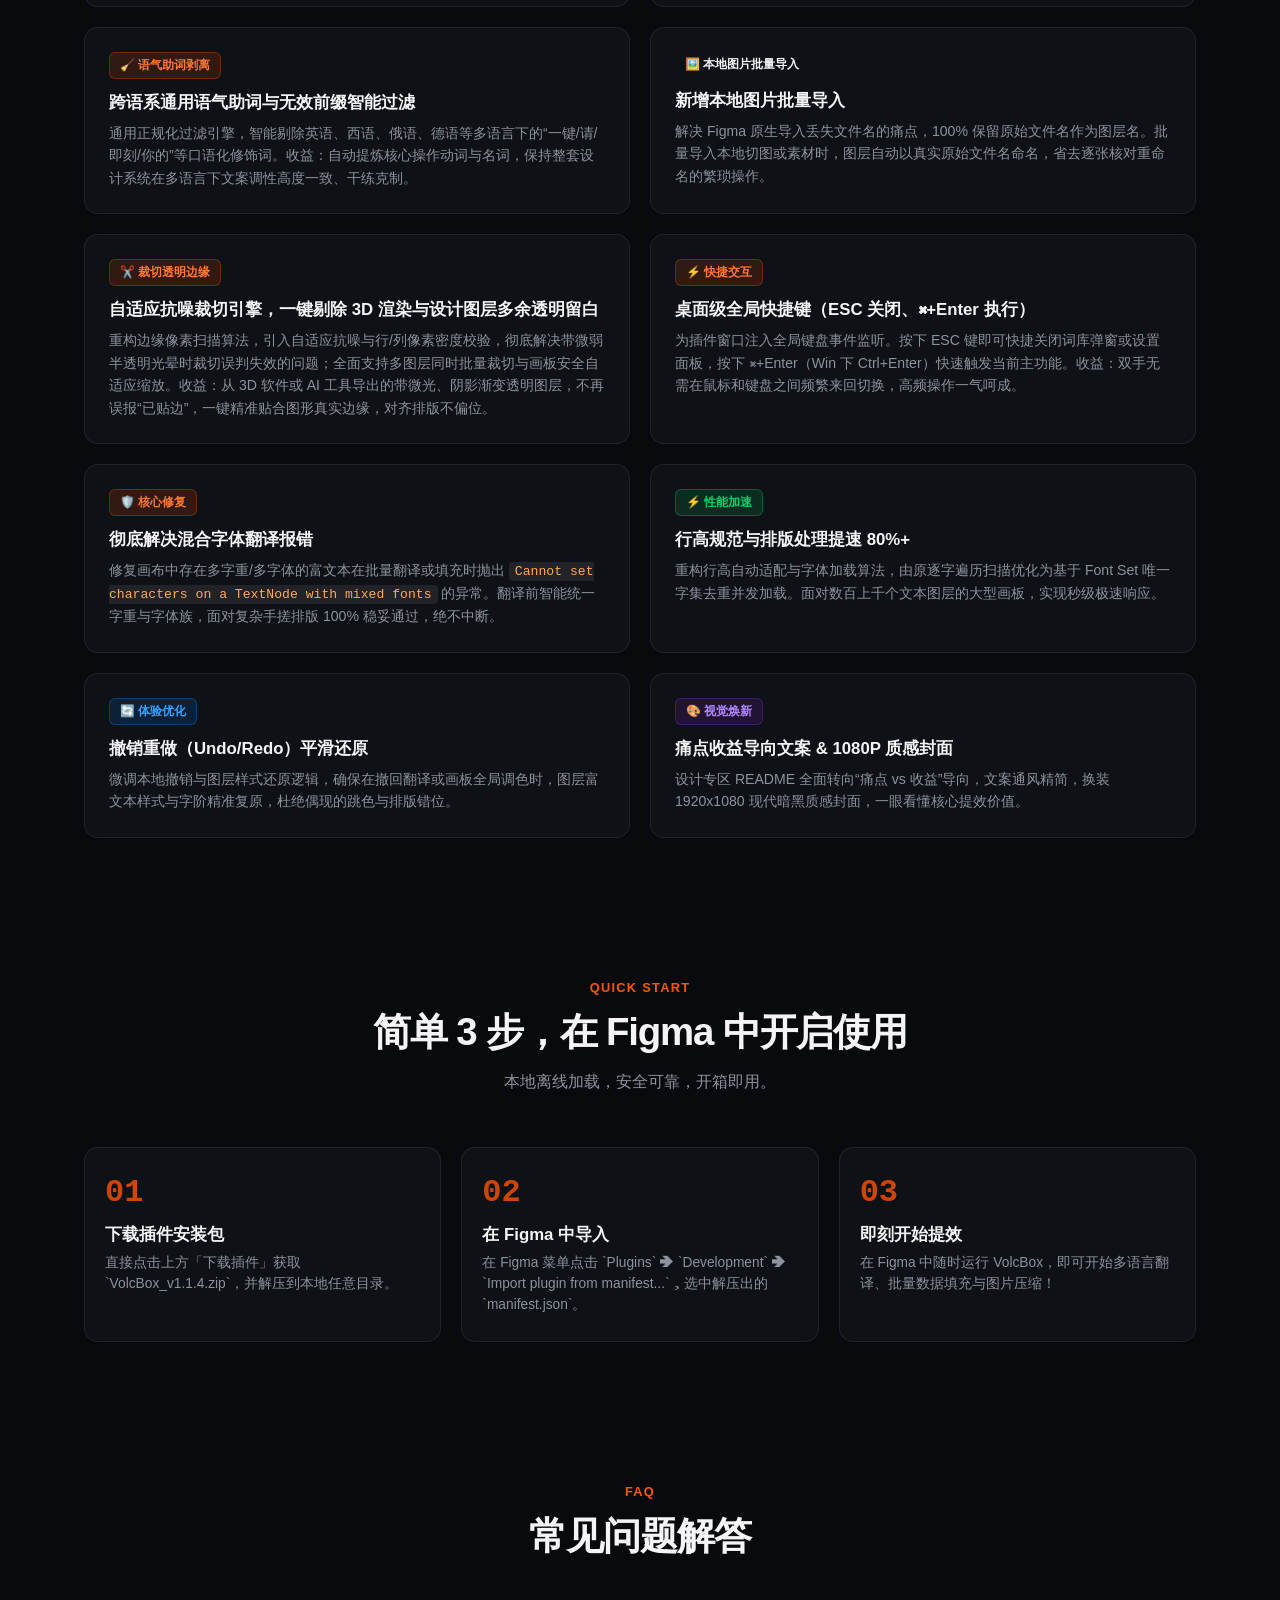
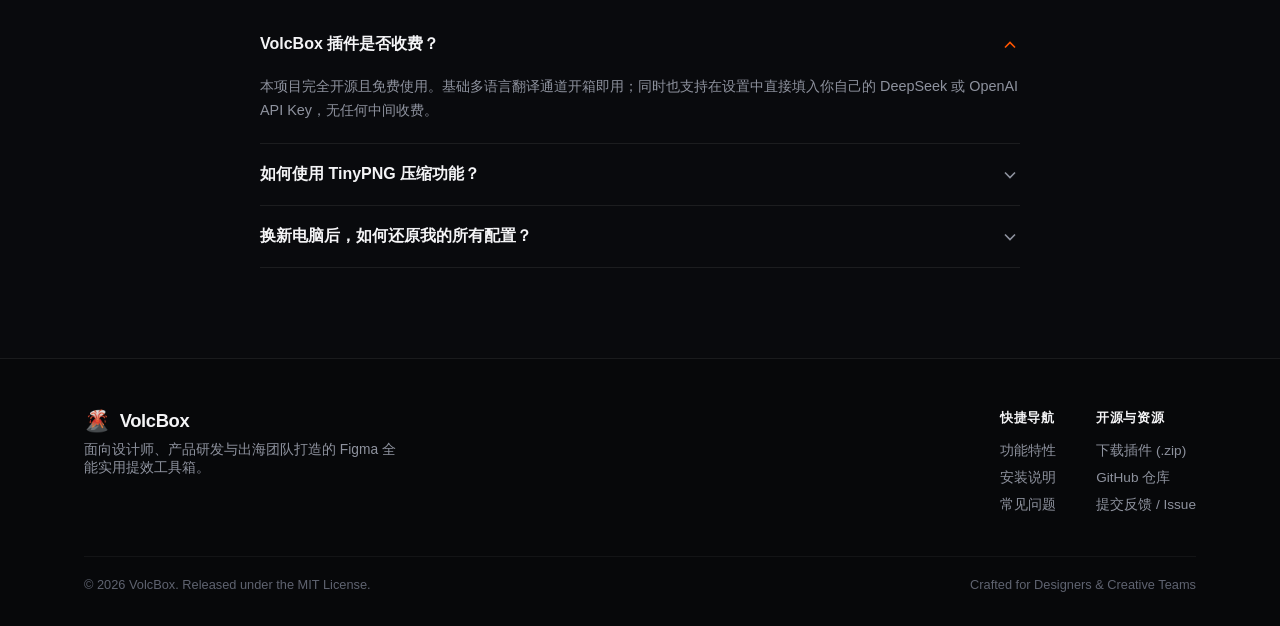
==== commit 36548736: "feat(release): 发布 v1.1.4 - 填充行号与文本基线像素级对齐、折行倍数计算与百行自适应" ====
--- a/website/index.html
+++ b/website/index.html
@@ -32,7 +32,7 @@
     <div class="container navbar-inner">
       <a href="#" class="logo-link">
         <span style="font-size: 1.35rem;">🌋</span>
-        <span>VolcBox <span class="logo-badge">v1.1.3</span></span>
+        <span>VolcBox <span class="logo-badge">v1.1.4</span></span>
       </a>
 
       <nav>
@@ -50,7 +50,7 @@
           <svg width="17" height="17" viewBox="0 0 24 24" fill="currentColor"><path d="M12 0C5.37 0 0 5.37 0 12c0 5.31 3.435 9.795 8.205 11.385.6.105.825-.255.825-.57 0-.285-.015-1.23-.015-2.235-3.015.555-3.795-.735-4.035-1.41-.135-.345-.72-1.41-1.23-1.695-.42-.225-1.02-.78-.015-.795.945-.015 1.62.87 1.845 1.23 1.08 1.815 2.805 1.305 3.495.99.105-.78.42-1.305.765-1.605-2.67-.3-5.46-1.335-5.46-5.925 0-1.305.465-2.385 1.23-3.225-.12-.3-.54-1.53.12-3.18 0 0 1.005-.315 3.3 1.23.96-.27 1.98-.405 3-.405s2.04.135 3 .405c2.295-1.56 3.3-1.23 3.3-1.23.66 1.65.24 2.88.12 3.18.765.84 1.23 1.905 1.23 3.225 0 4.605-2.805 5.625-5.475 5.925.435.375.81 1.095.81 2.22 0 1.605-.015 2.895-.015 3.3 0 .315.225.69.825.57A12.02 12.02 0 0024 12c0-6.63-5.37-12-12-12z"/></svg>
           <span>GitHub</span>
         </a>
-        <a href="VolcBox_v1.1.3.zip" download="VolcBox_v1.1.3.zip" class="btn btn-primary" title="直接下载插件安装包">
+        <a href="VolcBox_v1.1.4.zip" download="VolcBox_v1.1.4.zip" class="btn btn-primary" title="直接下载插件安装包">
           <svg width="15" height="15" viewBox="0 0 24 24" fill="none" stroke="currentColor" stroke-width="2.5"><path d="M21 15v4a2 2 0 0 1-2 2H5a2 2 0 0 1-2-2v-4M7 10l5 5 5-5M12 15V3"/></svg>
           <span>下载插件</span>
         </a>
@@ -76,9 +76,9 @@
       </p>
 
       <div class="hero-cta-group">
-        <a href="VolcBox_v1.1.3.zip" download="VolcBox_v1.1.3.zip" class="btn btn-primary btn-lg">
+        <a href="VolcBox_v1.1.4.zip" download="VolcBox_v1.1.4.zip" class="btn btn-primary btn-lg">
           <svg width="18" height="18" viewBox="0 0 24 24" fill="none" stroke="currentColor" stroke-width="2.5"><path d="M21 15v4a2 2 0 0 1-2 2H5a2 2 0 0 1-2-2v-4M7 10l5 5 5-5M12 15V3"/></svg>
-          <span>下载插件安装包 (v1.1.3.zip)</span>
+          <span>下载插件安装包 (v1.1.4.zip)</span>
         </a>
         <a href="https://github.com/walkyufeng-hue/Figma-VolcBox" target="_blank" class="btn btn-secondary btn-lg">
           <svg width="18" height="18" viewBox="0 0 24 24" fill="currentColor"><path d="M12 0C5.37 0 0 5.37 0 12c0 5.31 3.435 9.795 8.205 11.385.6.105.825-.255.825-.57 0-.285-.015-1.23-.015-2.235-3.015.555-3.795-.735-4.035-1.41-.135-.345-.72-1.41-1.23-1.695-.42-.225-1.02-.78-.015-.795.945-.015 1.62.87 1.845 1.23 1.08 1.815 2.805 1.305 3.495.99.105-.78.42-1.305.765-1.605-2.67-.3-5.46-1.335-5.46-5.925 0-1.305.465-2.385 1.23-3.225-.12-.3-.54-1.53.12-3.18 0 0 1.005-.315 3.3 1.23.96-.27 1.98-.405 3-.405s2.04.135 3 .405c2.295-1.56 3.3-1.23 3.3-1.23.66 1.65.24 2.88.12 3.18.765.84 1.23 1.905 1.23 3.225 0 4.605-2.805 5.625-5.475 5.925.435.375.81 1.095.81 2.22 0 1.605-.015 2.895-.015 3.3 0 .315.225.69.825.57A12.02 12.02 0 0024 12c0-6.63-5.37-12-12-12z"/></svg>
@@ -145,7 +145,7 @@
                 <svg width="11" height="11" viewBox="0 0 24 24" fill="none" stroke="currentColor" stroke-width="2.2"><path d="M21 12.79A9 9 0 1 1 11.21 3 7 7 0 0 0 21 12.79z"></path></svg>
               </button>
             </div>
-            <div class="mockup-brand">VolcBox <span id="plugin-version">v1.1.3</span></div>
+            <div class="mockup-brand">VolcBox <span id="plugin-version">v1.1.4</span></div>
           </footer>
         </div>
       </div>
@@ -271,11 +271,34 @@
     <div class="container">
       <div class="section-header">
         <span class="section-tag">Version Updates</span>
-        <h2 class="section-title">📢 最近更新 · v1.1.3 版本动态</h2>
-        <p class="section-desc">解决模块固定无法定制、常用功能找寻繁琐及跨文件配置易丢失痛点：工作台模块全自选与自由排序、独立图片批量导入页签、三维配置云同步。</p>
+        <h2 class="section-title">📢 最近更新 · v1.1.4 版本动态</h2>
+        <p class="section-desc">解决批量数据填充时行号与文本随行数增多逐行下沉脱节、十位数以上显眼错位痛点：像素级锁定统一基线、长文本折行倍数对齐、百行自适应动态宽度与防误选交互保护。</p>
       </div>
 
       <div class="changelog-grid">
+        <div class="changelog-card">
+          <div class="changelog-badge badge-feature">🎯 像素级基线锁定</div>
+          <h3 class="changelog-title">行号与文本像素级基线锁定</h3>
+          <p class="changelog-desc">解决之前 16.5px 非整数行高导致浏览器舍入误差累积、10 行以上数字下沉错位痛点。收益：统一锁定 18px 整数像素基线，无论单行还是数十行、数百行数据，每一行行号与右侧内容严丝合缝、完全对齐，零像素漂移。</p>
+        </div>
+
+        <div class="changelog-card">
+          <div class="changelog-badge badge-feature">📏 宽幅动态自适应</div>
+          <h3 class="changelog-title">十位/百位行号列自适应拓宽</h3>
+          <p class="changelog-desc">解决大批量数据填充时 26px 行号列过窄、十位数紧贴分割线甚至百位数被裁剪痛点。收益：行号槽位升级为动态宽度自适应与等宽数字排版（tabular-nums），增加安全右呼吸间距，支持 100+ 行大表格数据清晰呈现。</p>
+        </div>
+
+        <div class="changelog-card">
+          <div class="changelog-badge badge-opt">🛡️ 智能折行对齐</div>
+          <h3 class="changelog-title">长文本多行折行倍数智能映射</h3>
+          <p class="changelog-desc">解决超长文本在输入框内自然折行时行号无法精准对应行首痛点。收益：测量算法升级为严格整数倍数换算（lineCount * 18px），单行占 18px、双行占 36px，折行段落下方的序号实时无缝吸附。</p>
+        </div>
+
+        <div class="changelog-card">
+          <div class="changelog-badge badge-fix">🚫 文本交互防误选</div>
+          <h3 class="changelog-title">行号区域防框选与防拖拽保护</h3>
+          <p class="changelog-desc">解决在编辑框内鼠标快速全选文本时误选左侧数字的痛点。收益：增加 user-select: none; pointer-events: none;，设计师复制或拖拽文本内容时丝滑专注，绝不带出多余行标。</p>
+        </div>
         <div class="changelog-card">
           <div class="changelog-badge badge-feature">🎛️ 工作台模块自选与排序</div>
           <h3 class="changelog-title">功能模块自由启闭与上下排序</h3>
@@ -431,7 +454,7 @@
         <div class="step-card">
           <div class="step-num">01</div>
           <h3 class="step-title">下载插件安装包</h3>
-          <p class="step-text">直接点击上方「下载插件」获取 `VolcBox_v1.1.3.zip`，并解压到本地任意目录。</p>
+          <p class="step-text">直接点击上方「下载插件」获取 `VolcBox_v1.1.4.zip`，并解压到本地任意目录。</p>
         </div>
 
         <div class="step-card">
@@ -515,7 +538,7 @@
           <div class="footer-col">
             <h4>开源与资源</h4>
             <ul>
-              <li><a href="VolcBox_v1.1.3.zip" download="VolcBox_v1.1.3.zip">下载插件 (.zip)</a></li>
+              <li><a href="VolcBox_v1.1.4.zip" download="VolcBox_v1.1.4.zip">下载插件 (.zip)</a></li>
               <li><a href="https://github.com/walkyufeng-hue/Figma-VolcBox" target="_blank">GitHub 仓库</a></li>
               <li><a href="https://github.com/walkyufeng-hue/Figma-VolcBox/issues" target="_blank">提交反馈 / Issue</a></li>
             </ul>
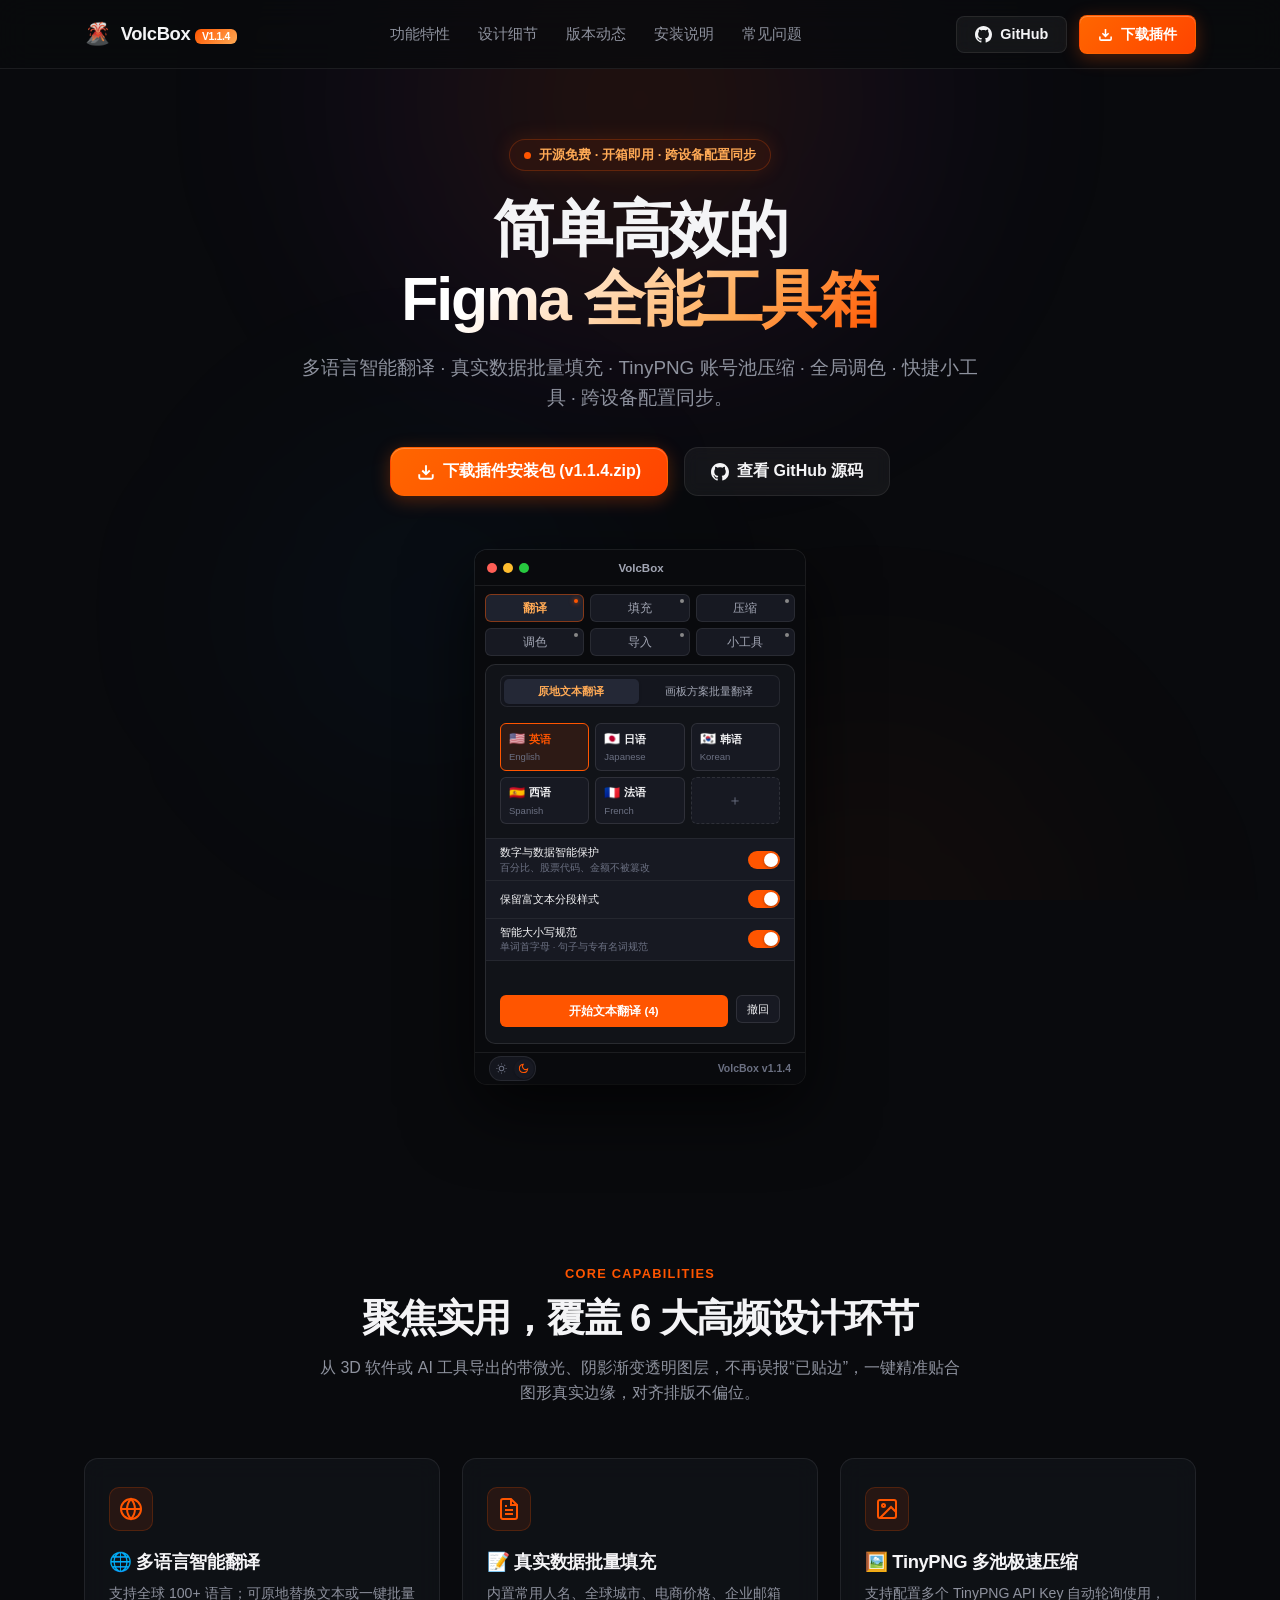
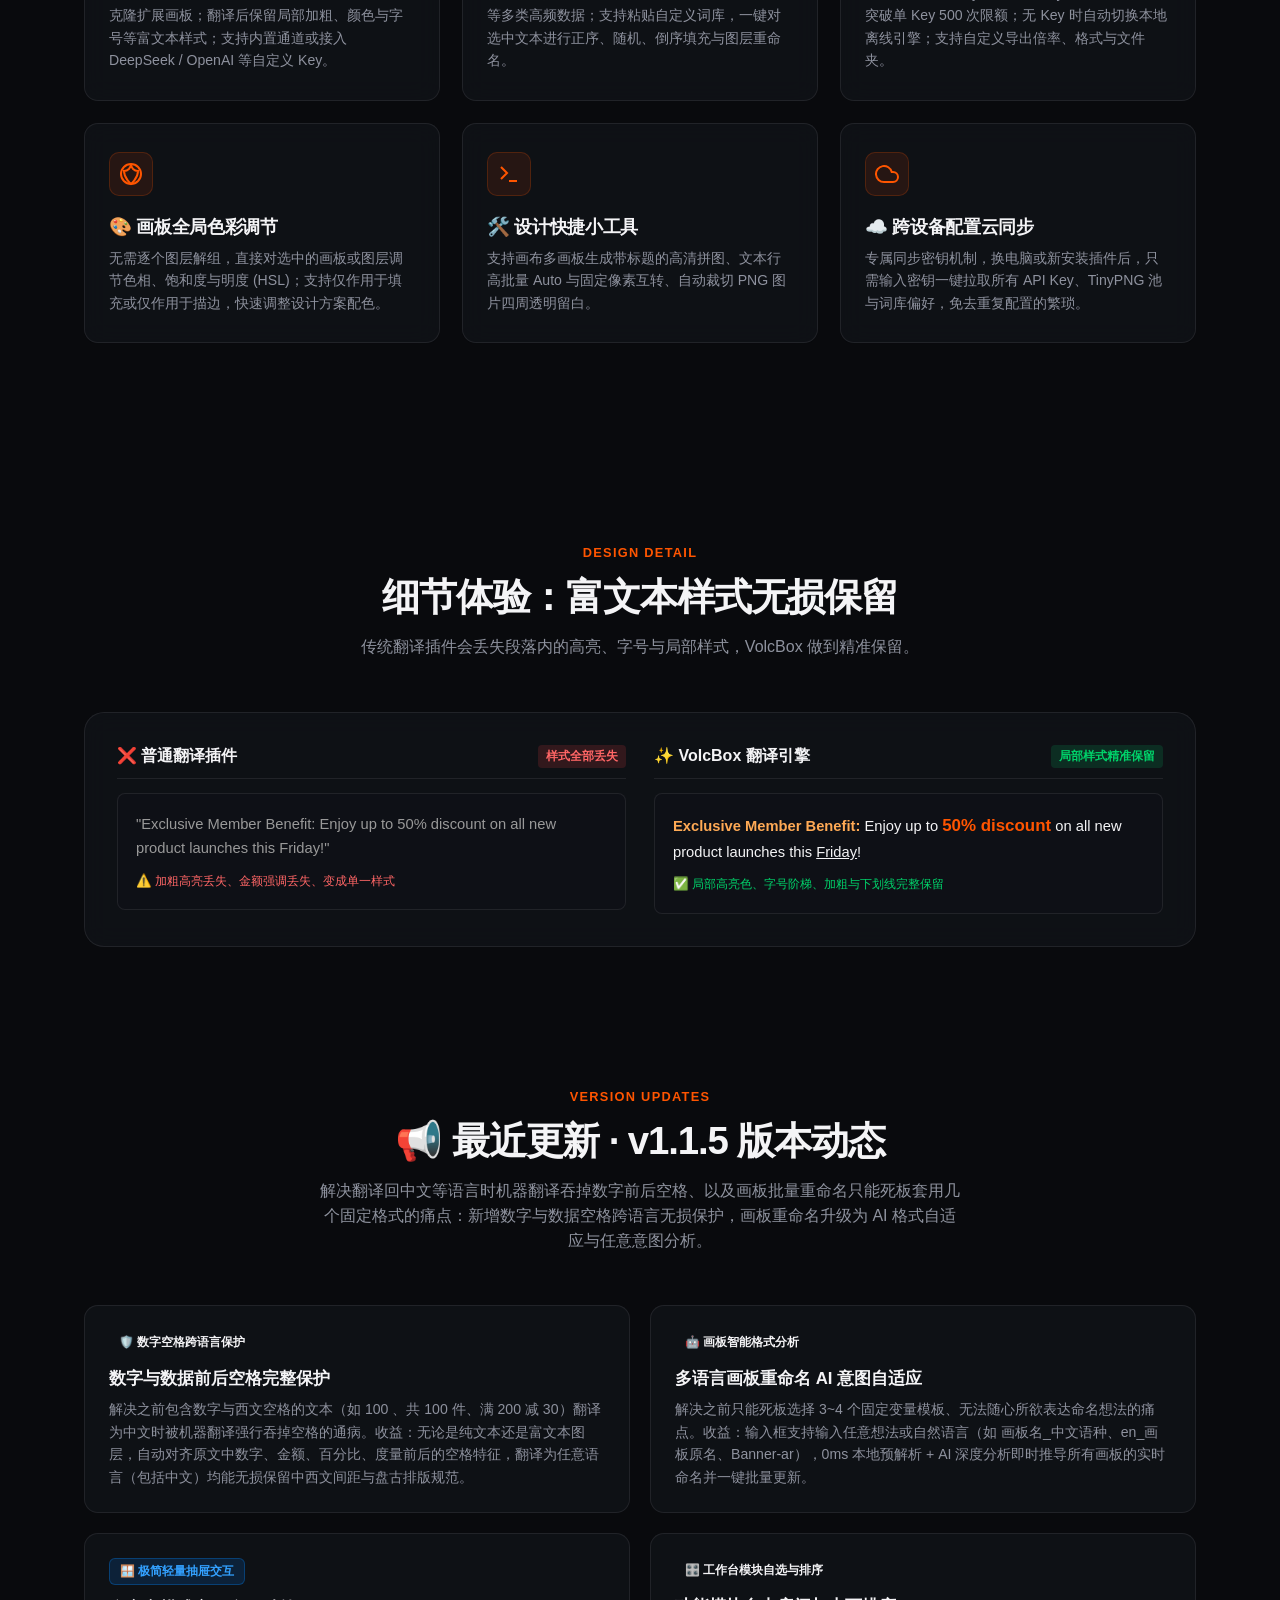
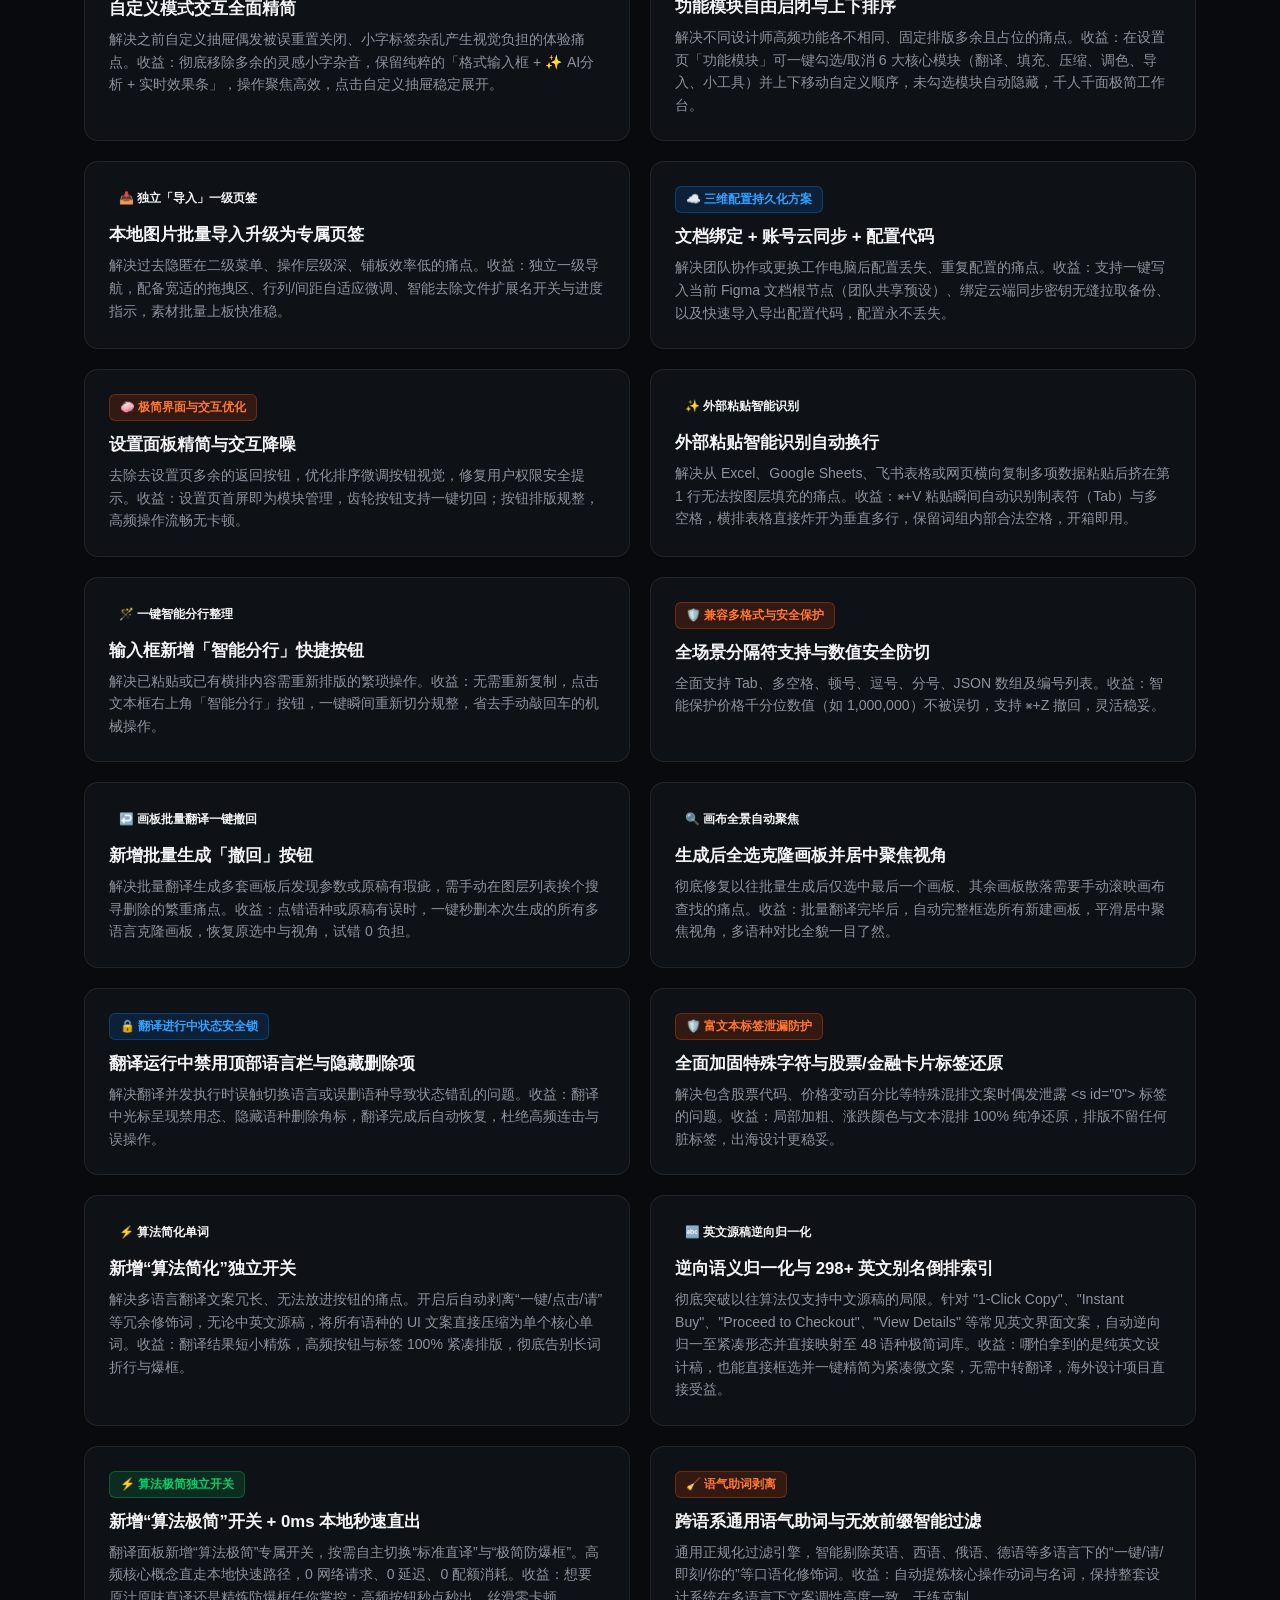
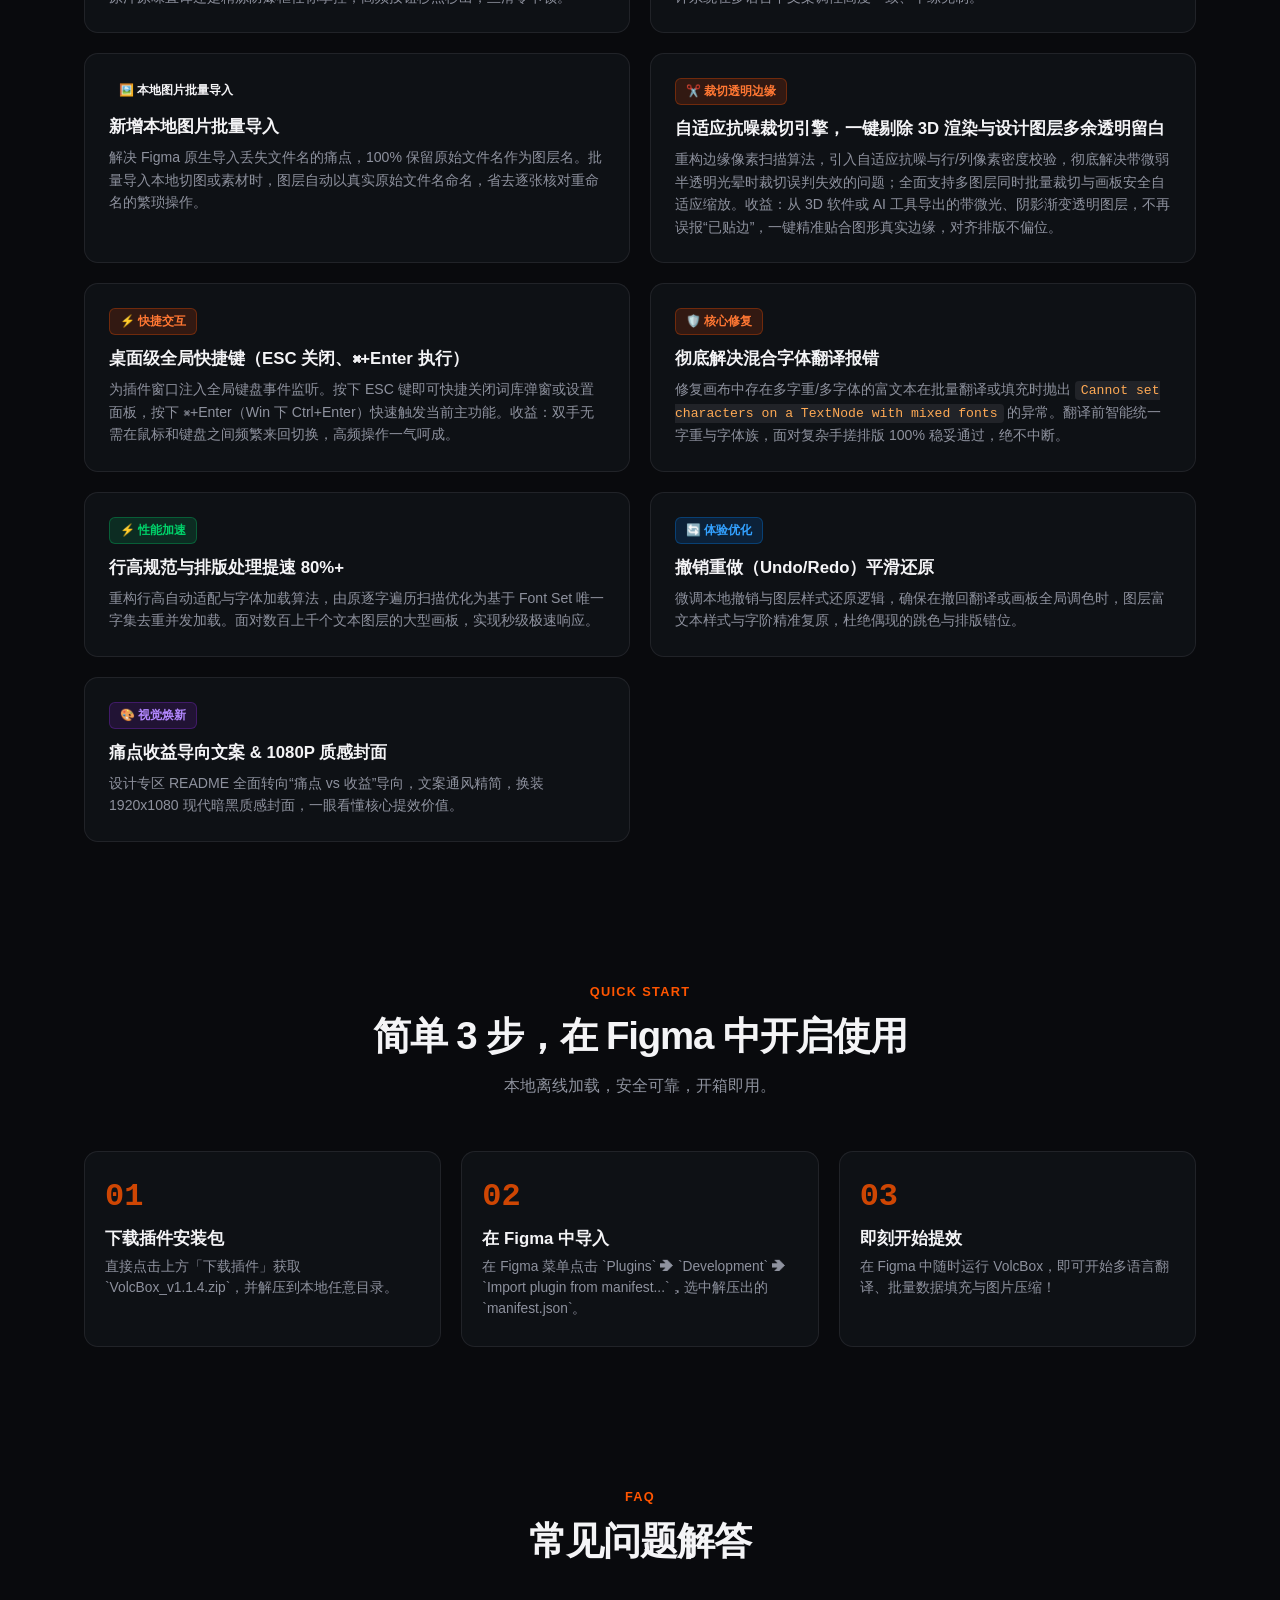
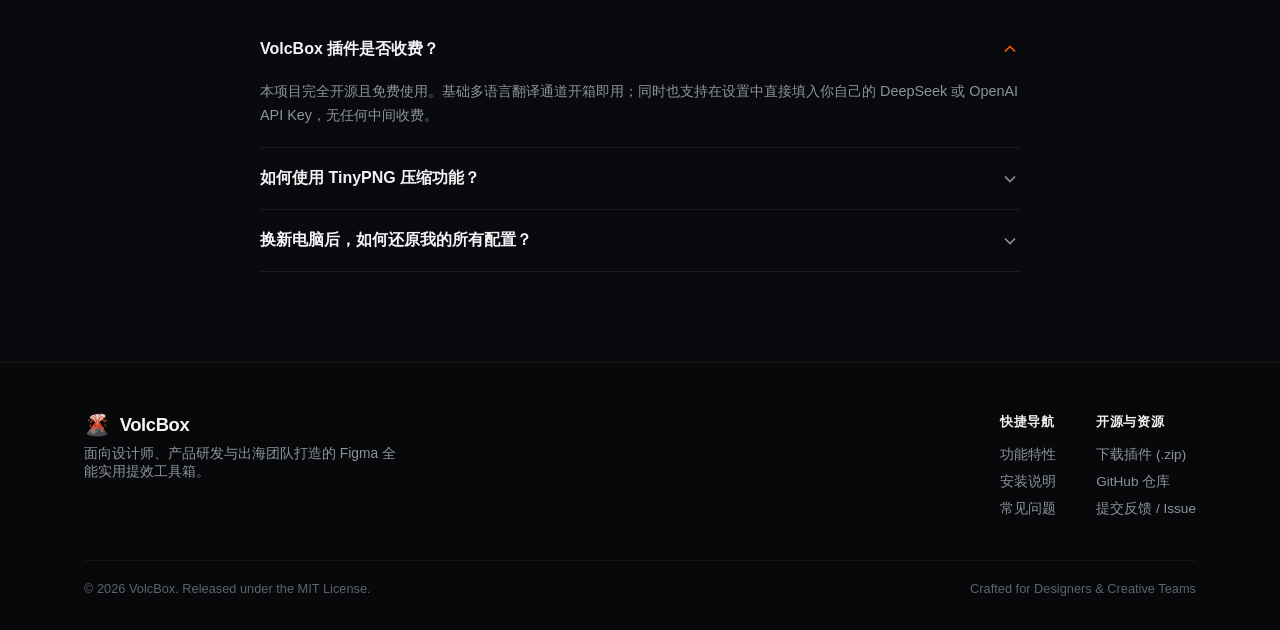
==== commit 17791246: "feat(release): 发布 v1.1.5 - 数字与数据空格跨语言无损保护、画板重命名 AI 格式自适应" ====
--- a/website/index.html
+++ b/website/index.html
@@ -271,33 +271,27 @@
     <div class="container">
       <div class="section-header">
         <span class="section-tag">Version Updates</span>
-        <h2 class="section-title">📢 最近更新 · v1.1.4 版本动态</h2>
-        <p class="section-desc">解决批量数据填充时行号与文本随行数增多逐行下沉脱节、十位数以上显眼错位痛点：像素级锁定统一基线、长文本折行倍数对齐、百行自适应动态宽度与防误选交互保护。</p>
+        <h2 class="section-title">📢 最近更新 · v1.1.5 版本动态</h2>
+        <p class="section-desc">解决翻译回中文等语言时机器翻译吞掉数字前后空格、以及画板批量重命名只能死板套用几个固定格式的痛点：新增数字与数据空格跨语言无损保护，画板重命名升级为 AI 格式自适应与任意意图分析。</p>
       </div>
 
       <div class="changelog-grid">
         <div class="changelog-card">
-          <div class="changelog-badge badge-feature">🎯 像素级基线锁定</div>
-          <h3 class="changelog-title">行号与文本像素级基线锁定</h3>
-          <p class="changelog-desc">解决之前 16.5px 非整数行高导致浏览器舍入误差累积、10 行以上数字下沉错位痛点。收益：统一锁定 18px 整数像素基线，无论单行还是数十行、数百行数据，每一行行号与右侧内容严丝合缝、完全对齐，零像素漂移。</p>
-        </div>
-
-        <div class="changelog-card">
-          <div class="changelog-badge badge-feature">📏 宽幅动态自适应</div>
-          <h3 class="changelog-title">十位/百位行号列自适应拓宽</h3>
-          <p class="changelog-desc">解决大批量数据填充时 26px 行号列过窄、十位数紧贴分割线甚至百位数被裁剪痛点。收益：行号槽位升级为动态宽度自适应与等宽数字排版（tabular-nums），增加安全右呼吸间距，支持 100+ 行大表格数据清晰呈现。</p>
-        </div>
-
-        <div class="changelog-card">
-          <div class="changelog-badge badge-opt">🛡️ 智能折行对齐</div>
-          <h3 class="changelog-title">长文本多行折行倍数智能映射</h3>
-          <p class="changelog-desc">解决超长文本在输入框内自然折行时行号无法精准对应行首痛点。收益：测量算法升级为严格整数倍数换算（lineCount * 18px），单行占 18px、双行占 36px，折行段落下方的序号实时无缝吸附。</p>
-        </div>
-
-        <div class="changelog-card">
-          <div class="changelog-badge badge-fix">🚫 文本交互防误选</div>
-          <h3 class="changelog-title">行号区域防框选与防拖拽保护</h3>
-          <p class="changelog-desc">解决在编辑框内鼠标快速全选文本时误选左侧数字的痛点。收益：增加 user-select: none; pointer-events: none;，设计师复制或拖拽文本内容时丝滑专注，绝不带出多余行标。</p>
+          <div class="changelog-badge badge-feature">🛡️ 数字空格跨语言保护</div>
+          <h3 class="changelog-title">数字与数据前后空格完整保护</h3>
+          <p class="changelog-desc">解决之前包含数字与西文空格的文本（如 100 、共 100 件、满 200 减 30）翻译为中文时被机器翻译强行吞掉空格的通病。收益：无论是纯文本还是富文本图层，自动对齐原文中数字、金额、百分比、度量前后的空格特征，翻译为任意语言（包括中文）均能无损保留中西文间距与盘古排版规范。</p>
+        </div>
+
+        <div class="changelog-card">
+          <div class="changelog-badge badge-feature">🤖 画板智能格式分析</div>
+          <h3 class="changelog-title">多语言画板重命名 AI 意图自适应</h3>
+          <p class="changelog-desc">解决之前只能死板选择 3~4 个固定变量模板、无法随心所欲表达命名想法的痛点。收益：输入框支持输入任意想法或自然语言（如 画板名_中文语种、en_画板原名、Banner-ar），0ms 本地预解析 + AI 深度分析即时推导所有画板的实时命名并一键批量更新。</p>
+        </div>
+
+        <div class="changelog-card">
+          <div class="changelog-badge badge-opt">🪟 极简轻量抽屉交互</div>
+          <h3 class="changelog-title">自定义模式交互全面精简</h3>
+          <p class="changelog-desc">解决之前自定义抽屉偶发被误重置关闭、小字标签杂乱产生视觉负担的体验痛点。收益：彻底移除多余的灵感小字杂音，保留纯粹的「格式输入框 + ✨ AI分析 + 实时效果条」，操作聚焦高效，点击自定义抽屉稳定展开。</p>
         </div>
         <div class="changelog-card">
           <div class="changelog-badge badge-feature">🎛️ 工作台模块自选与排序</div>
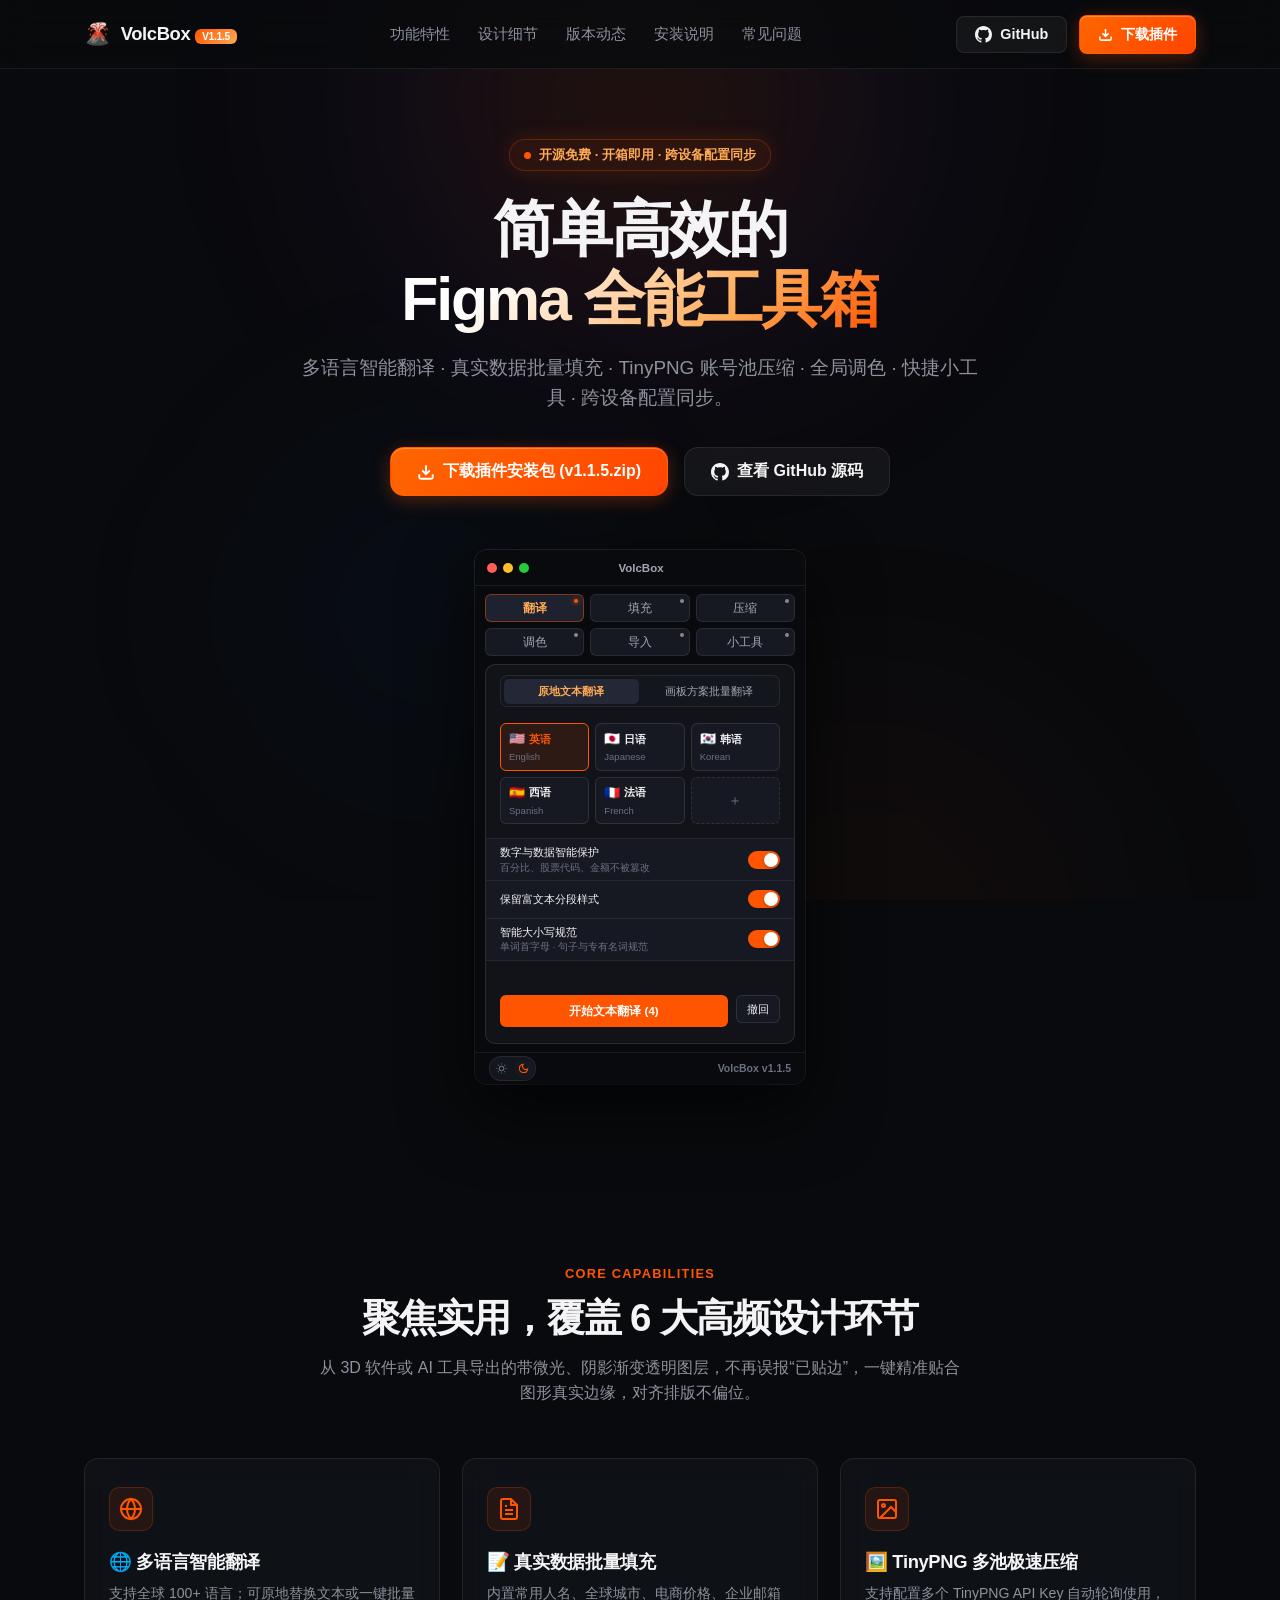
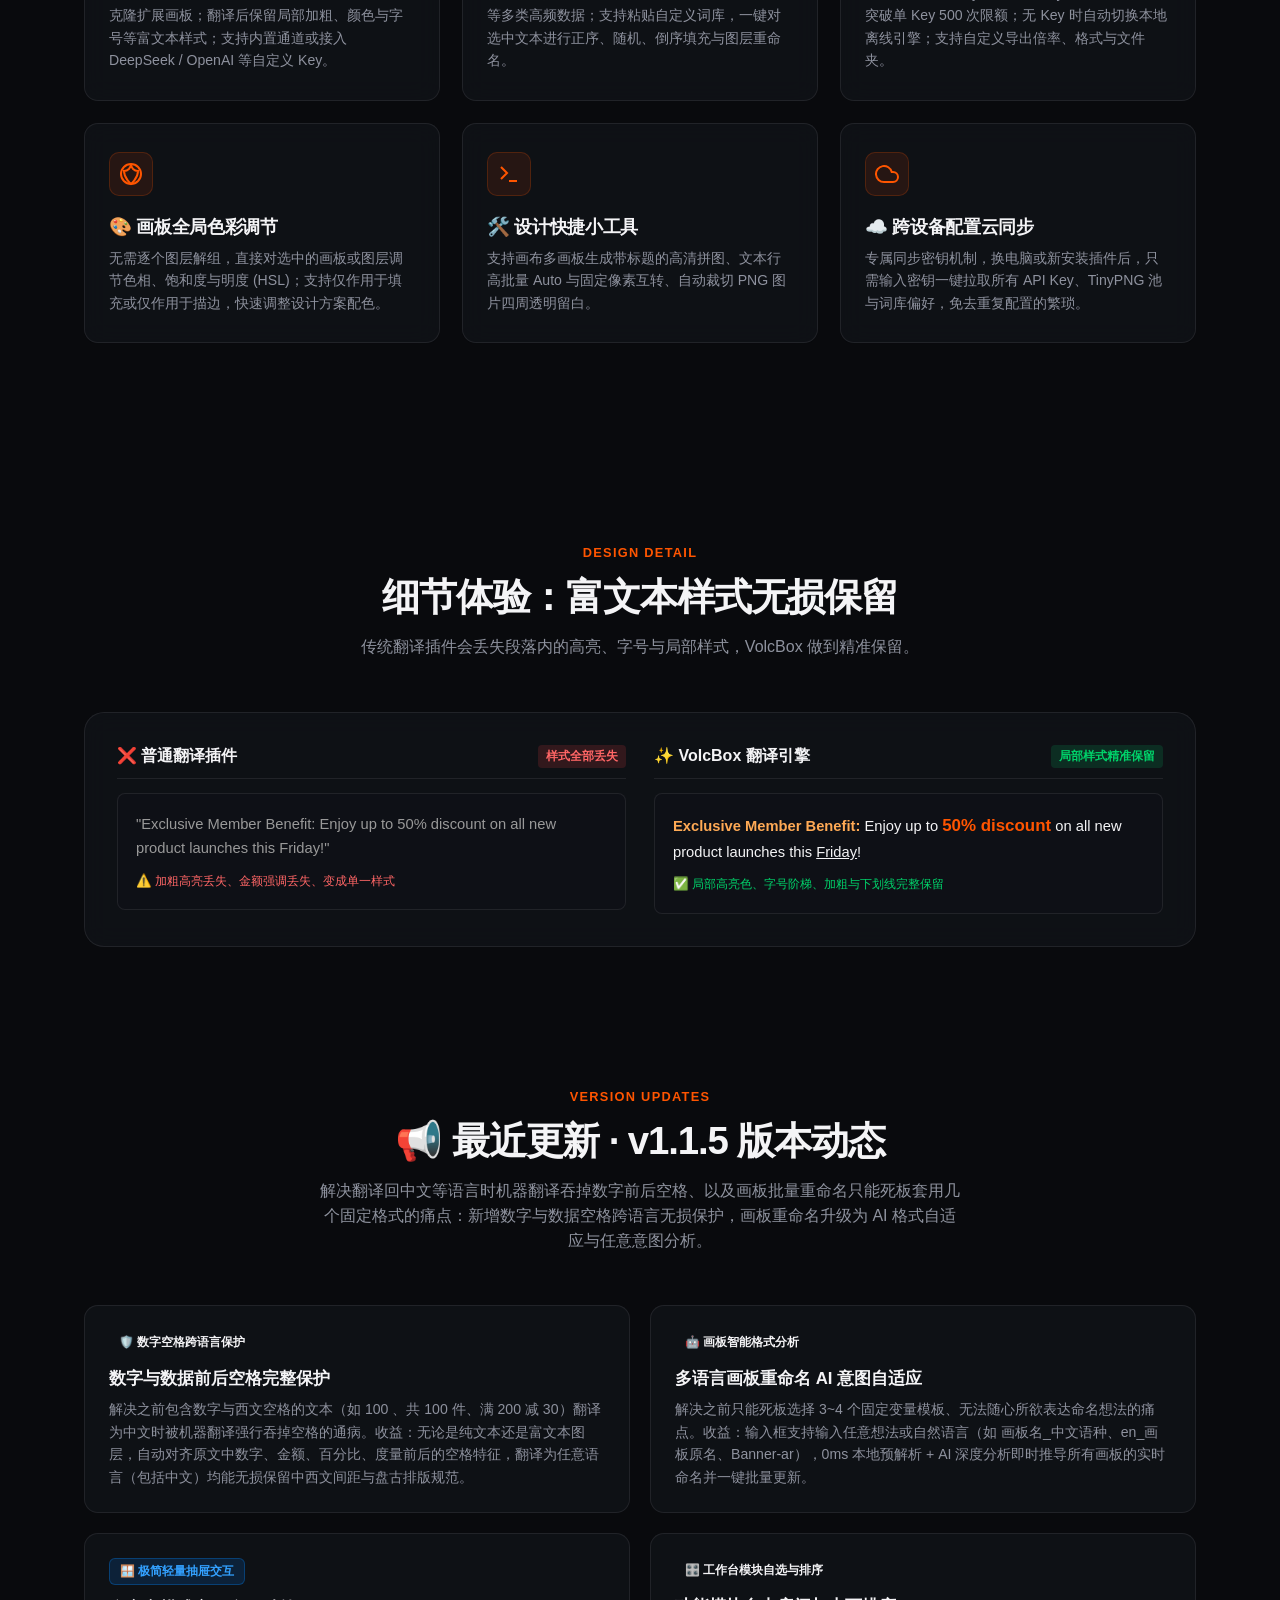
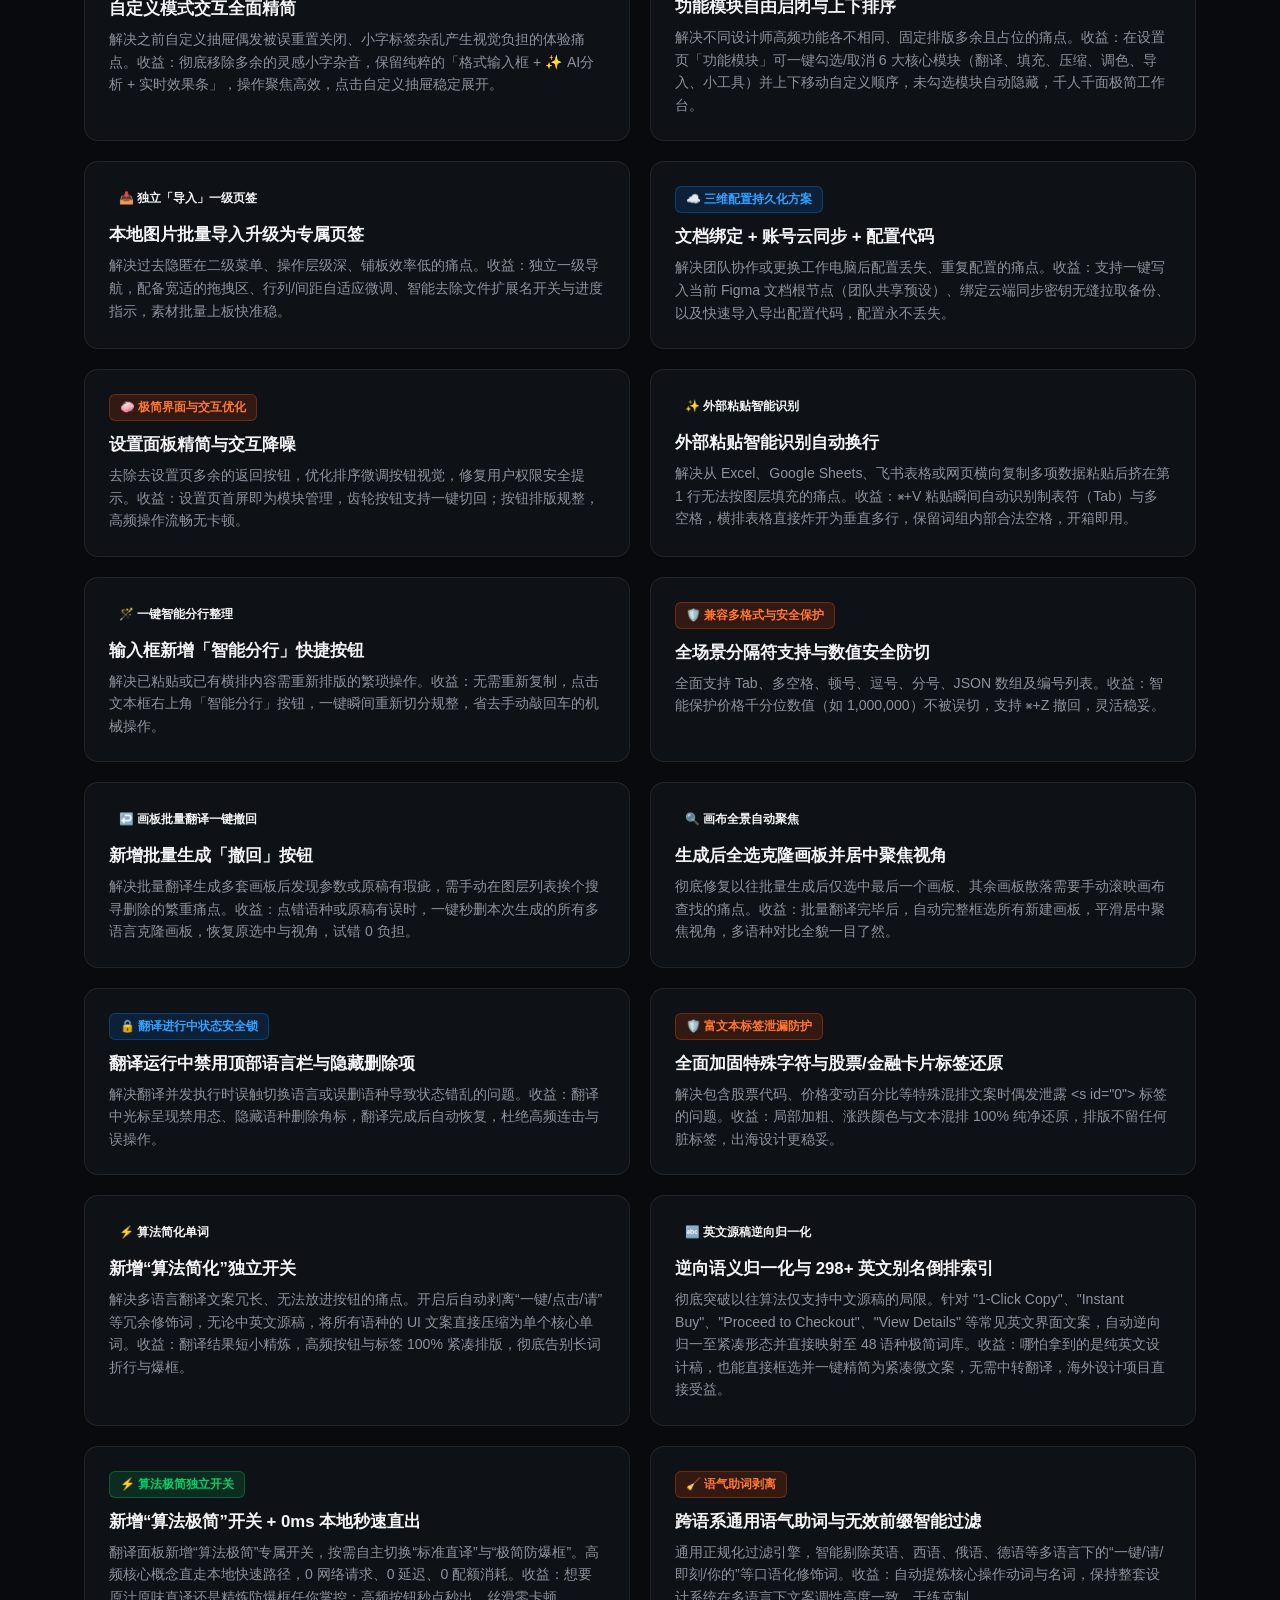
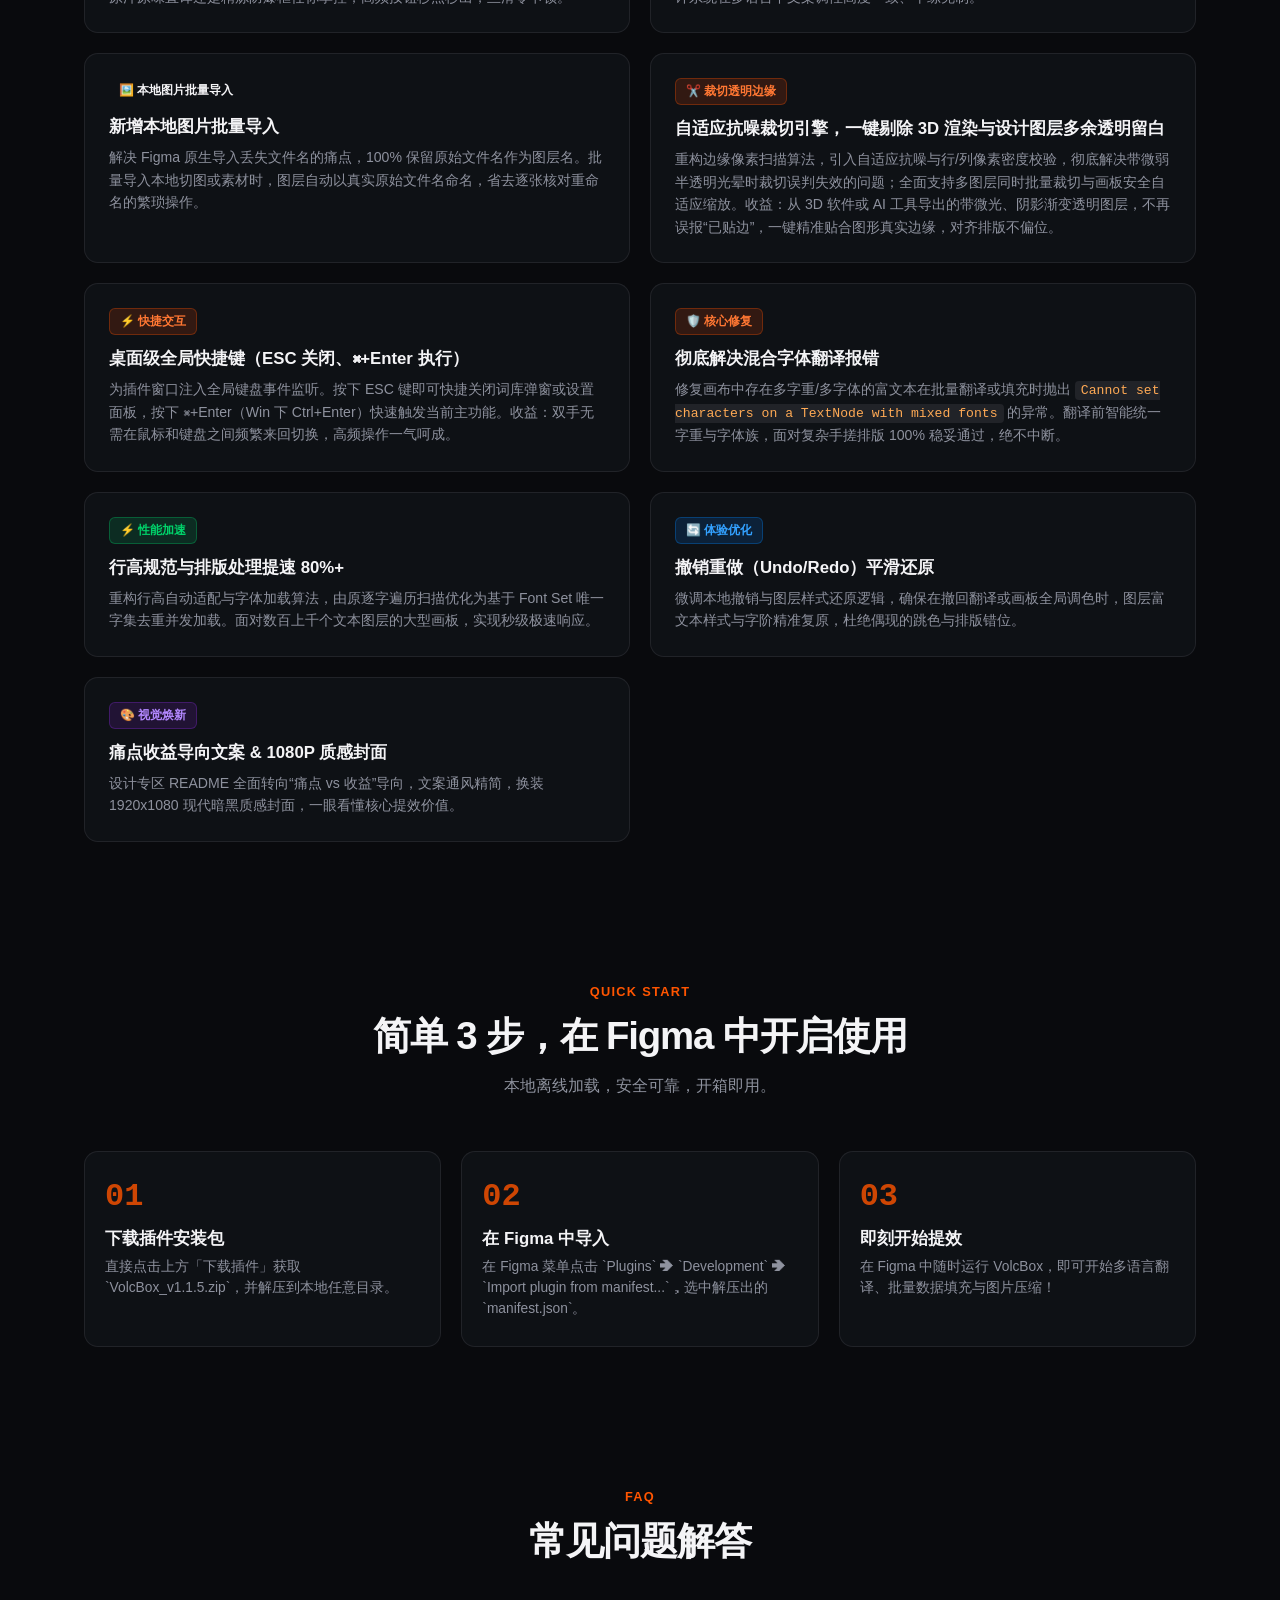
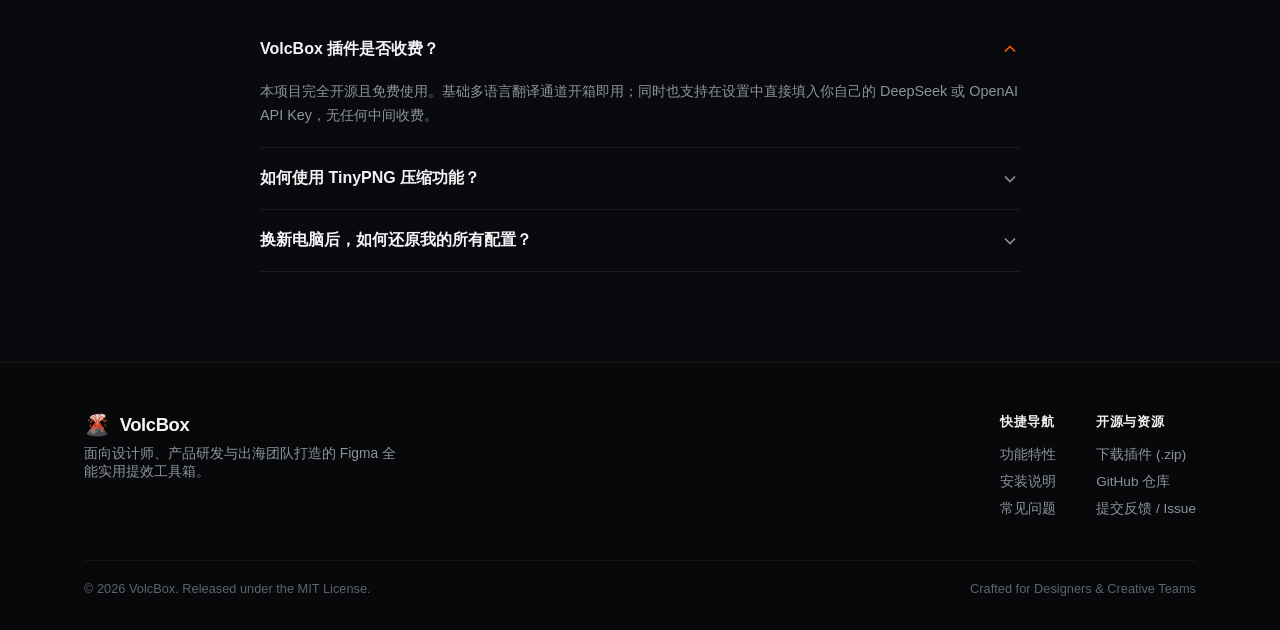
==== commit fb08214f: "release: 同步 haifengcy 生态配置" ====
--- a/website/index.html
+++ b/website/index.html
@@ -32,7 +32,7 @@
     <div class="container navbar-inner">
       <a href="#" class="logo-link">
         <span style="font-size: 1.35rem;">🌋</span>
-        <span>VolcBox <span class="logo-badge">v1.1.4</span></span>
+        <span>VolcBox <span class="logo-badge">v1.1.5</span></span>
       </a>
 
       <nav>
@@ -46,11 +46,11 @@
       </nav>
 
       <div class="nav-actions">
-        <a href="https://github.com/walkyufeng-hue/Figma-VolcBox" target="_blank" class="btn btn-secondary" title="前往 GitHub 仓库">
+        <a href="https://github.com/haifengcy/Figma-VolcBox" target="_blank" class="btn btn-secondary" title="前往 GitHub 仓库">
           <svg width="17" height="17" viewBox="0 0 24 24" fill="currentColor"><path d="M12 0C5.37 0 0 5.37 0 12c0 5.31 3.435 9.795 8.205 11.385.6.105.825-.255.825-.57 0-.285-.015-1.23-.015-2.235-3.015.555-3.795-.735-4.035-1.41-.135-.345-.72-1.41-1.23-1.695-.42-.225-1.02-.78-.015-.795.945-.015 1.62.87 1.845 1.23 1.08 1.815 2.805 1.305 3.495.99.105-.78.42-1.305.765-1.605-2.67-.3-5.46-1.335-5.46-5.925 0-1.305.465-2.385 1.23-3.225-.12-.3-.54-1.53.12-3.18 0 0 1.005-.315 3.3 1.23.96-.27 1.98-.405 3-.405s2.04.135 3 .405c2.295-1.56 3.3-1.23 3.3-1.23.66 1.65.24 2.88.12 3.18.765.84 1.23 1.905 1.23 3.225 0 4.605-2.805 5.625-5.475 5.925.435.375.81 1.095.81 2.22 0 1.605-.015 2.895-.015 3.3 0 .315.225.69.825.57A12.02 12.02 0 0024 12c0-6.63-5.37-12-12-12z"/></svg>
           <span>GitHub</span>
         </a>
-        <a href="VolcBox_v1.1.4.zip" download="VolcBox_v1.1.4.zip" class="btn btn-primary" title="直接下载插件安装包">
+        <a href="VolcBox_v1.1.5.zip" download="VolcBox_v1.1.5.zip" class="btn btn-primary" title="直接下载插件安装包">
           <svg width="15" height="15" viewBox="0 0 24 24" fill="none" stroke="currentColor" stroke-width="2.5"><path d="M21 15v4a2 2 0 0 1-2 2H5a2 2 0 0 1-2-2v-4M7 10l5 5 5-5M12 15V3"/></svg>
           <span>下载插件</span>
         </a>
@@ -76,11 +76,11 @@
       </p>
 
       <div class="hero-cta-group">
-        <a href="VolcBox_v1.1.4.zip" download="VolcBox_v1.1.4.zip" class="btn btn-primary btn-lg">
+        <a href="VolcBox_v1.1.5.zip" download="VolcBox_v1.1.5.zip" class="btn btn-primary btn-lg">
           <svg width="18" height="18" viewBox="0 0 24 24" fill="none" stroke="currentColor" stroke-width="2.5"><path d="M21 15v4a2 2 0 0 1-2 2H5a2 2 0 0 1-2-2v-4M7 10l5 5 5-5M12 15V3"/></svg>
-          <span>下载插件安装包 (v1.1.4.zip)</span>
+          <span>下载插件安装包 (v1.1.5.zip)</span>
         </a>
-        <a href="https://github.com/walkyufeng-hue/Figma-VolcBox" target="_blank" class="btn btn-secondary btn-lg">
+        <a href="https://github.com/haifengcy/Figma-VolcBox" target="_blank" class="btn btn-secondary btn-lg">
           <svg width="18" height="18" viewBox="0 0 24 24" fill="currentColor"><path d="M12 0C5.37 0 0 5.37 0 12c0 5.31 3.435 9.795 8.205 11.385.6.105.825-.255.825-.57 0-.285-.015-1.23-.015-2.235-3.015.555-3.795-.735-4.035-1.41-.135-.345-.72-1.41-1.23-1.695-.42-.225-1.02-.78-.015-.795.945-.015 1.62.87 1.845 1.23 1.08 1.815 2.805 1.305 3.495.99.105-.78.42-1.305.765-1.605-2.67-.3-5.46-1.335-5.46-5.925 0-1.305.465-2.385 1.23-3.225-.12-.3-.54-1.53.12-3.18 0 0 1.005-.315 3.3 1.23.96-.27 1.98-.405 3-.405s2.04.135 3 .405c2.295-1.56 3.3-1.23 3.3-1.23.66 1.65.24 2.88.12 3.18.765.84 1.23 1.905 1.23 3.225 0 4.605-2.805 5.625-5.475 5.925.435.375.81 1.095.81 2.22 0 1.605-.015 2.895-.015 3.3 0 .315.225.69.825.57A12.02 12.02 0 0024 12c0-6.63-5.37-12-12-12z"/></svg>
           <span>查看 GitHub 源码</span>
         </a>
@@ -145,7 +145,7 @@
                 <svg width="11" height="11" viewBox="0 0 24 24" fill="none" stroke="currentColor" stroke-width="2.2"><path d="M21 12.79A9 9 0 1 1 11.21 3 7 7 0 0 0 21 12.79z"></path></svg>
               </button>
             </div>
-            <div class="mockup-brand">VolcBox <span id="plugin-version">v1.1.4</span></div>
+            <div class="mockup-brand">VolcBox <span id="plugin-version">v1.1.5</span></div>
           </footer>
         </div>
       </div>
@@ -448,7 +448,7 @@
         <div class="step-card">
           <div class="step-num">01</div>
           <h3 class="step-title">下载插件安装包</h3>
-          <p class="step-text">直接点击上方「下载插件」获取 `VolcBox_v1.1.4.zip`，并解压到本地任意目录。</p>
+          <p class="step-text">直接点击上方「下载插件」获取 `VolcBox_v1.1.5.zip`，并解压到本地任意目录。</p>
         </div>
 
         <div class="step-card">
@@ -532,9 +532,9 @@
           <div class="footer-col">
             <h4>开源与资源</h4>
             <ul>
-              <li><a href="VolcBox_v1.1.4.zip" download="VolcBox_v1.1.4.zip">下载插件 (.zip)</a></li>
-              <li><a href="https://github.com/walkyufeng-hue/Figma-VolcBox" target="_blank">GitHub 仓库</a></li>
-              <li><a href="https://github.com/walkyufeng-hue/Figma-VolcBox/issues" target="_blank">提交反馈 / Issue</a></li>
+              <li><a href="VolcBox_v1.1.5.zip" download="VolcBox_v1.1.5.zip">下载插件 (.zip)</a></li>
+              <li><a href="https://github.com/haifengcy/Figma-VolcBox" target="_blank">GitHub 仓库</a></li>
+              <li><a href="https://github.com/haifengcy/Figma-VolcBox/issues" target="_blank">提交反馈 / Issue</a></li>
             </ul>
           </div>
         </div>
